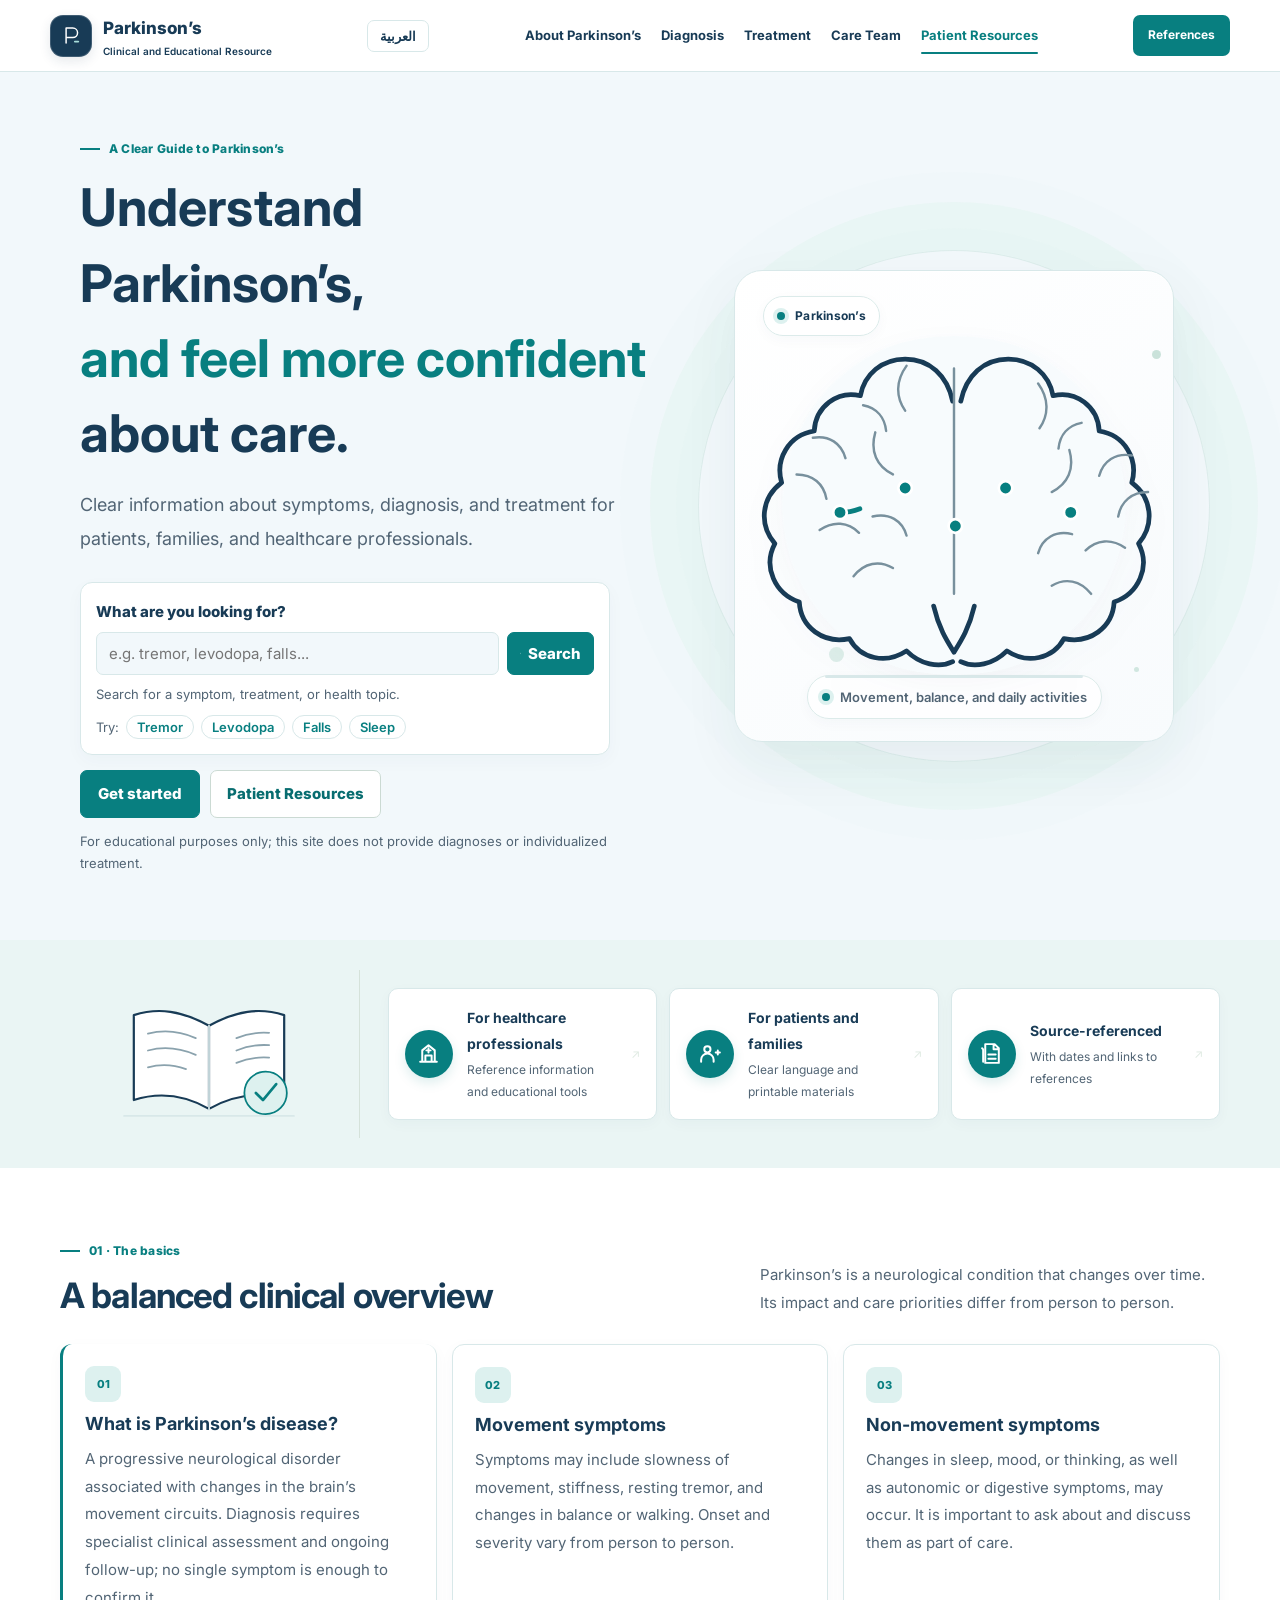
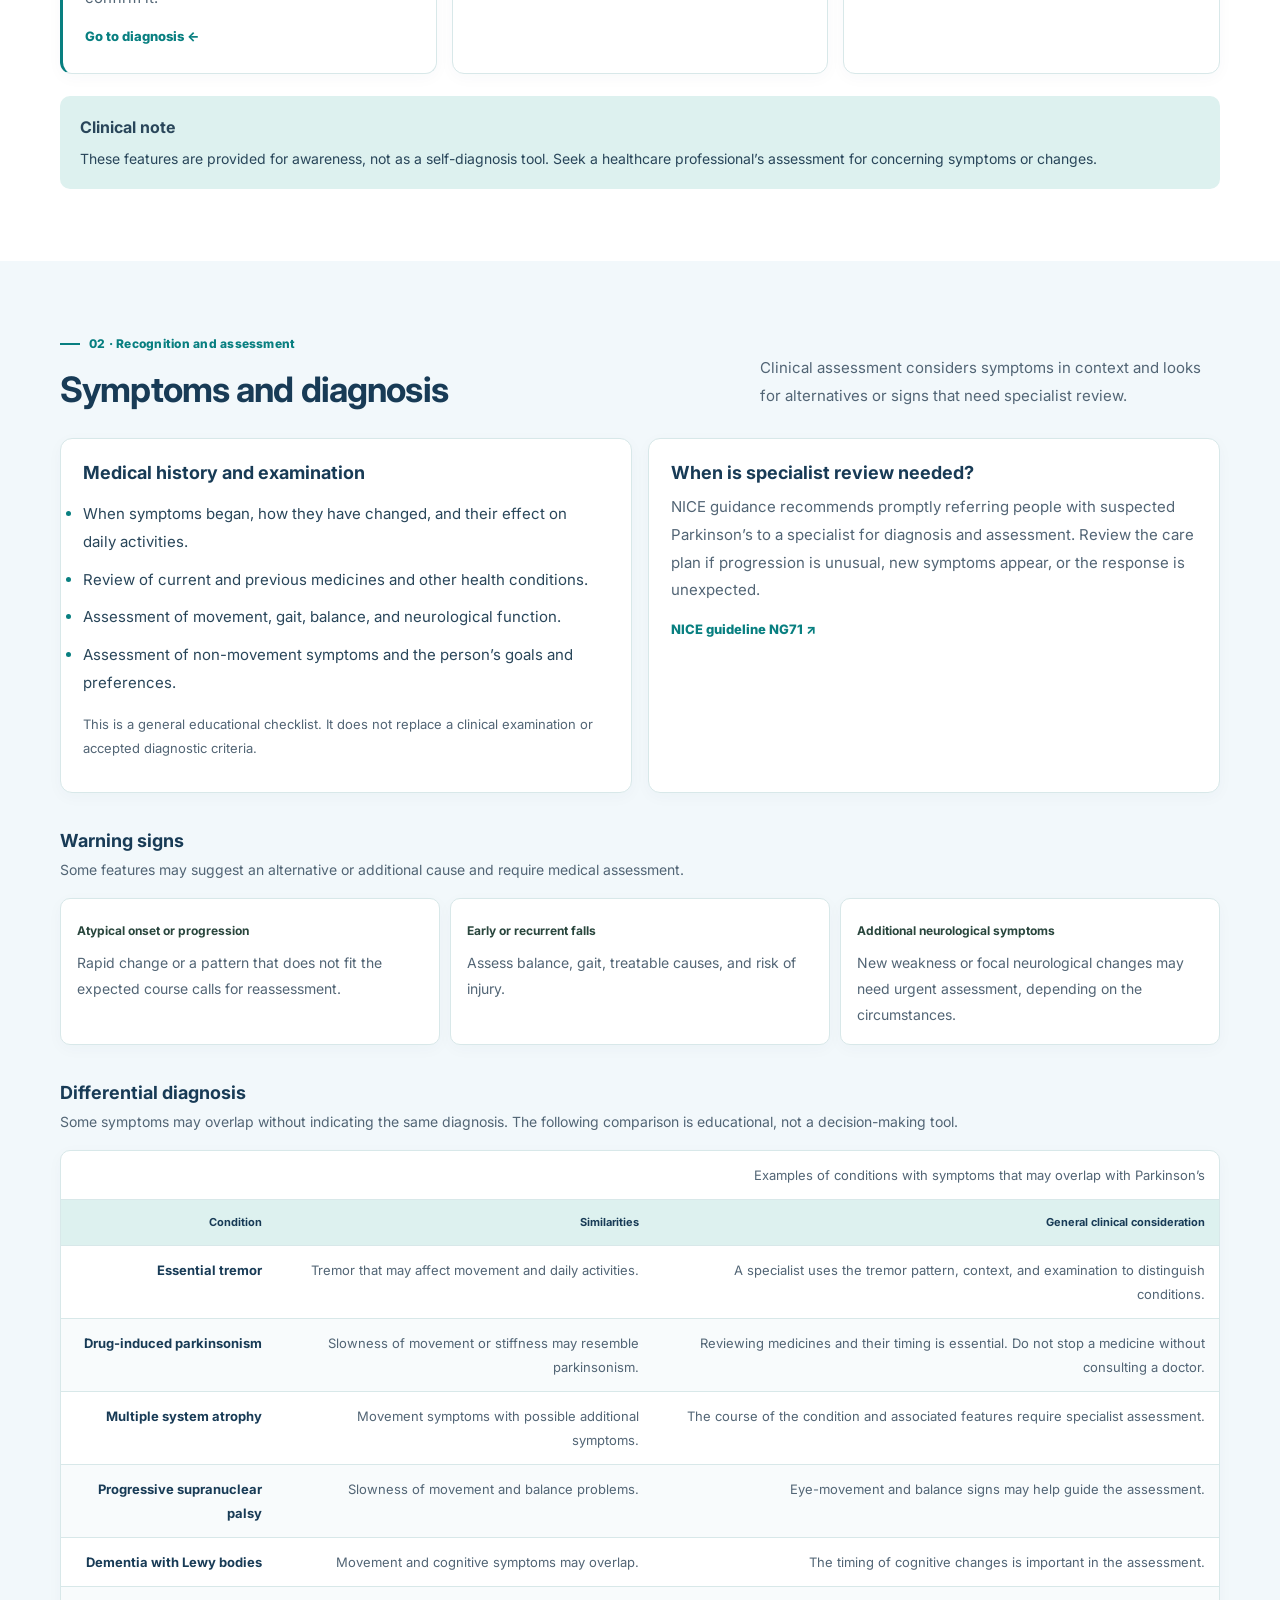
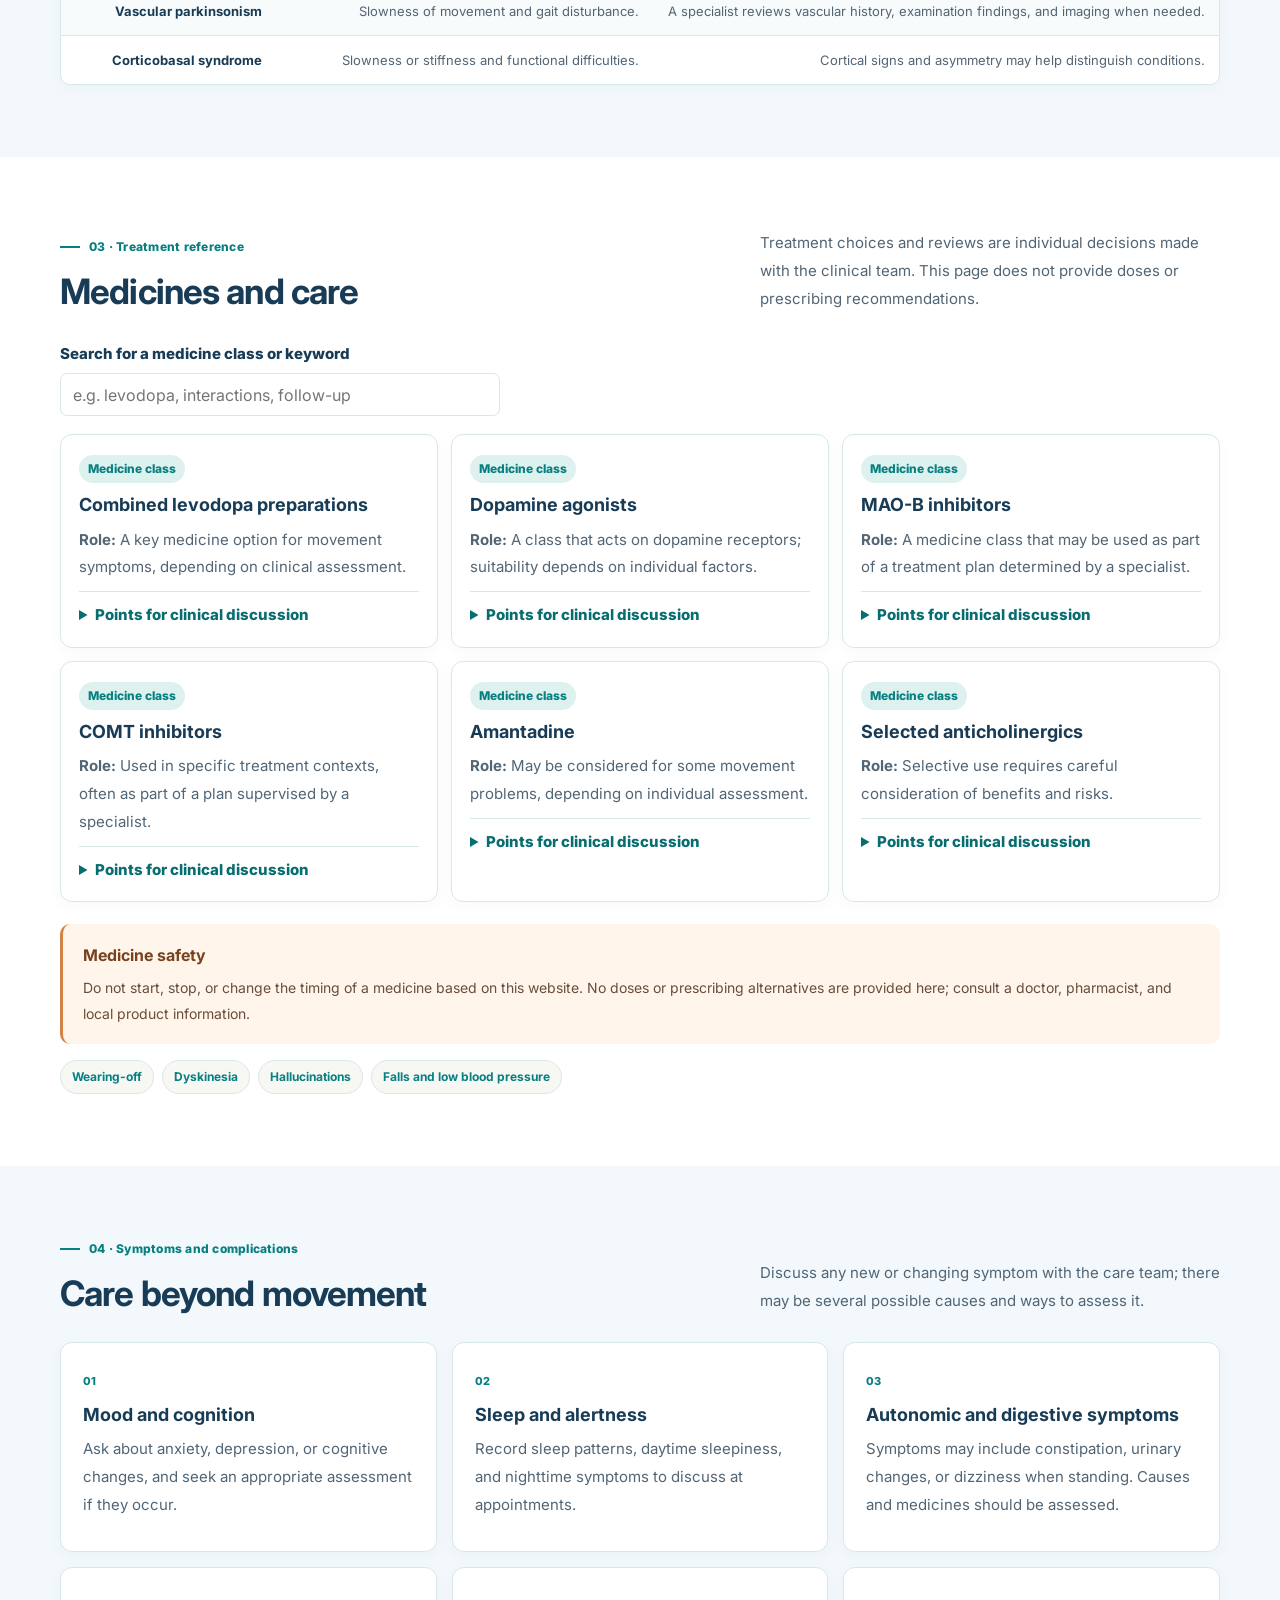
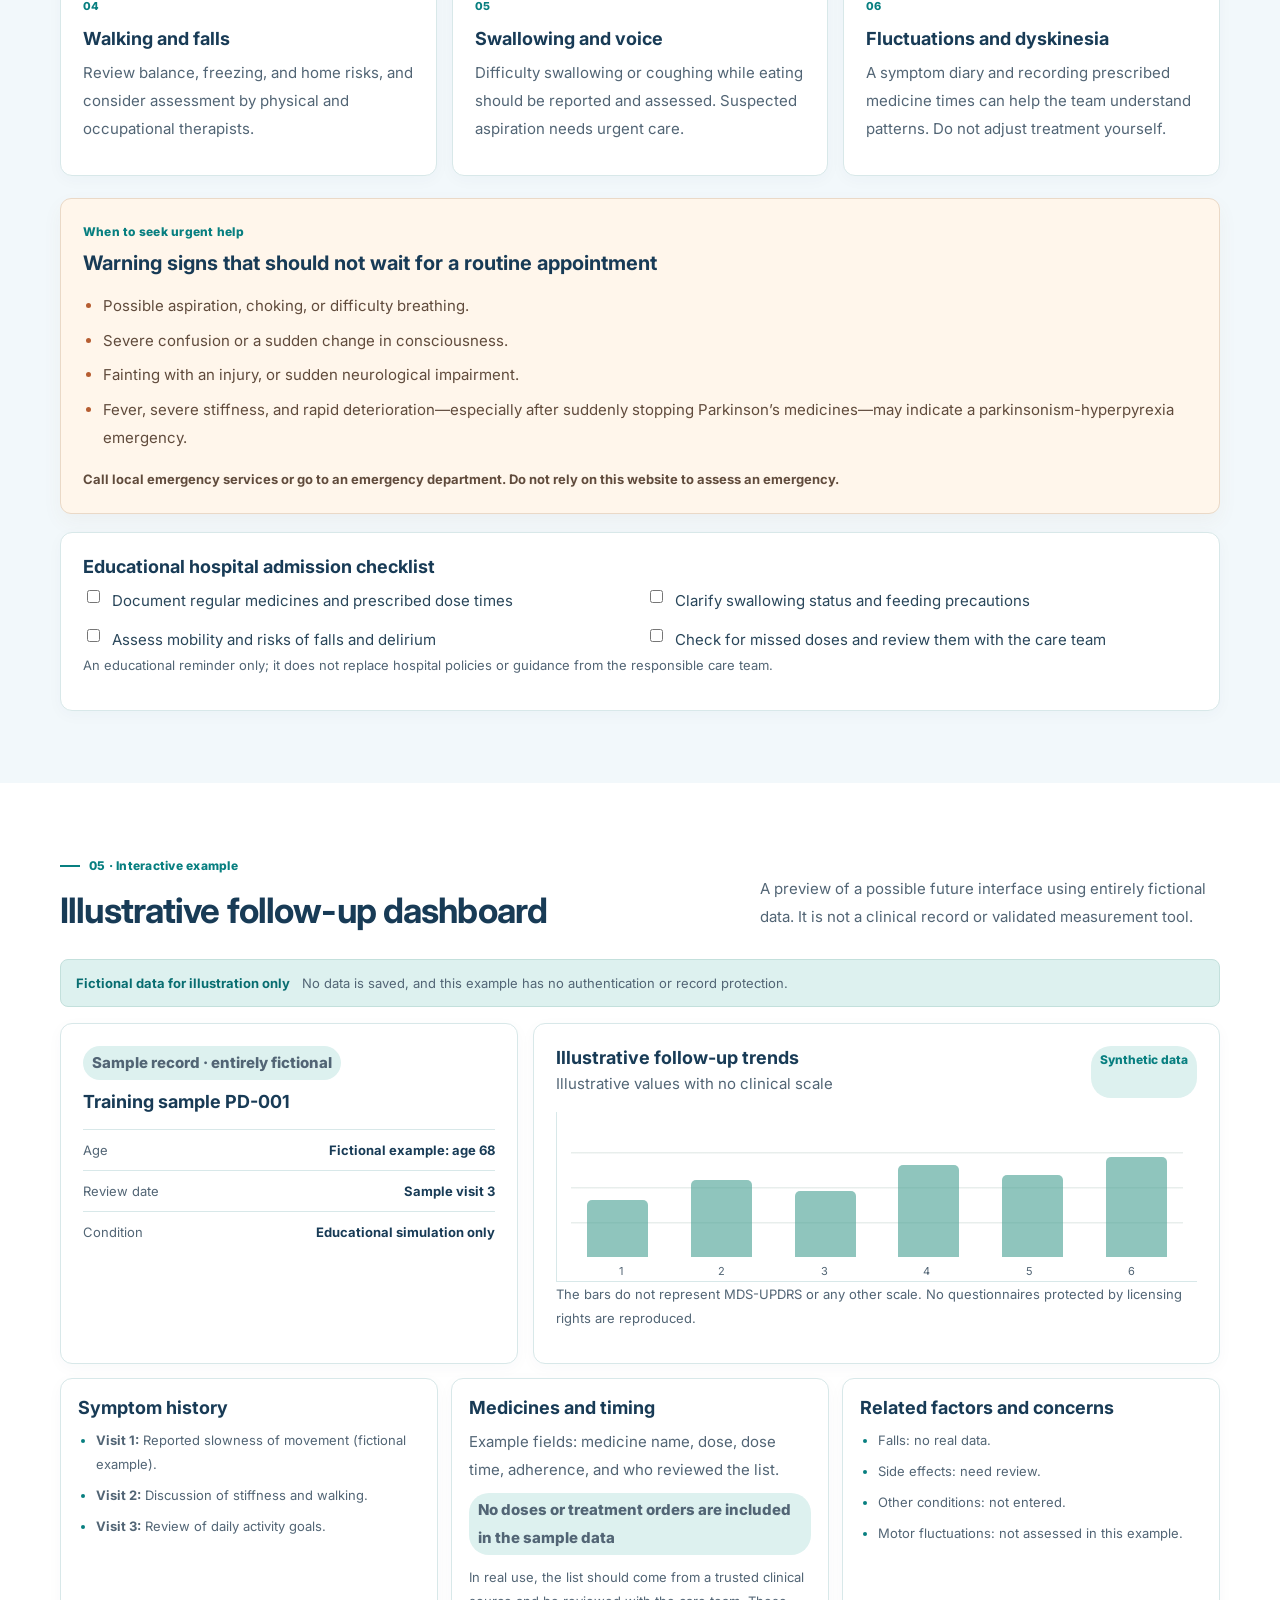
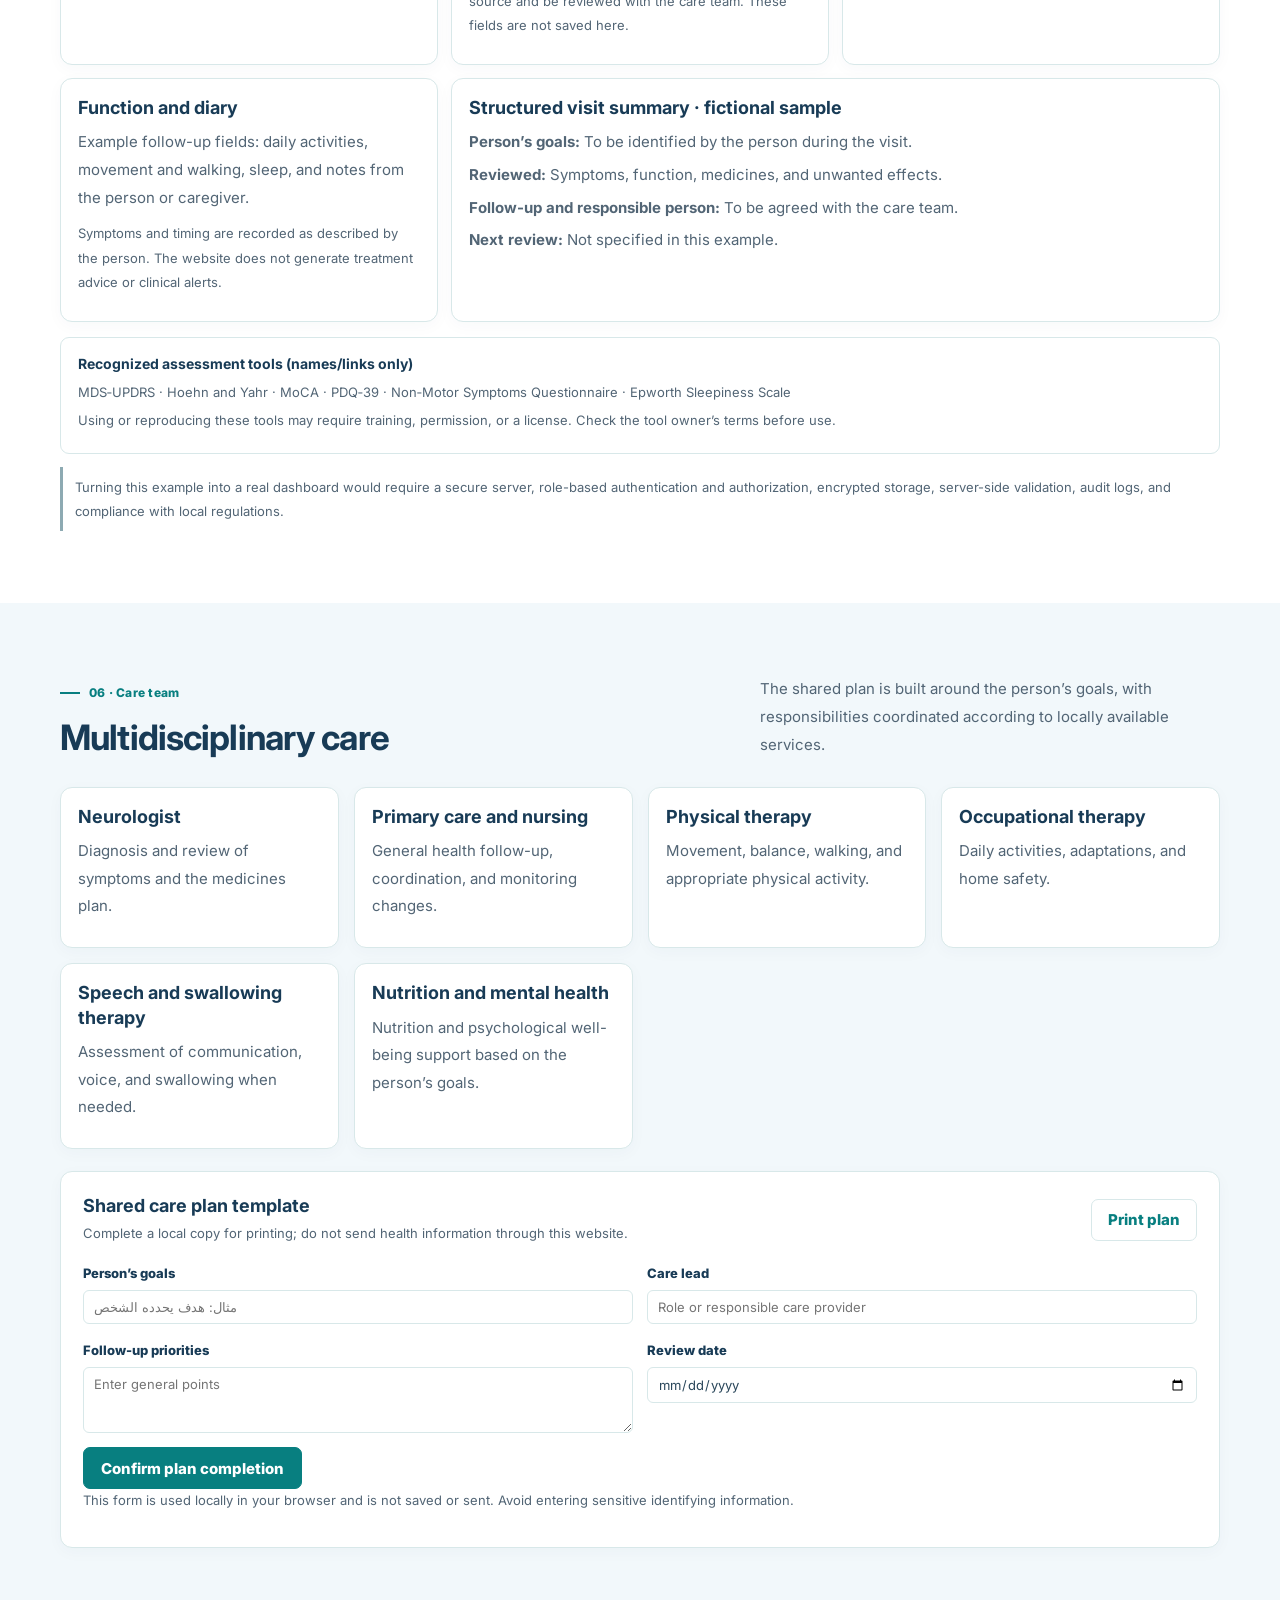
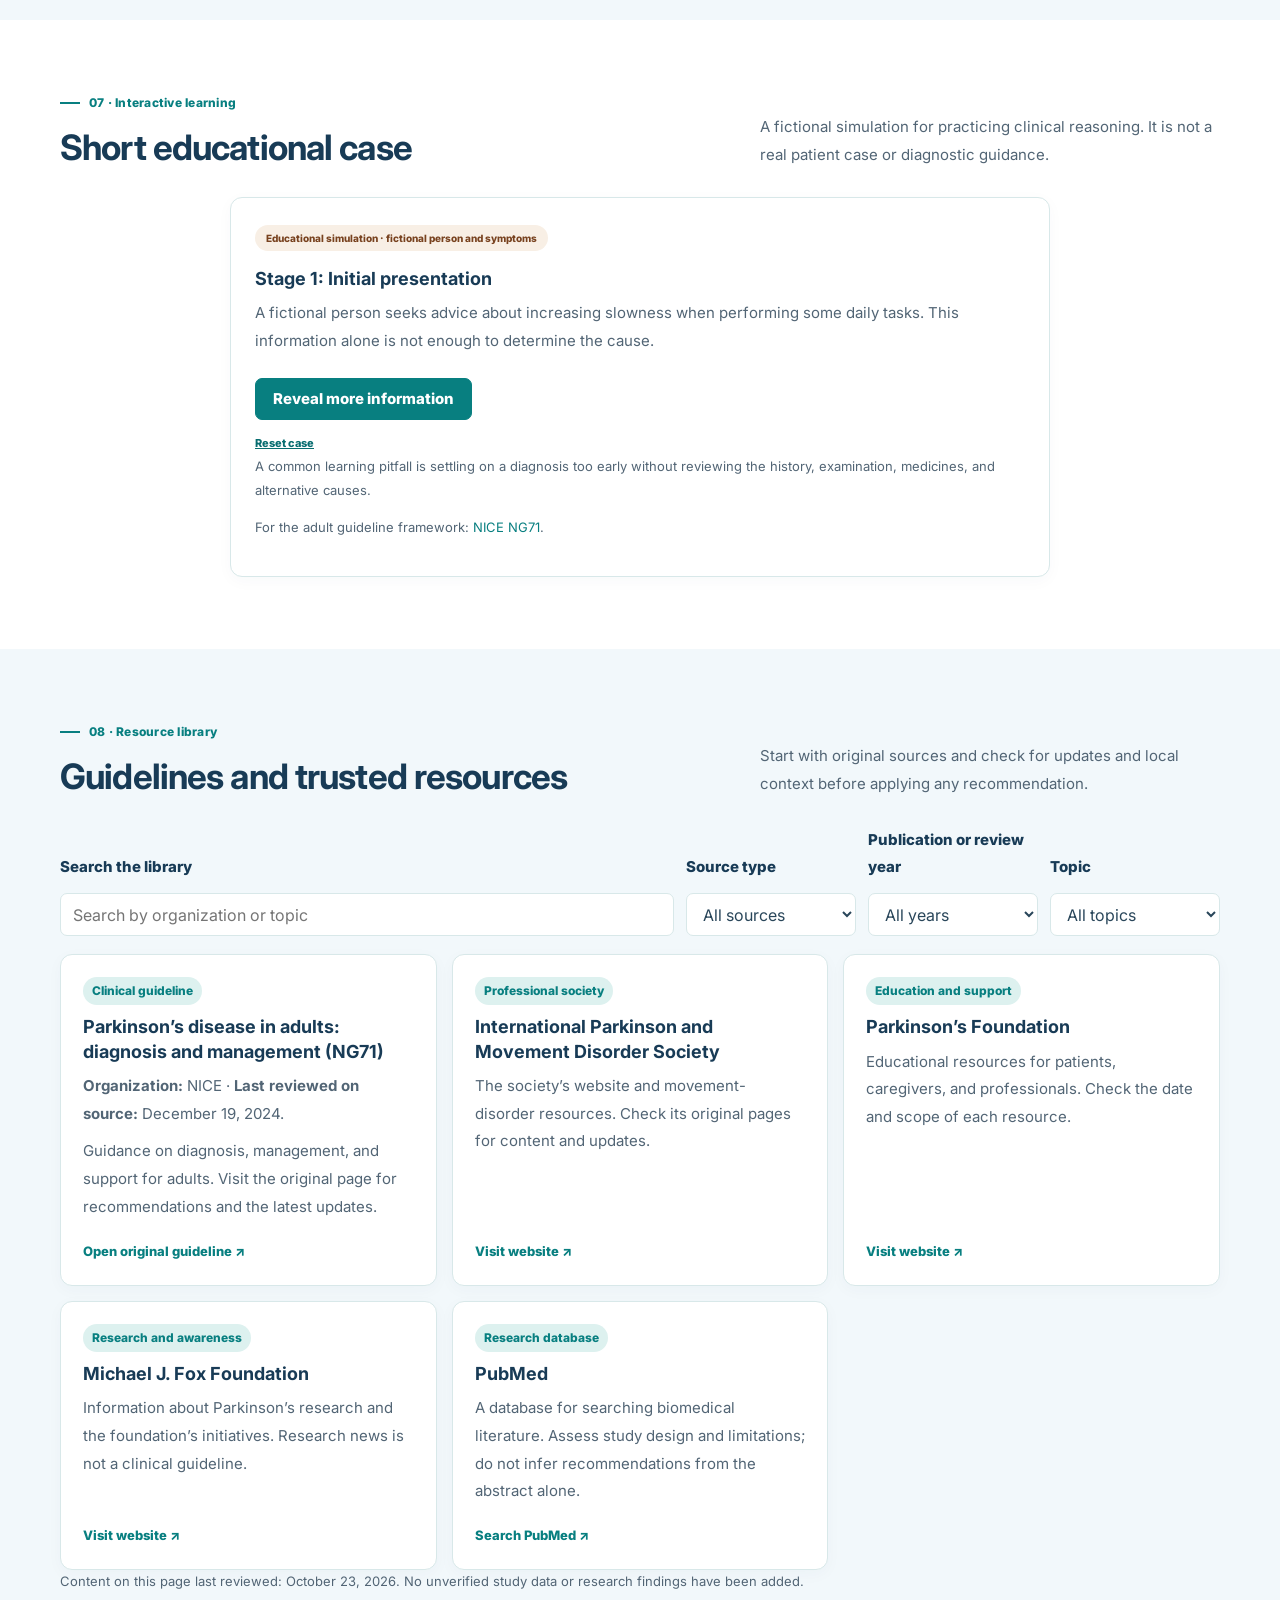
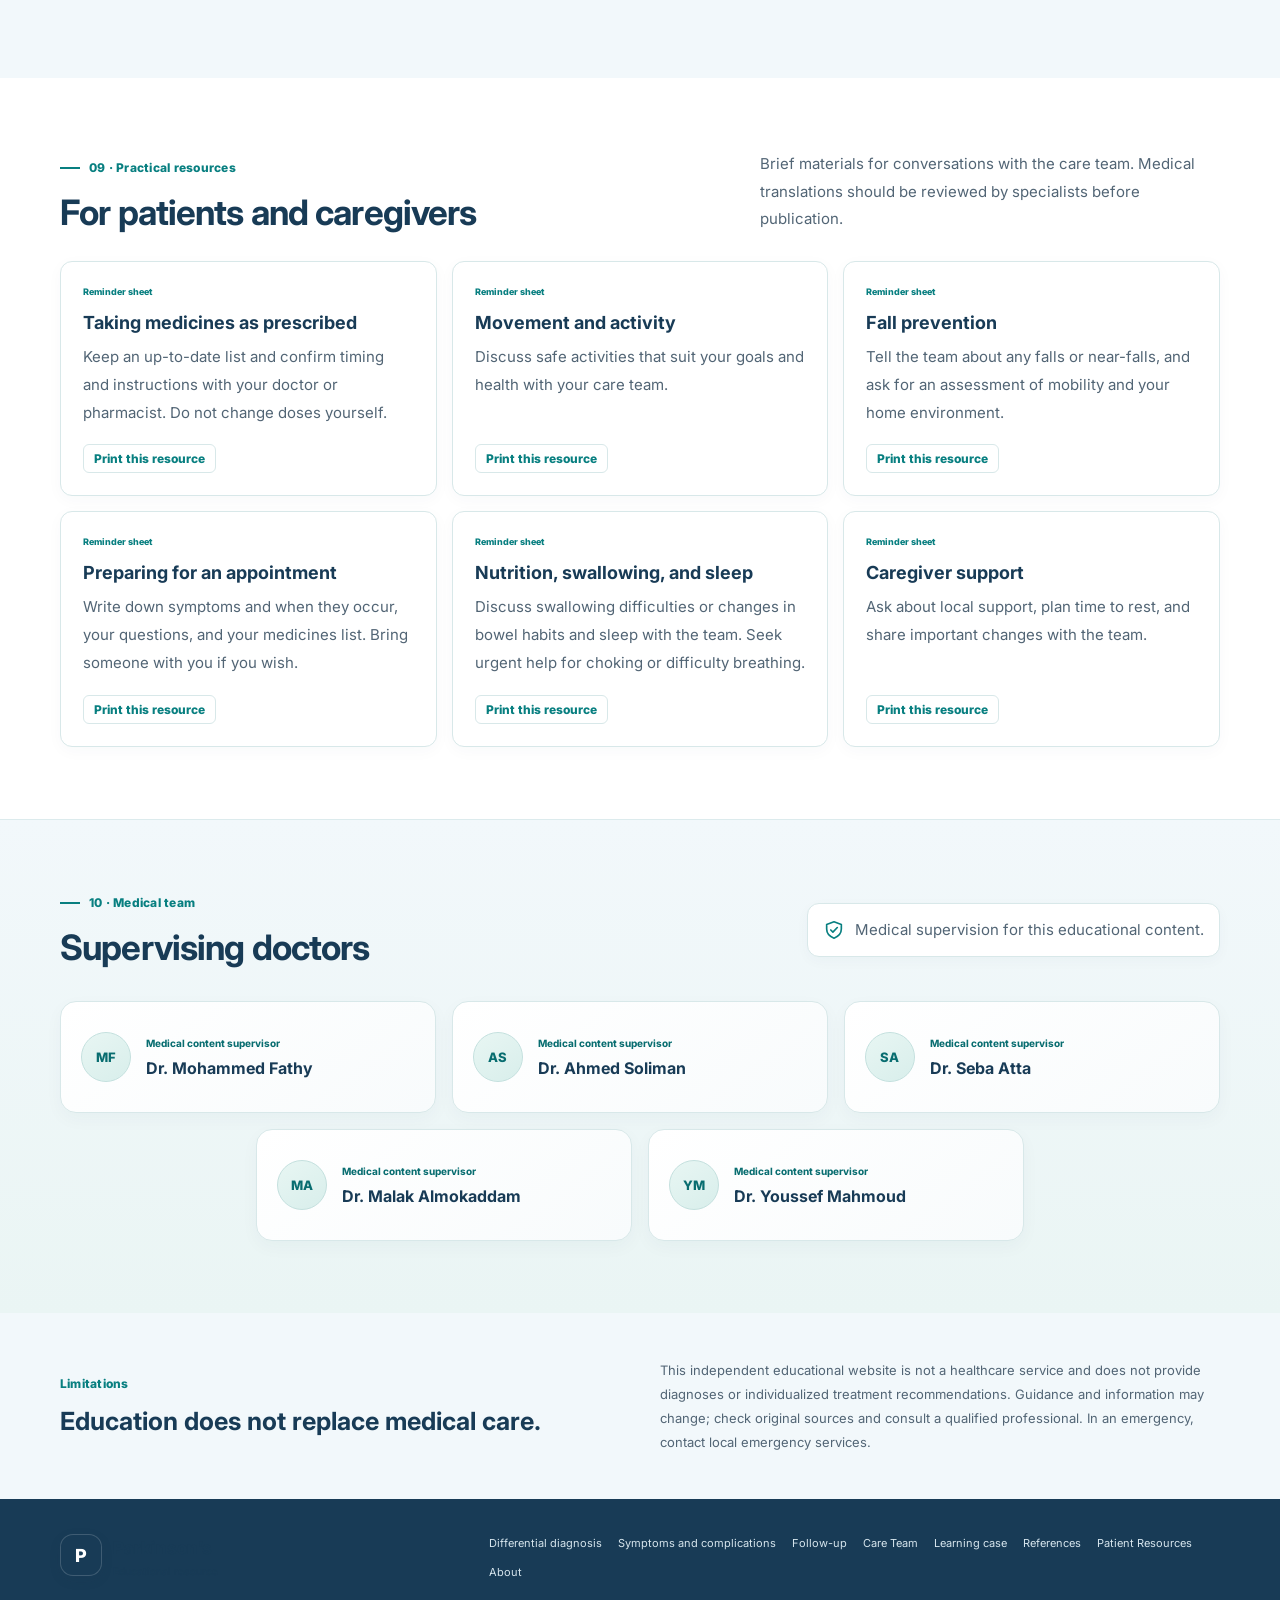
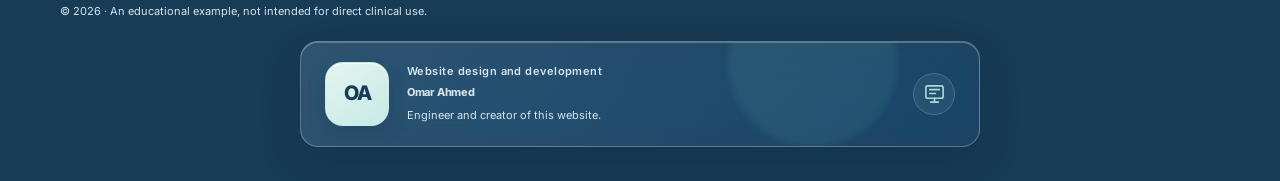
==== index.html @ 9fa5487f "Add files via upload" ====
<!doctype html>
<html lang="en" dir="ltr">
  <head>
    <meta charset="UTF-8" />
    <meta name="viewport" content="width=device-width, initial-scale=1.0" />
    <meta
      name="description"
      content="An educational platform about Parkinson’s disease for healthcare professionals, patients, and caregivers."
    />
    <meta name="theme-color" content="#F2F8FB" />
    <title>Parkinson’s | Clinical and Educational Resource</title>
    <link rel="preconnect" href="https://fonts.googleapis.com" />
    <link rel="preconnect" href="https://fonts.gstatic.com" crossorigin />
    <link
      href="https://fonts.googleapis.com/css2?family=IBM+Plex+Sans+Arabic:wght@400;500;600;700&family=Inter:wght@400;500;600;700;800&display=swap"
      rel="stylesheet"
    />
    <link rel="stylesheet" href="style.css" />
    <script src="localize.js" defer></script>
    <script src="app.js" defer></script>
  </head>
  <body>
    <!-- رابط تجاوز الرأس والوصول إلى المحتوى -->
    <a class="skip-link" href="#main">تجاوز إلى المحتوى</a>
    <!-- رأس الموقع والهوية والتنقل بين الأقسام -->
    <header class="site-header">
      <a class="brand" href="#home" aria-label="باركنسون، الصفحة الرئيسية">
        <span class="brand-mark" aria-hidden="true">
          <svg viewBox="0 0 40 40" focusable="false">
            <path d="M12 31V9h10a7 7 0 0 1 0 14h-10"></path>
            <path d="M25 29h5"></path>
          </svg>
        </span>
        <span>باركنسون <small>مرجع سريري وتعليمي</small></span>
      </a>
      <button class="language-toggle" id="languageToggle" type="button" lang="ar" aria-label="Switch language to Arabic">العربية</button>
      <button
        class="menu-toggle"
        id="menuToggle"
        type="button"
        aria-expanded="false"
        aria-controls="primaryNav"
      >
        القائمة
      </button>
      <nav class="primary-nav" id="primaryNav" aria-label="التنقل الرئيسي">
        <a href="#overview">عن باركنسون</a>
        <a href="#diagnosis">التشخيص</a>
        <a href="#treatment">العلاج</a>
        <a href="#care">فريق الرعاية</a>
        <a href="#resources">موارد المرضى</a>
      </nav>
      <a class="header-cta" href="#library">المراجع</a>
    </header>

    <main id="main">
      <!-- الواجهة الرئيسية والبحث السريع في محتوى الموقع -->
      <section class="hero section-shell" id="home" aria-labelledby="heroTitle">
        <div class="hero-copy">
          <p class="eyebrow"><span></span> دليل عربي مبسّط</p>
          <h1 id="heroTitle">افهم باركنسون،<br /><em>وكن أقرب</em> <span>للرعاية.</span></h1>
          <p class="hero-lead">
            معلومات واضحة عن الأعراض والتشخيص والعلاج، للمرضى وعائلاتهم والمهنيين الصحيين.
          </p>
          <form class="global-search" id="globalSearchForm" role="search">
            <label for="globalSearch">عن ماذا تبحث؟</label>
            <div class="search-control">
              <input
                id="globalSearch"
                type="search"
                placeholder="مثال: الرعاش، ليفودوبا، السقوط..."
                aria-describedby="searchHint"
                autocomplete="off"
              />
              <button type="submit">
                <svg aria-hidden="true" viewBox="0 0 20 20" focusable="false">
                  <circle cx="8.5" cy="8.5" r="5.5"></circle>
                  <path d="m13 13 4 4"></path>
                </svg>
                <span>ابحث</span>
              </button>
            </div>
            <p class="search-hint" id="searchHint">ابحث عن عرض، علاج، أو موضوع صحي.</p>
            <div class="search-suggestions" aria-label="موضوعات مقترحة للبحث">
              <span>جرّب:</span>
              <button type="button" data-search-query="الرعاش">الرعاش</button>
              <button type="button" data-search-query="ليفودوبا">ليفودوبا</button>
              <button type="button" data-search-query="السقوط">السقوط</button>
              <button type="button" data-search-query="النوم">النوم</button>
            </div>
          </form>
          <div id="searchResults" class="search-results" role="region" aria-label="نتائج البحث" aria-live="polite" hidden></div>
          <div class="hero-actions">
            <a class="button button-primary" href="#overview">ابدأ من هنا</a>
            <a class="button button-secondary" href="#resources">موارد المرضى</a>
          </div>
          <p class="hero-disclaimer">
            محتوى تعليمي فقط؛ لا يقدّم تشخيصًا أو وصفة علاجية فردية.
          </p>
        </div>
        <div class="hero-art" aria-hidden="true">
          <div class="movement-visual">
            <div class="movement-visual-heading">
              <span class="movement-status"><span></span> <bdi dir="ltr">Parkinson’s</bdi></span>
            </div>
            <svg class="movement-illustration" viewBox="40 20 280 250" focusable="false">
              <path class="brain-outline" d="M179 68c-4-19-17-31-35-31-17 0-30 11-33 27-17-4-33 8-34 26-19 3-29 21-24 38-15 11-17 31-5 45-9 17 0 37 18 43 1 19 18 31 37 27 8 15 27 19 42 9 10 10 24 13 34 8m6-192c4-19 17-31 35-31 17 0 30 11 33 27 17-4 33 8 34 26 19 3 29 21 24 38 15 11 17 31 5 45 9 17 0 37-18 43-1 19-18 31-37 27-8 15-27 19-42 9-10 10-24 13-34 8"></path>
              <path class="brain-fold" d="M145 42c-8 11-8 23-1 33m-31-4c10 2 16 9 17 19m-54 5c12-2 21 4 24 15m-36 12c12 0 20 7 22 18m-5 23c10-7 21-6 29 2m-4 32c8-10 19-12 29-6m-13-100c-4 14 1 25 13 31m-15 31c12-3 22 3 25 14m97-112c8 11 8 23 1 33m31-4c-10 2-16 9-17 19m54 5c-12-2-21 4-24 15m36 12c-12 0-20 7-22 18m5 23c-10-7-21-6-29 2m4 32c-8-10-19-12-29-6m13-100c4 14-1 25-13 31m15 31c-12-3-22 3-25 14M180 44v166"></path>
              <path class="brain-stem" d="M165 219c4 17 10 26 15 34 5-8 11-17 15-34"></path>
              <path class="brain-pathway" d="M96 150c23 0 32-18 48-18 17 0 20 28 37 28s20-28 37-28c16 0 25 18 48 18"></path>
              <circle class="brain-node" cx="96" cy="150" r="5"></circle>
              <circle class="brain-node" cx="144" cy="132" r="5"></circle>
              <circle class="brain-node" cx="181" cy="160" r="5"></circle>
              <circle class="brain-node" cx="218" cy="132" r="5"></circle>
              <circle class="brain-node" cx="266" cy="150" r="5"></circle>
              <path class="brain-ground" d="M86 271h188"></path>
            </svg>
            <div class="movement-caption">
              <span class="movement-caption-mark" aria-hidden="true"></span>
              <span>الحركة والتوازن والأنشطة اليومية</span>
            </div>
          </div>
        </div>
      </section>

      <!-- بطاقات مختصرة توجّه الزوار إلى أهم مسارات الموقع -->
      <section class="trust-strip" aria-label="نطاق المنصة">
        <div class="trust-strip-visual" aria-hidden="true">
          <svg viewBox="0 0 260 190" focusable="false">
            <path class="resource-book" d="M45 51c28-9 54-5 85 12v94c-28-16-57-19-85-10V51Zm170 0c-28-9-54-5-85 12v94c28-16 57-19 85-10V51Z"></path>
            <path class="resource-line" d="M61 72c19-5 38-2 54 5m-54 14c19-5 38-2 54 5m-54 14c15-4 29-3 43 2m57-35c12-5 23-7 37-6m-37 20c12-5 23-7 37-6m-37 20c12-5 23-7 37-6"></path>
            <path class="resource-spine" d="M130 63v95"></path>
            <circle class="resource-seal" cx="194" cy="139" r="24"></circle>
            <path class="resource-check" d="m183 139 8 8 15-18"></path>
            <path class="resource-ground" d="M34 165h192"></path>
          </svg>
        </div>
        <div class="trust-cards">
          <a class="trust-card" href="#diagnosis">
            <span class="trust-icon" aria-hidden="true"><svg viewBox="0 0 24 24" focusable="false"><path d="M4 20h16M6 20V9l6-5 6 5v11M9 20v-6h6v6"></path><path d="M10 9h4m-2-2v4"></path></svg></span>
            <span class="trust-copy"><strong>للمهنيين الصحيين</strong><span>معلومات مرجعية وأدوات تعليمية</span></span>
            <span class="trust-arrow" aria-hidden="true">↗</span>
          </a>
          <a class="trust-card" href="#resources">
            <span class="trust-icon" aria-hidden="true"><svg viewBox="0 0 24 24" focusable="false"><circle cx="9" cy="8" r="3"></circle><path d="M3 20v-2a6 6 0 0 1 12 0v2m2-9h4m-2-2v4"></path></svg></span>
            <span class="trust-copy"><strong>للمرضى والعائلات</strong><span>لغة واضحة ومواد قابلة للطباعة</span></span>
            <span class="trust-arrow" aria-hidden="true">↗</span>
          </a>
          <a class="trust-card" href="#library">
            <span class="trust-icon" aria-hidden="true"><svg viewBox="0 0 24 24" focusable="false"><path d="M6 3h9l4 4v14H6zM14 3v5h5M9 13h7m-7 4h7"></path><path d="m3 7 1 1v12"></path></svg></span>
            <span class="trust-copy"><strong>مراجَع بالمصادر</strong><span>مع تاريخ وروابط مرجعية</span></span>
            <span class="trust-arrow" aria-hidden="true">↗</span>
          </a>
        </div>
      </section>

      <!-- أساسيات مرض باركنسون والأعراض الشائعة -->
      <section class="content-section section-shell" id="overview">
        <div class="section-heading">
          <div><p class="eyebrow"><span></span> 01 · الأساسيات</p><h2>نظرة سريرية متوازنة</h2></div>
          <p>باركنسون حالة عصبية تتطور بمرور الوقت، ويختلف تأثيرها وأولويات الرعاية بين الأشخاص.</p>
        </div>
        <div class="overview-grid">
          <article class="info-card feature-card">
            <span class="card-icon" aria-hidden="true">01</span>
            <h3>ما هو مرض باركنسون؟</h3>
            <p>اضطراب عصبي تنكّسي يرتبط بتغيرات في دوائر الحركة بالدماغ. يتطلب التشخيص تقييمًا سريريًا متخصصًا ومتابعة مستمرة؛ ولا يكفي عرض واحد لتأكيده.</p>
            <a href="#diagnosis">انتقل إلى التشخيص <span aria-hidden="true">←</span></a>
          </article>
          <article class="info-card">
            <span class="card-icon" aria-hidden="true">02</span>
            <h3>أعراض حركية</h3>
            <p>قد تشمل بطء الحركة، التيبّس، الرعاش أثناء الراحة، وتغيرات التوازن أو المشي. قد تختلف البداية والشدة من شخص لآخر.</p>
          </article>
          <article class="info-card">
            <span class="card-icon" aria-hidden="true">03</span>
            <h3>أعراض غير حركية</h3>
            <p>قد تظهر تغيرات في النوم أو المزاج أو التفكير، وأعراض ذاتية أو هضمية. من المهم السؤال عنها ومناقشتها ضمن الرعاية.</p>
          </article>
        </div>
        <aside class="callout callout-neutral">
          <strong>نقطة سريرية</strong>
          <p>السمات المذكورة للتوعية وليست أداة تشخيص ذاتي. اطلب تقييمًا من مختص عند وجود أعراض أو تغيرات مقلقة.</p>
        </aside>
      </section>

      <!-- معلومات التقييم والتشخيص والتشخيص التفريقي -->
      <section class="content-section section-tint" id="diagnosis">
        <div class="section-shell">
          <div class="section-heading">
            <div><p class="eyebrow"><span></span> 02 · التعرّف والتقييم</p><h2>الأعراض والتشخيص</h2></div>
            <p>التقييم السريري يضع الأعراض في سياقها، ويبحث عن بدائل وعلامات تستلزم مراجعة متخصصة.</p>
          </div>
          <div class="two-column">
            <article class="content-card">
              <h3>محاور الفحص والتاريخ المرضي</h3>
              <ul class="check-list">
                <li>بداية الأعراض وتطورها وتأثيرها على الأنشطة اليومية.</li>
                <li>مراجعة الأدوية الحالية والسابقة والأمراض المصاحبة.</li>
                <li>فحص الحركة والمشية والتوازن والوظيفة العصبية.</li>
                <li>تقييم الأعراض غير الحركية وأهداف الشخص وتفضيلاته.</li>
              </ul>
              <p class="small-note">هذه قائمة تعليمية عامة، ولا تحل محل الفحص السريري أو معايير التشخيص المعتمدة.</p>
            </article>
            <article class="content-card">
              <h3>متى تلزم مراجعة متخصصة؟</h3>
              <p>توصي إرشادات NICE بإحالة الأشخاص المشتبه بإصابتهم بباركنسون بسرعة إلى مختص للتشخيص والتقييم. تُراجع الخطة عند ظهور تطور غير معتاد، أو أعراض جديدة، أو استجابة غير متوقعة.</p>
              <a class="text-link" href="https://www.nice.org.uk/guidance/ng71" target="_blank" rel="noopener noreferrer">إرشادات NICE NG71 <span aria-hidden="true">↗</span></a>
            </article>
          </div>
          <div class="section-subheading"><h3>علامات تستدعي الانتباه</h3><p>قد تثير بعض السمات الشك في تشخيص بديل أو سبب إضافي وتحتاج تقديرًا طبيًا.</p></div>
          <div class="red-flag-grid">
            <article><strong>بداية أو تطور غير نمطي</strong><p>تغير سريع أو نمط لا يتوافق مع المسار المتوقع يستدعي إعادة التقييم.</p></article>
            <article><strong>سقوط مبكر أو متكرر</strong><p>قيّم التوازن والمشية والأسباب القابلة للعلاج ومخاطر الإصابة.</p></article>
            <article><strong>أعراض عصبية مصاحبة</strong><p>ضعف أو تغيرات عصبية بؤرية جديدة تحتاج تقييمًا عاجلًا بحسب السياق.</p></article>
          </div>
          <div class="section-subheading" id="differential"><h3>التشخيص التفريقي</h3><p>التشابه في بعض الأعراض لا يعني تطابق التشخيص؛ المقارنة التالية للتعليم وليست أداة قرار.</p></div>
          <div class="table-wrap">
            <table>
              <caption>أمثلة لحالات قد تتداخل أعراضها مع باركنسون</caption>
              <thead><tr><th scope="col">الحالة</th><th scope="col">وجه التشابه</th><th scope="col">اعتبار سريري عام</th></tr></thead>
              <tbody>
                <tr><th scope="row">الرعاش الأساسي</th><td>رعاش قد يؤثر على الحركة والمهام اليومية.</td><td>نمط الرعاش والسياق والفحص يساعد المختص في التمييز.</td></tr>
                <tr><th scope="row">باركنسونية دوائية</th><td>بطء حركة أو تيبّس قد يشبه الباركنسونية.</td><td>مراجعة الأدوية والتوقيت ضرورية؛ لا توقف دواءً دون الطبيب.</td></tr>
                <tr><th scope="row">ضمور الأجهزة المتعدد</th><td>أعراض حركية مع أعراض أخرى محتملة.</td><td>تطور الحالة والسمات المصاحبة يستلزمان تقييمًا متخصصًا.</td></tr>
                <tr><th scope="row">الشلل فوق النووي التقدمي</th><td>بطء حركة ومشكلات في التوازن.</td><td>علامات حركة العين والتوازن قد توجه التقييم.</td></tr>
                <tr><th scope="row">الخرف بأجسام ليوي</th><td>قد تتداخل أعراض الحركة والإدراك.</td><td>التاريخ الزمني للتغيرات المعرفية مهم في التقييم.</td></tr>
                <tr><th scope="row">الباركنسونية الوعائية</th><td>بطء الحركة واضطراب المشي.</td><td>التاريخ الوعائي والفحص والتصوير عند الحاجة يراجعها المختص.</td></tr>
                <tr><th scope="row">المتلازمة القشرية القاعدية</th><td>بطء أو تيبّس وصعوبات وظيفية.</td><td>العلامات القشرية وعدم التناظر قد تساعد على التمييز.</td></tr>
              </tbody>
            </table>
          </div>
        </div>
      </section>

      <!-- مرجع الفئات الدوائية وملاحظات السلامة -->
      <section class="content-section section-shell" id="treatment">
        <div class="section-heading">
          <div><p class="eyebrow"><span></span> 03 · مرجع علاجي</p><h2>الأدوية والرعاية</h2></div>
          <p>اختيار العلاج ومراجعته قرار فردي بين الشخص والفريق السريري. لا تتضمن هذه الصفحة جرعات أو توصيات وصفية.</p>
        </div>
        <label class="field-label medication-search" for="medicationSearch">ابحث عن فئة دوائية أو كلمة مفتاحية</label>
        <input class="text-input" id="medicationSearch" type="search" placeholder="مثل: ليفودوبا، التداخلات، المتابعة" />
        <div class="medication-grid" id="medicationGrid">
          <article class="medication-card" data-search="ليفودوبا كاربيدوبا ليفودوبا مثبط dopa decarboxylase حركية">
            <span class="tag">فئة دوائية</span><h3>مستحضرات ليفودوبا المركبة</h3>
            <p><b>الدور:</b> خيار دوائي أساسي للأعراض الحركية وفق التقييم السريري.</p>
            <details><summary>نقاط للنقاش السريري</summary><p>راجع الاستجابة الحركية، التقلبات، الآثار غير المرغوبة والتداخلات في ضوء المرجع الدوائي المحلي. تختلف المستحضرات وطرق الإعطاء.</p></details>
          </article>
          <article class="medication-card" data-search="ناهضات الدوبامين dopamine agonist">
            <span class="tag">فئة دوائية</span><h3>ناهضات الدوبامين</h3>
            <p><b>الدور:</b> فئة تؤثر على مستقبلات الدوبامين؛ ملاءمتها تعتمد على عوامل الشخص.</p>
            <details><summary>نقاط للنقاش السريري</summary><p>ناقش النعاس، السلوك الاندفاعي، الهلوسة، مخاطر السقوط والاحتياطات بحسب النشرة والإرشادات المحلية.</p></details>
          </article>
          <article class="medication-card" data-search="مثبطات mao-b سيليجيلين راساجيلين safinamide">
            <span class="tag">فئة دوائية</span><h3>مثبطات MAO‑B</h3>
            <p><b>الدور:</b> فئة دوائية قد تُستخدم ضمن خطة علاجية يحددها المختص.</p>
            <details><summary>نقاط للنقاش السريري</summary><p>تحقق من الأدوية المصاحبة والتداخلات والاحتياطات من مرجع دوائي موثوق قبل أي قرار.</p></details>
          </article>
          <article class="medication-card" data-search="مثبطات comt انتاكابون أوبكابون">
            <span class="tag">فئة دوائية</span><h3>مثبطات COMT</h3>
            <p><b>الدور:</b> تُستخدم في سياقات علاجية محددة، غالبًا ضمن خطة يشرف عليها مختص.</p>
            <details><summary>نقاط للنقاش السريري</summary><p>راجع الهدف العلاجي، الآثار الجانبية المحتملة والتداخلات المعتمدة على المستحضر.</p></details>
          </article>
          <article class="medication-card" data-search="أمانتادين dyskinesia خلل الحركة">
            <span class="tag">فئة دوائية</span><h3>أمانتادين</h3>
            <p><b>الدور:</b> قد يُنظر فيه لبعض المشكلات الحركية وفق التقييم الفردي.</p>
            <details><summary>نقاط للنقاش السريري</summary><p>ناقش الوظائف المعرفية والكلوية والآثار الجانبية المحتملة مع الطبيب والصيدلي.</p></details>
          </article>
          <article class="medication-card" data-search="مضادات الكولين anticholinergic رعاش">
            <span class="tag">فئة دوائية</span><h3>مضادات كولينية مختارة</h3>
            <p><b>الدور:</b> استخدام انتقائي يتطلب تقديرًا دقيقًا للمنافع والمخاطر.</p>
            <details><summary>نقاط للنقاش السريري</summary><p>تزداد أهمية مراجعة الآثار المعرفية والذاتية ومخاطر السقوط، خصوصًا لدى كبار السن.</p></details>
          </article>
        </div>
        <p id="medicationEmpty" class="empty-message" hidden>لا توجد فئات مطابقة. جرّب كلمة أخرى.</p>
        <aside class="callout callout-warning">
          <strong>تنبيه دوائي</strong>
          <p>لا تبدأ دواءً أو توقفه أو تغيّر توقيته اعتمادًا على هذا الموقع. لا تُدرج هنا جرعات أو بدائل وصفية؛ راجع الطبيب والصيدلي ومعلومات المستحضر المحلية.</p>
        </aside>
        <div class="scenario-links" aria-label="موضوعات سريرية شائعة">
          <a href="#complications">تذبذب نهاية الجرعة</a><a href="#complications">خلل الحركة</a><a href="#complications">الهلوسة</a><a href="#complications">السقوط وهبوط الضغط</a>
        </div>
      </section>

      <!-- الأعراض والمضاعفات ومتى تطلب الرعاية العاجلة -->
      <section class="content-section section-tint" id="complications">
        <div class="section-shell">
          <div class="section-heading">
            <div><p class="eyebrow"><span></span> 04 · الأعراض والمضاعفات</p><h2>رعاية تتجاوز الحركة</h2></div>
            <p>ناقش أي عرض جديد أو متغير مع الفريق المعالج؛ فقد تكون هناك أسباب متعددة وطرق تقييم مختلفة.</p>
          </div>
          <div class="complication-grid">
            <article><span>01</span><h3>المزاج والإدراك</h3><p>اسأل عن القلق أو الاكتئاب أو التغيرات المعرفية، واطلب تقييمًا مناسبًا عند ظهورها.</p></article>
            <article><span>02</span><h3>النوم واليقظة</h3><p>سجل نمط النوم والنعاس النهاري والأعراض الليلية لمناقشتها في الزيارة.</p></article>
            <article><span>03</span><h3>الجهاز الذاتي والهضم</h3><p>قد تشمل الأعراض الإمساك أو تغيرات التبول أو الدوخة عند الوقوف؛ يلزم تقييم الأسباب والأدوية.</p></article>
            <article><span>04</span><h3>المشي والسقوط</h3><p>راجع التوازن والتجمد ومخاطر المنزل، وفكر في تقييم العلاج الطبيعي والوظيفي.</p></article>
            <article><span>05</span><h3>البلع والصوت</h3><p>صعوبة البلع أو السعال مع الطعام تستدعي الإبلاغ والتقييم؛ الاشتباه بالشفط يحتاج عناية عاجلة.</p></article>
            <article><span>06</span><h3>التقلبات وخلل الحركة</h3><p>مفكرة الأعراض وتوقيت الأدوية كما وُصفت تساعد الفريق على فهم النمط، دون تعديل ذاتي للعلاج.</p></article>
          </div>
          <div class="urgent-panel">
            <div><p class="eyebrow">متى تطلب المساعدة العاجلة؟</p><h3>علامات إنذار لا تنتظر المراجعة الروتينية</h3></div>
            <ul>
              <li>اشتباه شفط أو اختناق أو صعوبة تنفس.</li>
              <li>ارتباك شديد أو تغير وعي مفاجئ.</li>
              <li>إغماء مع إصابة، أو عجز عصبي مفاجئ.</li>
              <li>حمّى وتيبّس شديد وتدهور حاد، خصوصًا بعد انقطاع مفاجئ عن أدوية باركنسون؛ احتمال متلازمة فرط الحرارة المرتبطة بالباركنسونية طارئ طبي.</li>
            </ul>
            <p>اتصل بخدمات الطوارئ المحلية أو توجّه إلى قسم الطوارئ. لا تعتمد على هذا الموقع لتقييم حالة عاجلة.</p>
          </div>
          <div class="content-card admission-card">
            <h3>قائمة مراجعة تعليمية عند دخول المستشفى</h3>
            <div class="checklist">
              <label><input type="checkbox" /> توثيق الأدوية المعتادة وتوقيت الجرعات الموصوفة</label>
              <label><input type="checkbox" /> توضيح حالة البلع واحتياطات التغذية</label>
              <label><input type="checkbox" /> تقييم الحركة ومخاطر السقوط والهذيان</label>
              <label><input type="checkbox" /> التحقق من الجرعات الفائتة ومراجعتها مع الفريق</label>
            </div>
            <p class="small-note">قائمة تذكير تعليمية؛ لا تستبدل سياسات المستشفى أو توجيه الفريق المسؤول.</p>
          </div>
        </div>
      </section>

      <!-- نموذج توضيحي لمتابعة الأعراض والبيانات -->
      <section class="content-section section-shell" id="monitoring">
        <div class="section-heading">
          <div><p class="eyebrow"><span></span> 05 · نموذج تفاعلي</p><h2>لوحة متابعة توضيحية</h2></div>
          <p>معاينة لواجهة مستقبلية باستخدام بيانات افتراضية بالكامل، وليست سجلًا سريريًا أو أداة قياس معتمدة.</p>
        </div>
        <div class="demo-banner"><strong>بيانات خيالية للتوضيح فقط</strong><span>لا تُحفظ أي بيانات، ولا توجد مصادقة أو حماية سجلات في هذا النموذج.</span></div>
        <div class="dashboard-grid">
          <article class="content-card demo-profile">
            <p class="tag">سجل تجريبي · خيالي بالكامل</p><h3>عينة تدريبية PD‑001</h3>
            <dl><div><dt>العمر</dt><dd>مثال افتراضي: ٦٨ عامًا</dd></div><div><dt>تاريخ المراجعة</dt><dd>زيارة تجريبية ٣</dd></div><div><dt>الحالة</dt><dd>محاكاة تعليمية فقط</dd></div></dl>
          </article>
          <article class="content-card chart-card">
            <div class="chart-heading"><div><h3>اتجاهات متابعة توضيحية</h3><p>قيم شكلية بلا مقياس سريري</p></div><span class="tag">بيانات اصطناعية</span></div>
            <div class="demo-chart" role="img" aria-label="رسم توضيحي لأشرطة افتراضية لا تمثل قياسات سريرية">
              <div class="chart-bars"><span style="--bar:42%"></span><span style="--bar:57%"></span><span style="--bar:49%"></span><span style="--bar:68%"></span><span style="--bar:61%"></span><span style="--bar:74%"></span></div>
              <div class="chart-labels"><span>١</span><span>٢</span><span>٣</span><span>٤</span><span>٥</span><span>٦</span></div>
            </div>
            <p class="small-note">لا تمثل الأعمدة MDS‑UPDRS أو أي مقياس؛ لم تُعرض استبيانات محمية بحقوق الترخيص.</p>
          </article>
        </div>
        <div class="dashboard-details">
          <article class="content-card">
            <h3>تاريخ الأعراض</h3>
            <ul class="demo-list"><li><b>زيارة ١:</b> بطء حركة مُبلّغ عنه (مثال خيالي).</li><li><b>زيارة ٢:</b> مناقشة التيبّس والمشي.</li><li><b>زيارة ٣:</b> مراجعة أهداف النشاط اليومي.</li></ul>
          </article>
          <article class="content-card">
            <h3>الأدوية والتوقيت</h3>
            <p>حقول العرض: اسم المستحضر، الجرعة، وقت الجرعة، الالتزام، والجهة التي راجعت القائمة.</p>
            <p class="tag">لا توجد جرعات أو أوامر علاجية ضمن بيانات العينة</p>
            <p class="small-note">في الاستخدام الحقيقي تُنقل القائمة من مصدر سريري موثوق وتُراجع مع الفريق؛ هذه الحقول غير محفوظة هنا.</p>
          </article>
          <article class="content-card">
            <h3>عوامل ومشكلات مرافقة</h3>
            <ul class="demo-list"><li>سقوط: لا توجد بيانات فعلية.</li><li>أعراض جانبية: تحتاج مراجعة.</li><li>أمراض مصاحبة: غير مدخلة.</li><li>تقلبات حركية: غير مقيمة في النموذج.</li></ul>
          </article>
          <article class="content-card">
            <h3>الوظيفة والمفكرة</h3>
            <p>حقول متابعة تجريبية: أنشطة يومية، حركة ومشي، نوم، وملاحظات الشخص أو مقدم الرعاية.</p>
            <p class="small-note">تُسجل الأعراض والتوقيت كما يصفهما الشخص؛ لا ينتج الموقع توصية علاجية أو تنبيهًا سريريًا.</p>
          </article>
          <article class="content-card visit-summary">
            <h3>ملخص زيارة منظم · عينة خيالية</h3>
            <p><b>أهداف الشخص:</b> يحددها الشخص في الزيارة.</p>
            <p><b>ما تمت مراجعته:</b> الأعراض، الوظيفة، الأدوية والآثار غير المرغوبة.</p>
            <p><b>المتابعة والمسؤول:</b> تُتفق مع الفريق المعالج.</p>
            <p><b>موعد المراجعة التالي:</b> غير محدد في هذا المثال.</p>
          </article>
        </div>
        <div class="assessment-list">
          <h3>أدوات تقييم معروفة (روابط/أسماء فقط)</h3>
          <p>MDS‑UPDRS · Hoehn and Yahr · MoCA · PDQ‑39 · Non‑Motor Symptoms Questionnaire · Epworth Sleepiness Scale</p>
          <p class="small-note">استخدام الأدوات أو إعادة إنتاجها قد يتطلب تدريبًا أو إذنًا أو ترخيصًا. تحقّق من شروط مالك الأداة قبل الاستخدام.</p>
        </div>
        <p class="backend-note">يتطلب تحويل هذا النموذج إلى لوحة فعلية: خادمًا آمنًا، مصادقة وتفويضًا حسب الدور، تخزينًا مشفرًا، تحققًا خادميًا، وسجلات تدقيق وامتثالًا للأنظمة المحلية.</p>
      </section>

      <!-- فريق الرعاية وقالب خطة الرعاية المشتركة -->
      <section class="content-section section-tint" id="care">
        <div class="section-shell">
          <div class="section-heading">
            <div><p class="eyebrow"><span></span> 06 · فريق الرعاية</p><h2>رعاية متعددة التخصصات</h2></div>
            <p>تُبنى الخطة المشتركة حول أهداف الشخص، وتُنسق المسؤوليات بحسب الخدمات المتاحة محليًا.</p>
          </div>
          <div class="team-grid">
            <article><h3>طبيب أعصاب</h3><p>التشخيص ومراجعة الأعراض والخطة الدوائية.</p></article>
            <article><h3>الرعاية الأولية والتمريض</h3><p>متابعة الصحة العامة والتنسيق وملاحظة التغيرات.</p></article>
            <article><h3>العلاج الطبيعي</h3><p>الحركة والتوازن والمشي والنشاط البدني المناسب.</p></article>
            <article><h3>العلاج الوظيفي</h3><p>الأنشطة اليومية والتكيفات وسلامة البيئة المنزلية.</p></article>
            <article><h3>علاج النطق والبلع</h3><p>تقييم التواصل والصوت والبلع عند الحاجة.</p></article>
            <article><h3>التغذية والصحة النفسية</h3><p>دعم التغذية والرفاه النفسي بحسب أهداف الشخص.</p></article>
          </div>
          <div class="care-plan-wrap">
            <div class="care-plan-heading"><div><h3>قالب خطة رعاية مشتركة</h3><p>املأ نسخة محلية للطباعة؛ لا ترسل معلومات صحية عبر الموقع.</p></div><button class="button button-secondary print-button" id="printCarePlan" type="button">طباعة الخطة</button></div>
            <form id="carePlanForm" class="care-plan-form">
              <label>أهداف الشخص<input name="goals" type="text" placeholder="مثال: هدف يحدده الشخص" required /></label>
              <label>مسؤول الرعاية<input name="owner" type="text" placeholder="الدور أو مقدم الرعاية المسؤول" required /></label>
              <label>أولويات المتابعة<textarea name="priorities" rows="3" placeholder="اكتب نقاطًا عامة" required></textarea></label>
              <label>موعد المراجعة<input name="reviewDate" type="date" required /></label>
              <button class="button button-primary" type="submit">تأكيد اكتمال القالب</button>
              <p class="form-message" id="carePlanMessage" role="status" aria-live="polite"></p>
            </form>
            <p class="small-note">يُستخدم النموذج محليًا في المتصفح ولا يُحفظ أو يُرسل؛ تجنب إدخال بيانات تعريفية حساسة.</p>
          </div>
        </div>
      </section>

      <!-- حالة تعليمية تفاعلية للتدريب -->
      <section class="content-section section-shell" id="learning">
        <div class="section-heading">
          <div><p class="eyebrow"><span></span> 07 · تعلم تفاعلي</p><h2>حالة تعليمية قصيرة</h2></div>
          <p>محاكاة خيالية للتدريب على التفكير السريري، وليست حالة مريض حقيقي أو إرشادًا تشخيصيًا.</p>
        </div>
        <article class="case-card">
          <div class="case-label">محاكاة تعليمية · شخصية وأعراض خيالية</div>
          <div id="caseStage" aria-live="polite">
            <h3>المرحلة ١: العرض الأولي</h3>
            <p>شخص افتراضي يراجع بسبب بطء متزايد في أداء بعض المهام اليومية. لا تكفي هذه المعلومة وحدها لتحديد سبب الأعراض.</p>
            <button class="button button-primary" id="caseNext" type="button">اكشف مزيدًا من المعلومات</button>
          </div>
          <div id="caseQuestion" class="case-question" hidden>
            <h3>ما الخطوة التعليمية الأنسب التالية؟</h3>
            <fieldset>
              <legend>اختر إجابة واحدة</legend>
              <label><input type="radio" name="caseAnswer" value="a" /> تأكيد التشخيص اعتمادًا على العرض وحده.</label>
              <label><input type="radio" name="caseAnswer" value="b" /> أخذ تاريخ وفحص سريري ومراجعة الأدوية والبدائل.</label>
              <label><input type="radio" name="caseAnswer" value="c" /> بدء علاج دوائي دون تقييم إضافي.</label>
            </fieldset>
            <button class="button button-primary" id="caseSubmit" type="button">اعرض التغذية الراجعة</button>
            <p id="caseFeedback" class="feedback" role="status" aria-live="polite"></p>
          </div>
          <button class="text-button" id="caseReset" type="button">إعادة الحالة</button>
          <p class="small-note">خطأ شائع في الممارسة التعليمية: تثبيت التشخيص مبكرًا دون مراجعة التاريخ والفحص والأدوية والأسباب البديلة.</p>
          <p class="small-note">للاطلاع على إطار الإرشادات للبالغين: <a href="https://www.nice.org.uk/guidance/ng71" target="_blank" rel="noopener noreferrer">NICE NG71</a>.</p>
        </article>
      </section>

      <!-- مكتبة الإرشادات والمصادر المرجعية -->
      <section class="content-section section-tint" id="library">
        <div class="section-shell">
          <div class="section-heading">
            <div><p class="eyebrow"><span></span> 08 · مكتبة المصادر</p><h2>إرشادات ومصادر موثوقة</h2></div>
            <p>ابدأ بالمصادر الأصلية، وتحقق من التحديثات والسياق المحلي قبل تطبيق أي توصية.</p>
          </div>
          <div class="library-tools">
            <label class="field-label" for="librarySearch">ابحث في المكتبة</label>
            <input class="text-input" id="librarySearch" type="search" placeholder="ابحث بالجهة أو الموضوع" />
            <label class="field-label" for="libraryType">نوع المصدر</label>
            <select class="text-input" id="libraryType"><option value="all">كل المصادر</option><option value="guideline">إرشادات</option><option value="organization">منظمة/تثقيف</option><option value="database">قاعدة أبحاث</option></select>
            <label class="field-label" for="libraryYear">سنة النشر أو المراجعة</label>
            <select class="text-input" id="libraryYear"><option value="all">كل السنوات</option><option value="2024">2024</option><option value="unknown">غير مذكورة هنا</option></select>
            <label class="field-label" for="libraryTopic">الموضوع</label>
            <select class="text-input" id="libraryTopic"><option value="all">كل الموضوعات</option><option value="clinical">إرشادات سريرية</option><option value="education">تثقيف ودعم</option><option value="research">أبحاث</option></select>
          </div>
          <div class="resource-grid" id="libraryEntries">
            <article class="resource-card" data-type="guideline" data-year="2024" data-topic="clinical" data-search="nice ng71 guideline diagnosis management parkinsons disease">
              <span class="tag">إرشاد سريري</span><h3>Parkinson’s disease in adults: diagnosis and management (NG71)</h3>
              <p><b>الجهة:</b> NICE · <b>آخر مراجعة ظاهرة بالمصدر:</b> 19 ديسمبر 2024.</p>
              <p>إرشاد حول التشخيص والتدبير والدعم للأشخاص البالغين. راجع الصفحة الأصلية لمعرفة التوصيات وآخر التحديثات.</p>
              <a href="https://www.nice.org.uk/guidance/ng71" target="_blank" rel="noopener noreferrer">فتح الإرشاد الأصلي ↗</a>
            </article>
            <article class="resource-card" data-type="organization" data-year="unknown" data-topic="clinical" data-search="international parkinson movement disorder society mds">
              <span class="tag">جمعية تخصصية</span><h3>International Parkinson and Movement Disorder Society</h3>
              <p>موقع الجمعية وموارد اضطرابات الحركة. تُراجع صفحاتها الأصلية للتحقق من المحتوى والتحديثات.</p>
              <a href="https://www.movementdisorders.org" target="_blank" rel="noopener noreferrer">زيارة الموقع ↗</a>
            </article>
            <article class="resource-card" data-type="organization" data-year="unknown" data-topic="education" data-search="parkinson foundation patient caregiver education">
              <span class="tag">تثقيف ودعم</span><h3>Parkinson’s Foundation</h3>
              <p>مصادر تثقيفية للمرضى ومقدمي الرعاية والمهنيين؛ راجع تاريخ كل مادة ونطاقها.</p>
              <a href="https://www.parkinson.org" target="_blank" rel="noopener noreferrer">زيارة الموقع ↗</a>
            </article>
            <article class="resource-card" data-type="organization" data-year="unknown" data-topic="research" data-search="michael j fox foundation research parkinson">
              <span class="tag">بحث وتوعية</span><h3>Michael J. Fox Foundation</h3>
              <p>معلومات عن أبحاث باركنسون ومبادرات المؤسسة. الأخبار البحثية لا تعادل إرشادًا سريريًا.</p>
              <a href="https://www.michaeljfox.org" target="_blank" rel="noopener noreferrer">زيارة الموقع ↗</a>
            </article>
            <article class="resource-card" data-type="database" data-year="unknown" data-topic="research" data-search="pubmed research publications biomedical literature">
              <span class="tag">قاعدة أبحاث</span><h3>PubMed</h3>
              <p>قاعدة للبحث عن الأدبيات الطبية الحيوية. قيّم تصميم الدراسة والقيود ولا تستنتج التوصيات من الملخص وحده.</p>
              <a href="https://pubmed.ncbi.nlm.nih.gov" target="_blank" rel="noopener noreferrer">البحث في PubMed ↗</a>
            </article>
          </div>
          <p class="small-note">تاريخ مراجعة محتوى هذه الصفحة: <time datetime="2026-10-23">23 أكتوبر 2026</time>. لم تُضف بيانات دراسات أو نتائج بحثية غير متحقق منها.</p>
        </div>
      </section>

      <!-- مواد عملية قابلة للطباعة للمرضى ومقدمي الرعاية -->
      <section class="content-section section-shell" id="resources">
        <div class="section-heading">
          <div><p class="eyebrow"><span></span> 09 · موارد عملية</p><h2>للمرضى ومقدمي الرعاية</h2></div>
          <p>مواد موجزة للمحادثة مع فريق الرعاية. هذه النسخة باللغة العربية؛ الترجمة الطبية تحتاج مراجعة مختصين قبل النشر.</p>
        </div>
        <div class="leaflet-grid">
          <article class="leaflet-card"><span>ورقة تذكير</span><h3>الالتزام بالأدوية</h3><p>احتفظ بقائمة محدثة، وتحقق من التوقيت والتعليمات مع الطبيب أو الصيدلي. لا تغيّر الجرعات بنفسك.</p><button type="button" class="leaflet-print" data-print="leaflet">طباعة المادة</button></article>
          <article class="leaflet-card"><span>ورقة تذكير</span><h3>الحركة والنشاط</h3><p>ناقش نوع النشاط الآمن والملائم لأهدافك وحالتك الصحية مع فريق الرعاية.</p><button type="button" class="leaflet-print" data-print="leaflet">طباعة المادة</button></article>
          <article class="leaflet-card"><span>ورقة تذكير</span><h3>الوقاية من السقوط</h3><p>أخبر الفريق بأي سقوط أو شبه سقوط، واطلب تقييم الحركة والبيئة المنزلية.</p><button type="button" class="leaflet-print" data-print="leaflet">طباعة المادة</button></article>
          <article class="leaflet-card"><span>ورقة تذكير</span><h3>الاستعداد للموعد</h3><p>دوّن الأعراض وتوقيتها والأسئلة وقائمة الأدوية، واصطحب مرافقًا إذا رغبت.</p><button type="button" class="leaflet-print" data-print="leaflet">طباعة المادة</button></article>
          <article class="leaflet-card"><span>ورقة تذكير</span><h3>التغذية والبلع والنوم</h3><p>ناقش صعوبات البلع أو تغيرات الأمعاء والنوم مع الفريق؛ اطلب المساعدة العاجلة عند الاختناق أو صعوبة التنفس.</p><button type="button" class="leaflet-print" data-print="leaflet">طباعة المادة</button></article>
          <article class="leaflet-card"><span>ورقة تذكير</span><h3>دعم مقدم الرعاية</h3><p>اطلب معلومات عن الدعم المحلي، وخطط للاستراحة وشارك التغيرات المهمة مع الفريق.</p><button type="button" class="leaflet-print" data-print="leaflet">طباعة المادة</button></article>
        </div>
      </section>

      <!-- تعريف الأطباء المشرفين على المحتوى التعليمي -->
      <section class="content-section section-tint medical-team-section" id="medical-team" aria-labelledby="medicalTeamTitle">
        <div class="section-shell">
          <div class="section-heading">
            <div><p class="eyebrow"><span></span> 10 · الفريق الطبي</p><h2 id="medicalTeamTitle">الأطباء المشرفون</h2></div>
            <p class="doctor-section-note">
              <svg viewBox="0 0 24 24" aria-hidden="true" focusable="false"><path d="M12 3 20 6v5c0 5-3.4 8.2-8 10-4.6-1.8-8-5-8-10V6l8-3Z"></path><path d="m8.5 12 2.3 2.3 4.8-5"></path></svg>
              <span>إشراف طبي على هذا المحتوى التعليمي.</span>
            </p>
          </div>
          <div class="doctor-grid">
            <article class="doctor-card"><span class="doctor-index" aria-hidden="true">MF</span><span class="doctor-info"><span class="doctor-role">الطبيب المشرف على المحتوى</span><h3>Dr. Mohammed Fathy</h3></span></article>
            <article class="doctor-card"><span class="doctor-index" aria-hidden="true">AS</span><span class="doctor-info"><span class="doctor-role">الطبيب المشرف على المحتوى</span><h3>Dr. Ahmed Soliman</h3></span></article>
            <article class="doctor-card"><span class="doctor-index" aria-hidden="true">SA</span><span class="doctor-info"><span class="doctor-role">الطبيب المشرف على المحتوى</span><h3>Dr. Seba Atta</h3></span></article>
            <article class="doctor-card"><span class="doctor-index" aria-hidden="true">MA</span><span class="doctor-info"><span class="doctor-role">الطبيب المشرف على المحتوى</span><h3>Dr. Malak Almokaddam</h3></span></article>
            <article class="doctor-card"><span class="doctor-index" aria-hidden="true">YM</span><span class="doctor-info"><span class="doctor-role">الطبيب المشرف على المحتوى</span><h3>Dr. Youssef Mahmoud</h3></span></article>
          </div>
        </div>
      </section>

      <!-- حدود استخدام الموقع والتنبيه التعليمي -->
      <section class="disclaimer-section" id="disclaimer">
        <div class="section-shell disclaimer-content">
          <div><p class="eyebrow">حدود الاستخدام</p><h2>التثقيف لا يستبدل الرعاية الطبية.</h2></div>
          <p>الموقع نموذج تعليمي مستقل، وليس خدمة صحية ولا يقدّم تشخيصًا أو توصيات علاجية فردية. قد تتغير الإرشادات والمعلومات؛ تحقّق من المصادر الأصلية واستشر مختصًا مؤهلًا. في الطوارئ، اتصل بخدمات الطوارئ المحلية.</p>
        </div>
      </section>
    </main>

    <!-- تذييل الموقع وروابطه وتعريف المصمم -->
    <footer class="site-footer">
      <a class="brand footer-brand" href="#home"><span class="brand-mark">P</span><span>باركنسون <small>مرجع تعليمي</small></span></a>
      <nav aria-label="روابط تذييل الصفحة"><a href="#diagnosis">التشخيص التفريقي</a><a href="#complications">الأعراض والمضاعفات</a><a href="#monitoring">المتابعة</a><a href="#care">فريق الرعاية</a><a href="#learning">حالة تعليمية</a><a href="#library">المراجع</a><a href="#resources">موارد المرضى</a><a href="#disclaimer">عن الموقع</a></nav>
      <p>© <span id="currentYear">2026</span> · نموذج تعليمي غير مخصص للاستخدام السريري المباشر.</p>
      <section class="designer-spotlight" aria-label="مصمم ومطور الموقع">
        <span class="designer-avatar" aria-hidden="true">OA</span>
        <div class="designer-copy">
          <p class="designer-label">تصميم وتطوير الموقع</p>
          <p class="designer-name"><bdi dir="ltr">Omar Ahmed</bdi></p>
          <p class="designer-role">مهندس، وصاحب تصميم وتطوير هذا الموقع.</p>
        </div>
        <span class="designer-sparkle" aria-hidden="true">
          <svg viewBox="0 0 24 24" focusable="false">
            <rect x="3" y="4" width="18" height="13" rx="2"></rect>
            <path d="M8 21h8m-4-4v4M7 8h10m-10 4h6"></path>
          </svg>
        </span>
      </section>
    </footer>
  </body>
</html>
---- style.css ----
/* ألوان الهوية الطبية والخطوط الأساسية */
:root {
  color-scheme: light;
  --navy: #183b56;
  --ink: #183b56;
  --muted: #526575;
  --teal: #087f80;
  --teal-dark: #087f80;
  --green: #ddf1ef;
  --pale: #f2f8fb;
  --line: #d8e8e9;
  --white: #fff;
  --warning: #fff4e8;
  --warning-ink: #8d4b22;
  --shadow: 0 16px 40px #17364a12;
}

* { box-sizing: border-box; }
[hidden] { display: none !important; }
html { scroll-behavior: smooth; scroll-padding-top: 95px; }
body {
  margin: 0;
  background: var(--white);
  color: var(--ink);
  font-family: "Cairo", Tahoma, sans-serif;
  line-height: 1.75;
}
body, button, input, select, textarea { font-family: "Cairo", Tahoma, sans-serif; }
[lang="en"] body,
[lang="en"] button,
[lang="en"] input,
[lang="en"] select,
[lang="en"] textarea { font-family: "Segoe UI", Arial, sans-serif; }
a { color: var(--teal-dark); text-decoration: none; }
a:hover { text-decoration: underline; }
button, input, select, textarea { font-size: inherit; }
button { cursor: pointer; }
a[href], button:not(:disabled), summary, select, label,
input[type="checkbox"], input[type="radio"], [role="button"] { cursor: pointer; }
button:disabled { cursor: not-allowed; }
button:focus-visible, a:focus-visible, input:focus-visible, select:focus-visible,
textarea:focus-visible, summary:focus-visible {
  outline: 3px solid #e2a35d;
  outline-offset: 3px;
}
.skip-link {
  position: absolute;
  z-index: 100;
  top: 8px;
  right: 8px;
  padding: 8px 14px;
  transform: translateY(-160%);
  background: var(--navy);
  color: var(--white);
}
.skip-link:focus { transform: translateY(0); }
.section-shell { width: min(1160px, calc(100% - 48px)); margin-inline: auto; }

/* رأس الموقع والتنقل المتجاوب */
.site-header {
  position: sticky;
  z-index: 20;
  top: 0;
  display: flex;
  min-height: 78px;
  align-items: center;
  justify-content: space-between;
  gap: 20px;
  padding: 10px max(24px, calc((100% - 1280px) / 2));
  border-bottom: 1px solid #dce6e4d9;
  background: #ffffffed;
  backdrop-filter: blur(12px);
}
.brand { display: inline-flex; align-items: center; gap: 10px; color: var(--navy); font-weight: 800; white-space: nowrap; }
.brand:hover { text-decoration: none; }
.brand small { display: block; color: var(--muted); font-size: 10px; font-weight: 600; line-height: 1.3; }
.brand-mark {
  display: grid;
  width: 38px;
  height: 38px;
  place-items: center;
  border-radius: 12px;
  background: var(--teal);
  color: var(--white);
  font-size: 18px;
  direction: ltr;
}
.primary-nav { display: flex; flex-wrap: wrap; justify-content: center; gap: 4px 16px; }
.primary-nav a { padding: 8px 0; color: #4e626d; font-size: 12px; font-weight: 700; }
.primary-nav a:hover, .primary-nav a[aria-current="location"] { color: var(--teal-dark); }
.header-cta { border: 1px solid var(--line); border-radius: 8px; padding: 7px 13px; font-size: 12px; font-weight: 700; white-space: nowrap; }
.menu-toggle { display: none; }

/* الواجهة الرئيسية والبحث */
.hero {
  position: relative;
  isolation: isolate;
  display: grid;
  min-height: 570px;
  grid-template-columns: 1.05fr .95fr;
  align-items: center;
  gap: 52px;
  padding-block: 70px 55px;
  overflow: hidden;
  background-color: var(--pale);
}
.hero::before, .hero::after {
  position: absolute;
  z-index: 0;
  border: 1px solid #91c8b52a;
  border-radius: 50%;
  content: "";
  pointer-events: none;
}
.hero::before {
  top: 50%;
  right: 2%;
  width: 460px;
  height: 460px;
  transform: translateY(-50%);
  box-shadow: 0 0 0 24px #dff0e91a, 0 0 0 50px #dff0e910;
}
.hero::after {
  top: 18%;
  right: 10%;
  width: 11px;
  height: 11px;
  border: 0;
  background: #b7dacf70;
  box-shadow: 328px 278px 0 3px #c4e2d85c, -26px 306px 0 -2px #a6d1c44d;
}
.hero-copy, .hero-art {
  position: relative;
  z-index: 1;
}
.eyebrow { display: flex; align-items: center; gap: 9px; margin: 0 0 14px; color: var(--teal); font-size: 11px; font-weight: 800; letter-spacing: .02em; }
.eyebrow span { width: 20px; height: 2px; background: currentColor; }
h1, h2, h3, p { margin-top: 0; }
h1, h2, h3 { color: var(--navy); line-height: 1.35; }
h1 { margin-bottom: 16px; font-size: clamp(40px, 5vw, 66px); letter-spacing: -.04em; }
h1 em { color: var(--teal); font-style: normal; }
.hero-lead { max-width: 590px; margin-bottom: 26px; color: var(--muted); font-size: 16px; }
.global-search { max-width: 550px; padding: 16px; border: 1px solid var(--line); border-radius: 12px; background: var(--white); box-shadow: var(--shadow); }
.global-search > label, .field-label { display: block; margin-bottom: 6px; color: var(--navy); font-size: 12px; font-weight: 800; }
.search-control { display: flex; gap: 8px; }
.search-control input, .text-input { width: 100%; min-height: 43px; border: 1px solid var(--line); border-radius: 7px; padding: 9px 12px; background: #fff; color: var(--ink); }
.search-control input { min-width: 0; border-color: transparent; background: var(--pale); }
.search-control button, .button-primary { border: 1px solid var(--teal); border-radius: 7px; background: var(--teal); color: #fff; font-weight: 800; }
.search-control button { min-width: 74px; padding: 8px 12px; }
.search-hint { margin: 8px 0 0; color: var(--muted); font-size: 10px; }
.hero-actions { display: flex; flex-wrap: wrap; gap: 10px; margin-top: 18px; }
.button { display: inline-flex; min-height: 42px; align-items: center; justify-content: center; border-radius: 7px; padding: 9px 16px; font-size: 12px; font-weight: 800; }
.button:hover { text-decoration: none; transform: translateY(-1px); }
.button-primary { padding-inline: 17px; }
.button-secondary { border: 1px solid #c9dad6; background: #fff; color: var(--teal-dark); }
.hero-disclaimer { margin: 12px 0 0; color: var(--muted); font-size: 10px; }
.search-results { max-width: 550px; margin-top: 10px; border: 1px solid var(--line); border-radius: 9px; background: #fff; box-shadow: var(--shadow); }
.search-results ul { margin: 0; padding: 8px 26px 8px 12px; }
.search-results li { padding: 5px 0; color: var(--muted); font-size: 12px; }
.search-results a { font-weight: 700; }
.hero-art { position: relative; display: grid; min-height: 405px; place-items: center; }
.note-icon, .note-pulse { display: grid; width: 30px; height: 30px; place-items: center; border-radius: 50%; background: var(--green); color: var(--teal); font-size: 16px; }
/* بطاقات المسارات التعليمية */
.trust-strip { display: grid; grid-template-columns: repeat(3, 1fr); gap: 1px; padding: 18px max(24px, calc((100% - 1160px) / 2)); background: var(--navy); color: #fff; }
.trust-strip div { display: flex; flex-direction: column; padding: 8px 20px; }
.trust-strip strong { font-size: 13px; }
.trust-strip span { color: #c3d3d9; font-size: 10px; }

/* تنسيق أقسام المحتوى والبطاقات */
.content-section { padding-block: 82px; }
.section-tint { background: var(--pale); }
.section-heading { display: flex; align-items: end; justify-content: space-between; gap: 32px; margin-bottom: 30px; }
.section-heading h2 { margin: 0; font-size: clamp(27px, 3vw, 38px); letter-spacing: -.025em; }
.section-heading > p { max-width: 460px; margin: 0 0 3px; color: var(--muted); font-size: 13px; }
.overview-grid, .complication-grid, .team-grid, .leaflet-grid, .resource-grid { display: grid; grid-template-columns: repeat(3, minmax(0, 1fr)); gap: 15px; }
.info-card, .content-card, .medication-card, .resource-card, .leaflet-card, .complication-grid article, .team-grid article {
  border: 1px solid var(--line);
  border-radius: 11px;
  padding: 22px;
  background: #fff;
  box-shadow: 0 5px 20px #17364a08;
}
.info-card h3, .content-card h3, .medication-card h3, .resource-card h3, .leaflet-card h3, .complication-grid h3, .team-grid h3 { margin: 10px 0 8px; font-size: 17px; }
.info-card p, .content-card p, .medication-card p, .resource-card p, .leaflet-card p, .complication-grid p, .team-grid p { margin-bottom: 10px; color: var(--muted); font-size: 12px; }
.feature-card { border-top: 3px solid var(--teal); }
.card-icon { display: grid; width: 36px; height: 36px; place-items: center; border-radius: 9px; background: var(--green); color: var(--teal-dark); font-size: 11px; font-weight: 800; }
.info-card a { font-size: 11px; font-weight: 800; }
.callout { margin-top: 22px; border-radius: 9px; padding: 17px 20px; }
.callout p { margin: 4px 0 0; font-size: 12px; }
.callout-neutral { border-right: 3px solid var(--teal); background: #eef6f2; }
.callout-warning { border-right: 3px solid #d38345; background: var(--warning); color: var(--warning-ink); }
.callout-warning p { color: #694d3a; }
/* صناديق المعلومات والتنبيهات السريرية */
.two-column { display: grid; grid-template-columns: 1fr 1fr; gap: 16px; }
.content-card h3 { margin-top: 0; }
.check-list { display: grid; gap: 10px; padding: 0 20px 0 0; color: var(--ink); font-size: 12px; }
.check-list li::marker { color: var(--teal); }
.small-note { color: var(--muted); font-size: 10px !important; }
.text-link { display: inline-block; margin-top: 3px; font-size: 12px; font-weight: 800; }
.section-subheading { margin: 36px 0 15px; }
.section-subheading h3 { margin: 0 0 4px; font-size: 18px; }
.section-subheading p { margin: 0; color: var(--muted); font-size: 12px; }
.red-flag-grid { display: grid; grid-template-columns: repeat(3, 1fr); gap: 12px; }
.red-flag-grid article { border: 1px solid var(--line); border-radius: 8px; padding: 16px; background: #fff; }
.red-flag-grid strong { color: var(--navy); font-size: 12px; }
.red-flag-grid p { margin: 6px 0 0; color: var(--muted); font-size: 11px; }
/* الجداول وقوائم الأدوية */
.table-wrap { overflow-x: auto; border: 1px solid var(--line); border-radius: 10px; background: #fff; }
table { width: 100%; border-collapse: collapse; text-align: right; font-size: 11px; }
caption { padding: 12px 14px; color: var(--muted); text-align: right; }
th, td { min-width: 145px; border-top: 1px solid var(--line); padding: 12px 14px; vertical-align: top; }
thead th { background: #e8f1ee; color: var(--navy); font-size: 11px; }
tbody th { color: var(--navy); }
td { color: var(--muted); }
.medication-search { margin-bottom: 5px; }
.text-input { display: block; }
.medication-search + .text-input { max-width: 440px; margin-bottom: 18px; }
.medication-grid { display: grid; grid-template-columns: repeat(3, minmax(0, 1fr)); gap: 13px; }
.medication-card { padding: 18px; }
.tag { display: inline-block; border-radius: 20px; padding: 3px 9px; background: var(--green); color: var(--teal-dark); font-size: 9px; font-weight: 800; }
.medication-card h3 { font-size: 15px; }
.medication-card p { margin: 6px 0; }
.medication-card details { margin-top: 10px; border-top: 1px solid var(--line); padding-top: 9px; color: var(--muted); font-size: 11px; }
.medication-card summary { color: var(--teal-dark); font-weight: 800; cursor: pointer; }
.medication-card details p { margin-top: 8px; }
.empty-message { padding: 15px; color: var(--muted); font-size: 12px; }
.scenario-links { display: flex; flex-wrap: wrap; gap: 8px; margin-top: 16px; }
.scenario-links a { border: 1px solid var(--line); border-radius: 20px; padding: 5px 11px; background: #fff; font-size: 10px; font-weight: 700; }
.complication-grid { grid-template-columns: repeat(3, minmax(0, 1fr)); }
.complication-grid article { position: relative; min-height: 165px; }
.complication-grid article > span { color: var(--teal); font-size: 11px; font-weight: 800; }
.complication-grid h3 { margin-top: 8px; }
/* التنبيهات العاجلة ولوحة المتابعة */
.urgent-panel { margin-top: 22px; border: 1px solid #efc5a7; border-radius: 11px; padding: 22px; background: #fff8f2; }
.urgent-panel .eyebrow { margin-bottom: 7px; color: #a95229; }
.urgent-panel h3 { margin: 0; font-size: 20px; }
.urgent-panel ul { display: grid; gap: 7px; padding-right: 20px; color: #684b3a; font-size: 12px; }
.urgent-panel li::marker { color: #b65d31; }
.urgent-panel > p:last-child { margin-bottom: 0; color: #684b3a; font-size: 11px; font-weight: 700; }
.admission-card { margin-top: 18px; }
.checklist { display: grid; grid-template-columns: 1fr 1fr; gap: 11px; }
.checklist label, .case-question label { display: flex; align-items: flex-start; gap: 9px; color: var(--ink); font-size: 11px; }
input[type="checkbox"], input[type="radio"] { accent-color: var(--teal); }
.demo-banner { display: flex; align-items: center; gap: 12px; margin-bottom: 16px; border: 1px solid #b9d9cd; border-radius: 8px; padding: 11px 15px; background: #edf7f1; color: var(--teal-dark); font-size: 11px; }
.demo-banner span { color: var(--muted); }
.dashboard-grid { display: grid; grid-template-columns: .8fr 1.2fr; gap: 15px; }
.dashboard-details { display: grid; grid-template-columns: repeat(3, minmax(0, 1fr)); gap: 13px; margin-top: 14px; }
.dashboard-details .content-card { padding: 17px; }
.dashboard-details h3 { font-size: 14px; }
.demo-list { display: grid; gap: 7px; margin: 7px 0 0; padding-right: 18px; color: var(--muted); font-size: 10px; }
.demo-list li::marker { color: var(--teal); }
.visit-summary { grid-column: span 2; }
.visit-summary p { margin-bottom: 5px; font-size: 10px; }
.demo-profile dl { margin: 15px 0 0; }
.demo-profile dl div { display: flex; justify-content: space-between; gap: 10px; border-top: 1px solid var(--line); padding: 8px 0; font-size: 10px; }
.demo-profile dt { color: var(--muted); }
.demo-profile dd { margin: 0; color: var(--navy); font-weight: 700; text-align: left; }
.chart-heading { display: flex; justify-content: space-between; gap: 10px; }
.chart-heading h3 { margin: 0; font-size: 15px; }
.chart-heading p { margin: 0; font-size: 10px; }
.demo-chart { margin-top: 14px; border-right: 1px solid var(--line); border-bottom: 1px solid var(--line); padding: 10px 14px 0; }
.chart-bars { display: flex; height: 135px; align-items: end; justify-content: space-around; gap: 10px; background: repeating-linear-gradient(to top, transparent 0 33px, #e8eeec 34px 35px); }
.chart-bars span { width: 10%; height: var(--bar); border-radius: 5px 5px 0 0; background: #53a69a; opacity: .65; }
.chart-labels { display: flex; justify-content: space-around; padding-top: 4px; color: var(--muted); font-size: 9px; }
.assessment-list { margin-top: 15px; border: 1px solid var(--line); border-radius: 9px; padding: 17px; }
.assessment-list h3 { margin: 0 0 6px; font-size: 14px; }
.assessment-list p { margin-bottom: 5px; color: var(--muted); font-size: 11px; }
.backend-note { margin: 13px 0 0; border-right: 3px solid #8daab2; padding: 8px 12px; color: var(--muted); font-size: 10px; }
/* فريق الرعاية والنماذج التفاعلية */
.team-grid { grid-template-columns: repeat(4, minmax(0, 1fr)); }
.team-grid article { padding: 17px; }
.team-grid h3 { margin-top: 0; font-size: 14px; }
.care-plan-wrap { margin-top: 22px; border: 1px solid var(--line); border-radius: 11px; padding: 22px; background: #fff; }
.care-plan-heading { display: flex; justify-content: space-between; align-items: center; gap: 12px; }
.care-plan-heading h3 { margin: 0; font-size: 18px; }
.care-plan-heading p { margin: 3px 0 0; color: var(--muted); font-size: 10px; }
.care-plan-form { display: grid; grid-template-columns: 1fr 1fr; gap: 14px; margin-top: 16px; }
.care-plan-form label { color: var(--navy); font-size: 11px; font-weight: 800; }
.care-plan-form input, .care-plan-form textarea { display: block; width: 100%; margin-top: 5px; border: 1px solid var(--line); border-radius: 6px; padding: 8px 10px; color: var(--ink); }
.care-plan-form textarea { resize: vertical; }
.care-plan-form button { justify-self: start; }
.form-message { align-self: center; margin: 0; color: var(--teal-dark); font-size: 11px; }
/* الحالة التعليمية وبطاقات المصادر */
.case-card { max-width: 820px; margin-inline: auto; border: 1px solid var(--line); border-radius: 12px; padding: 24px; background: #fff; box-shadow: var(--shadow); }
.case-label { display: inline-block; margin-bottom: 16px; border-radius: 20px; padding: 4px 11px; background: #fff1e4; color: #8d4b22; font-size: 10px; font-weight: 800; }
.case-card h3 { margin-bottom: 8px; font-size: 18px; }
.case-card p { color: var(--muted); font-size: 12px; }
.case-card .button { margin-top: 8px; }
.case-question { margin-top: 20px; border-top: 1px solid var(--line); padding-top: 18px; }
.case-question fieldset { display: grid; gap: 11px; margin: 12px 0; border: 0; padding: 0; }
.case-question legend { margin-bottom: 8px; color: var(--navy); font-size: 11px; font-weight: 800; }
.feedback { margin-top: 12px; border-radius: 7px; padding: 11px; background: var(--green); color: var(--teal-dark) !important; }
.text-button { display: block; margin-top: 12px; border: 0; padding: 4px 0; background: transparent; color: var(--teal-dark); font-size: 11px; font-weight: 800; text-decoration: underline; }
.library-tools { display: grid; max-width: 100%; grid-template-columns: minmax(0, 1fr) repeat(3, minmax(125px, 170px)); align-items: end; gap: 6px 12px; margin-bottom: 18px; }
.library-tools .field-label:first-child { grid-column: 1; }
.library-tools .field-label:nth-of-type(2) { grid-column: 2; grid-row: 1; }
.library-tools .field-label:nth-of-type(3) { grid-column: 3; grid-row: 1; }
.library-tools .field-label:nth-of-type(4) { grid-column: 4; grid-row: 1; }
.library-tools #librarySearch { grid-column: 1; grid-row: 2; }
.library-tools #libraryType { grid-column: 2; grid-row: 2; }
.library-tools #libraryYear { grid-column: 3; grid-row: 2; }
.library-tools #libraryTopic { grid-column: 4; grid-row: 2; }
.resource-card { display: flex; flex-direction: column; align-items: flex-start; }
.resource-card h3 { font-size: 14px; }
.resource-card p { font-size: 11px; }
.resource-card a { margin-top: auto; padding-top: 8px; font-size: 11px; font-weight: 800; }
.leaflet-grid { grid-template-columns: repeat(3, minmax(0, 1fr)); }
.leaflet-card { display: flex; flex-direction: column; align-items: flex-start; }
.leaflet-card > span { color: var(--teal); font-size: 9px; font-weight: 800; }
.leaflet-card h3 { font-size: 15px; }
.leaflet-card p { flex: 1; }
.leaflet-print { margin-top: 8px; border: 1px solid var(--line); border-radius: 6px; padding: 6px 10px; background: #fff; color: var(--teal-dark); font-size: 10px; font-weight: 800; }
/* تنبيه الاستخدام وتذييل الموقع */
.disclaimer-section { padding-block: 45px; background: #eaf3f0; }
.disclaimer-content { display: grid; grid-template-columns: 1fr 1fr; align-items: center; gap: 40px; }
.disclaimer-content h2 { margin: 0; font-size: 25px; }
.disclaimer-content > p { margin: 0; color: var(--muted); font-size: 12px; }
.site-footer { display: flex; align-items: center; justify-content: space-between; gap: 20px; padding: 22px max(24px, calc((100% - 1160px) / 2)); background: var(--navy); color: #fff; }
.footer-brand { color: #fff; }
.footer-brand small { color: #c3d3d9; }
.site-footer nav { display: flex; flex-wrap: wrap; gap: 8px 16px; }
.site-footer nav a { color: #d9e5e8; font-size: 10px; }
.site-footer p { margin: 0; color: #c3d3d9; font-size: 9px; }

/* تنسيق الطباعة والاستجابة لمقاسات الشاشات المختلفة */
@media (max-width: 1050px) {
  .site-header { flex-wrap: wrap; }
  .primary-nav { order: 4; width: 100%; }
  .hero { gap: 30px; }
  .team-grid { grid-template-columns: repeat(2, minmax(0, 1fr)); }
}
@media (max-width: 760px) {
  html { scroll-padding-top: 75px; }
  .section-shell { width: min(100% - 32px, 600px); }
  .site-header { min-height: 68px; padding: 9px 16px; }
  .menu-toggle { display: block; margin-inline-start: auto; border: 1px solid var(--line); border-radius: 7px; padding: 6px 11px; background: #fff; color: var(--navy); font-size: 11px; font-weight: 800; }
  .header-cta { display: none; }
  .primary-nav { display: none; order: 5; width: 100%; align-items: stretch; gap: 0; padding: 6px 0 10px; }
  .primary-nav.is-open { display: grid; grid-template-columns: 1fr 1fr; }
  .primary-nav a { border-top: 1px solid var(--line); padding: 8px 5px; }
  .hero { min-height: 0; grid-template-columns: 1fr; gap: 25px; padding-block: 48px 35px; }
  .hero::before { top: 25%; right: -195px; width: 370px; height: 370px; }
  .hero::after { top: 11%; right: 12%; }
  .hero-art { min-height: 300px; grid-row: 1; }
  .hero-copy { grid-row: 2; }
  h1 { font-size: clamp(38px, 11vw, 56px); }
  .hero-lead { font-size: 14px; }
  .trust-strip { grid-template-columns: 1fr; padding: 12px 16px; }
  .trust-strip div { padding: 6px 4px; }
  .content-section { padding-block: 55px; }
  .section-heading { display: block; margin-bottom: 23px; }
  .section-heading > p { margin-top: 12px; }
  .overview-grid, .complication-grid, .team-grid, .leaflet-grid, .resource-grid, .medication-grid, .red-flag-grid { grid-template-columns: 1fr; }
  .two-column, .dashboard-grid, .disclaimer-content { grid-template-columns: 1fr; }
  .dashboard-details { grid-template-columns: 1fr; }
  .visit-summary { grid-column: auto; }
  .checklist { grid-template-columns: 1fr; }
  .care-plan-form { grid-template-columns: 1fr; }
  .library-tools { grid-template-columns: 1fr; }
  .library-tools .field-label:first-child, .library-tools .field-label:nth-of-type(2),
  .library-tools .field-label:nth-of-type(3), .library-tools .field-label:nth-of-type(4),
  .library-tools #librarySearch, .library-tools #libraryType,
  .library-tools #libraryYear, .library-tools #libraryTopic { grid-column: 1; grid-row: auto; }
  .care-plan-heading { align-items: flex-start; flex-direction: column; }
  .site-footer { align-items: flex-start; flex-direction: column; padding: 22px 16px; }
  .site-footer nav { gap: 8px 13px; }
}
@media (prefers-reduced-motion: reduce) {
  *, *::before, *::after { scroll-behavior: auto !important; transition-duration: .01ms !important; animation-duration: .01ms !important; animation-iteration-count: 1 !important; }
}
@media print {
  body { background: #fff; color: #111; font-family: Arial, sans-serif; }
  .site-header, .site-footer, .hero, .trust-strip, .content-section:not(#care),
  .disclaimer-section, .print-button, .care-plan-form button, .care-plan-form .form-message,
  .care-plan-wrap > .small-note { display: none !important; }
  #care { display: block !important; padding: 0; background: #fff; }
  #care > .section-shell > :not(.care-plan-wrap) { display: none !important; }
  .care-plan-wrap { border: 0; padding: 0; box-shadow: none; }
  .care-plan-wrap::before { content: "قالب خطة رعاية مشتركة — نموذج تعليمي"; display: block; margin-bottom: 18px; font-size: 18px; font-weight: bold; }
  .care-plan-form { display: grid; grid-template-columns: 1fr 1fr; }
  .care-plan-form input, .care-plan-form textarea { border: 0; border-bottom: 1px solid #999; border-radius: 0; }
}
@media print {
  body.print-leaflet .site-header, body.print-leaflet .site-footer,
  body.print-leaflet .hero, body.print-leaflet .trust-strip,
  body.print-leaflet .content-section:not(#resources),
  body.print-leaflet .disclaimer-section { display: none !important; }
  body.print-leaflet #resources { display: block !important; padding: 0; background: #fff; }
  body.print-leaflet #resources > .section-shell > :not(.leaflet-grid) { display: none !important; }
  body.print-leaflet .leaflet-grid { display: block; }
  body.print-leaflet .leaflet-card:not(.print-selected) { display: none !important; }
  body.print-leaflet .print-selected { border: 0; padding: 0; box-shadow: none; }
  body.print-leaflet .print-selected .leaflet-print { display: none; }
}

/* تحسين تباين الألوان وراحة القراءة */
:root {
  --navy: #183b56;
  --ink: #183b56;
  --muted: #526575;
  --teal: #087f80;
  --teal-dark: #087f80;
  --green: #ddf1ef;
  --pale: #f2f8fb;
  --line: #d8e8e9;
  --warning: #fff5eb;
  --warning-ink: #78421f;
  --shadow: 0 8px 24px #183b560c;
}
body { background: #fff; color: var(--ink); line-height: 1.8; }
.site-header { min-height: 72px; padding-inline: max(24px, calc((100% - 1180px) / 2)); border-bottom-color: #dce6e0d9; background: #fffffff2; box-shadow: 0 3px 14px #203d3808; }
.brand { font-size: 17px; }
.brand-mark { border-radius: 11px; background: var(--teal); }
.primary-nav { gap: 24px; }
.primary-nav a { color: var(--muted); font-size: 14px; }
.header-cta { border: 0; border-radius: 7px; padding: 9px 15px; background: var(--teal-dark); color: #fff; }
.language-toggle { border: 1px solid var(--line); border-radius: 7px; padding: 7px 12px; background: #fff; color: var(--navy); font-size: 13px; font-weight: 800; white-space: nowrap; }
.hero {
  width: 100%;
  max-width: none;
  min-height: 530px;
  grid-template-columns: minmax(0, 1fr) minmax(300px, .85fr);
  gap: 50px;
  padding: 66px max(32px, calc((100% - 1120px) / 2));
  overflow: hidden;
  background: linear-gradient(120deg, #f4f8f5 0%, #eaf3ee 100%);
  color: var(--ink);
}
.hero h1 { color: var(--navy); font-size: clamp(38px, 4.3vw, 54px); }
.hero h1 em { color: var(--teal-dark); }
.hero .eyebrow { color: var(--teal-dark); }
.hero-lead, .hero-disclaimer { color: var(--muted); }
.hero-lead { font-size: 16px; }
.hero-disclaimer { font-size: 12px; }
.global-search { max-width: 530px; border: 1px solid var(--line); border-radius: 12px; padding: 15px; box-shadow: 0 8px 24px #203d380a; }
.global-search > label { font-size: 14px; }
.search-control input { background: var(--pale); }
.search-control button, .button-primary { border-color: var(--teal-dark); background: var(--teal-dark); }
.button { font-size: 14px; }
.button-secondary { border-color: #cbdad3; }
.search-hint { font-size: 12px; }
.hero-actions { margin-top: 15px; }
.hero-actions .button-secondary { border-color: #cbdad3; background: #fff; color: var(--teal-dark); }
.search-results { color: var(--ink); }
.search-results li { font-size: 14px; }
.trust-strip { background: #eaf2ed; color: var(--navy); }
.trust-strip div { border-left: 1px solid #d5e2da; }
.trust-strip div:last-child { border-left: 0; }
.trust-strip strong { font-size: 14px; }
.trust-strip span { color: var(--muted); font-size: 12px; }
.content-section { padding-block: 68px; }
.section-tint { background: var(--pale); }
.section-heading { margin-bottom: 25px; }
.section-heading h2 { font-size: clamp(27px, 3vw, 35px); }
.section-heading > p { font-size: 15px; }
.eyebrow { margin-bottom: 10px; font-size: 12px; }
.info-card, .content-card, .medication-card, .resource-card, .leaflet-card,
.complication-grid article, .team-grid article {
  border-color: var(--line);
  border-radius: 12px;
  box-shadow: 0 5px 18px #203d3808;
}
.feature-card { border-top: 0; border-right: 3px solid var(--teal); }
.card-icon { background: var(--green); color: var(--teal-dark); }
.info-card h3, .content-card h3, .medication-card h3, .resource-card h3,
.leaflet-card h3, .complication-grid h3, .team-grid h3 { font-size: 18px; }
.info-card p, .content-card p, .medication-card p, .resource-card p,
.leaflet-card p, .complication-grid p, .team-grid p { font-size: 14px; }
.info-card a, .text-link, .resource-card a, .leaflet-print { font-size: 13px; }
.callout { border-radius: 10px; }
.callout p { font-size: 14px; }
.callout-neutral { border-right-color: var(--teal); background: #edf5f0; }
.red-flag-grid { gap: 10px; }
.red-flag-grid article { border-color: var(--line); border-radius: 10px; }
.red-flag-grid p, .check-list, .checklist label, .case-question label,
.section-subheading p, .medication-card details, .case-card p { font-size: 14px; }
.small-note { font-size: 12px !important; }
.table-wrap { border-color: var(--line); }
table { font-size: 13px; }
thead th { background: #eaf2ed; }
.tag { background: var(--green); color: var(--teal-dark); font-size: 11px; }
.scenario-links a, .leaflet-print { border-color: var(--line); font-size: 12px; }
.urgent-panel { border-color: #ead0b8; border-radius: 11px; background: #fff8f2; }
.urgent-panel ul { color: #604b3c; font-size: 14px; }
.urgent-panel > p:last-child { color: #604b3c; font-size: 13px; }
.demo-banner { border-color: #c9ddd1; background: #edf5f0; color: var(--teal-dark); font-size: 13px; }
.demo-list, .demo-profile dl div, .assessment-list p, .backend-note,
.care-plan-heading p, .care-plan-form label, .form-message,
.case-question legend, .disclaimer-content > p { font-size: 13px; }
.chart-labels, .site-footer nav a, .site-footer p { font-size: 11px; }
.care-plan-wrap, .case-card { border-color: var(--line); border-radius: 12px; box-shadow: 0 5px 18px #203d3808; }
.site-footer { background: #203d38; }

[dir="ltr"] .feature-card { border-right: 1px solid var(--line); border-left: 3px solid var(--teal); }
[dir="ltr"] .callout-neutral { border-right-color: transparent; border-left-color: var(--teal); }
[dir="ltr"] .callout-warning { border-right: 0; border-left: 3px solid #d38345; }
[dir="ltr"] .urgent-panel ul { padding-right: 0; padding-left: 20px; }
[dir="ltr"] .demo-list { padding-right: 0; padding-left: 18px; }
[dir="ltr"] .demo-chart { border-right: 0; border-left: 1px solid var(--line); }
[dir="ltr"] .backend-note { border-right: 0; border-left: 3px solid #8daab2; }
[dir="ltr"] .trust-strip div { border-left: 0; border-right: 1px solid #d5e2da; }
[dir="ltr"] .trust-strip div:last-child { border-right: 0; }
[dir="ltr"] .skip-link { right: auto; left: 8px; }
[dir="ltr"] .note-top { right: auto; left: 0; }
[dir="ltr"] .note-bottom { left: auto; right: -2%; }

/* درجات مريحة لأقسام الموقع بعد الواجهة الرئيسية */
.trust-strip {
  background: #294d43;
  color: #fff;
}
.trust-strip div { border-color: #ffffff2b; }
.trust-strip strong { color: #fff; }
.trust-strip span { color: #e0ebe3; }
.section-tint { background: #f0f4ef; }
.content-section:not(.section-tint) { background: #fff; }
.content-section .eyebrow { color: #8b6842; }
.content-section .eyebrow span { background: currentColor; }
.content-section h2, .content-section h3 { color: #29463d; }
.info-card, .content-card, .medication-card, .resource-card, .leaflet-card,
.complication-grid article, .team-grid article, .care-plan-wrap, .case-card {
  border-color: #dce5dc;
  box-shadow: 0 8px 22px #294d430d;
}
.info-card:hover, .medication-card:hover, .resource-card:hover,
.leaflet-card:hover, .complication-grid article:hover, .team-grid article:hover {
  border-color: #b7cbbd;
  box-shadow: 0 12px 26px #294d4317;
  transform: translateY(-2px);
}
.feature-card { border-top-color: #b77b45; }
[dir="ltr"] .feature-card { border-left-color: #b77b45; }
.card-icon { background: #f5eadb; color: #815329; }
.callout-neutral { border-color: #c8ddd0; border-right-color: #43816b; background: #edf5ef; }
[dir="ltr"] .callout-neutral { border-left-color: #43816b; }
.tag { background: #f5eadb; color: #76502d; }
.scenario-links a {
  border-color: #d6dfd6;
  background: #f7f8f4;
  color: #36594d;
}
.scenario-links a:hover, .leaflet-print:hover {
  border-color: #b77b45;
  background: #fbf4ea;
  text-decoration: none;
}
.red-flag-grid article { background: #fff; }
.red-flag-grid article strong { color: #29463d; }
.table-wrap { box-shadow: 0 6px 18px #294d430a; }
thead th { background: #e6eee7; }
tbody tr:nth-child(even) { background: #f8faf7; }
.urgent-panel {
  border-color: #e5c6a5;
  background: #fff6eb;
  box-shadow: 0 8px 20px #8b68420d;
}
.urgent-panel .eyebrow { color: #985a32; }
.demo-banner { border-color: #bdd5c5; background: #eaf3ec; }
.case-label { background: #f5eadb; color: #815329; }
.feedback { background: #eaf3ec; color: #245f50 !important; }
.disclaimer-section { background: #e9f0e9; }
.site-footer { background: #203d38; }
.site-footer nav a:hover { color: #fff; }

@media (max-width: 1050px) {
  .primary-nav { order: initial; width: auto; }
}
@media (max-width: 900px) {
  .site-header { flex-wrap: wrap; }
  .menu-toggle { display: block; margin-inline-start: auto; border: 1px solid var(--line); border-radius: 7px; padding: 7px 12px; background: #fff; color: var(--navy); font-size: 13px; font-weight: 800; }
  .header-cta { display: inline-flex; }
  .primary-nav { display: none; order: 5; width: 100%; grid-template-columns: repeat(3, 1fr); gap: 0 12px; padding: 7px 0; }
  .primary-nav.is-open { display: grid; }
  .primary-nav a { border-top: 1px solid var(--line); padding: 8px 3px; }
}
@media (max-width: 760px) {
  .site-header { min-height: 65px; padding: 8px 16px; gap: 10px; }
  .brand { font-size: 15px; }
  .brand-mark { width: 34px; height: 34px; }
  .menu-toggle { margin-inline-start: auto; }
  .header-cta { display: none; }
  .primary-nav { grid-template-columns: 1fr 1fr; }
  .hero {
    min-height: 0;
    grid-template-columns: 1fr;
    gap: 16px;
    padding: 36px 20px 33px;
  }
  .hero-copy { grid-row: 1; }
  .hero-art { grid-row: 2; min-height: 205px; width: 100%; max-width: 290px; justify-self: center; }
  .hero h1 { font-size: clamp(34px, 8.5vw, 42px); }
  .hero-lead { margin-bottom: 18px; font-size: 14px; }
  .global-search { padding: 12px; }
  .search-control { gap: 6px; }
  .search-control button { min-width: 64px; }
  .hero-actions .button { flex: 1; }
  .trust-strip { grid-template-columns: 1fr; gap: 0; padding: 11px 20px; }
  .trust-strip div { border-left: 0; border-bottom: 1px solid #d5e2da; padding: 8px 2px; }
  .trust-strip div:last-child { border-bottom: 0; }
  [dir="ltr"] .trust-strip div { border-right: 0; }
  .content-section { padding-block: 48px; }
}
@media (max-width: 380px) {
  .primary-nav.is-open { grid-template-columns: 1fr; }
  .hero-actions { flex-direction: column; }
}

/* توحيد نظام الهوية السريرية */
body { color: var(--ink); }
h1, h2, h3, .brand, .brand small, .field-label, .global-search > label,
.primary-nav a, .header-cta, .trust-card strong { color: var(--navy); }
a { color: var(--teal); }
.site-header {
  min-height: 72px;
  border-bottom: 1px solid var(--line);
  background: #fff;
  box-shadow: none;
}
.brand-mark { background: var(--navy); }
.primary-nav { gap: 20px; }
.primary-nav a {
  position: relative;
  font-size: 13px;
  transition: color .18s ease;
}
.primary-nav a:hover, .primary-nav a[aria-current="location"] { color: var(--teal); }
.primary-nav a[aria-current="location"]::after {
  position: absolute;
  right: 0;
  bottom: 2px;
  left: 0;
  height: 2px;
  border-radius: 2px;
  background: var(--teal);
  content: "";
}
.header-cta { border-radius: 7px; background: var(--teal); color: #fff; }
.language-toggle, .menu-toggle { border-color: var(--line); }
.hero {
  min-height: 520px;
  background: var(--pale);
}
.hero .eyebrow, .hero h1 em { color: var(--teal); }
.hero-lead, .hero-disclaimer, .section-heading > p { color: var(--muted); }
.trust-icon svg { width: 23px; height: 23px; fill: none; stroke: currentColor; stroke-linecap: round; stroke-linejoin: round; stroke-width: 1.7; }
.global-search {
  border-color: var(--line);
  background: #fff;
  box-shadow: 0 6px 18px #183b5608;
}
.search-control input, .text-input, .care-plan-form input, .care-plan-form textarea {
  border-color: var(--line);
  background: #fff;
}
.search-control input { background: var(--pale); }
.search-control button, .button-primary {
  border-color: var(--teal);
  background: var(--teal);
  transition: background-color .18s ease, transform .18s ease;
}
.search-control button:hover, .button-primary:hover, .header-cta:hover {
  background: #066d6e;
}
.search-control button { display: inline-flex; align-items: center; justify-content: center; gap: 7px; }
.search-control button svg { width: 17px; height: 17px; fill: none; stroke: currentColor; stroke-linecap: round; stroke-width: 1.8; }
.button-secondary { border-color: var(--line); color: var(--teal); }
.button-secondary:hover { background: var(--green); }
.trust-strip {
  display: grid;
  grid-template-columns: repeat(3, minmax(0, 1fr));
  gap: 16px;
  padding: 24px max(24px, calc((100% - 1160px) / 2));
  background: #fff;
  color: var(--ink);
}
.trust-card {
  display: flex;
  min-height: 88px;
  align-items: center;
  gap: 14px;
  border: 1px solid var(--line);
  border-radius: 10px;
  padding: 16px;
  background: #fff;
  box-shadow: 0 4px 14px #183b5608;
  transition: border-color .18s ease, box-shadow .18s ease, transform .18s ease;
}
.trust-card:hover {
  transform: translateY(-2px);
  border-color: #a8d2d1;
  box-shadow: 0 8px 20px #183b5612;
  text-decoration: none;
}
.trust-icon {
  display: grid;
  width: 44px;
  height: 44px;
  flex: 0 0 44px;
  place-items: center;
  border-radius: 50%;
  background: var(--green);
  color: var(--teal);
}
.trust-copy { display: grid; gap: 2px; }
.trust-card strong { font-size: 14px; }
.trust-card .trust-copy > span { color: var(--muted); font-size: 12px; }
.trust-arrow { margin-inline-start: auto; color: var(--teal); font-size: 18px; }
.content-section { padding-block: 72px; }
.section-tint { background: var(--pale); }
.content-section .eyebrow { color: var(--teal); }
.content-section h2, .content-section h3 { color: var(--navy); }
.info-card, .content-card, .medication-card, .resource-card, .leaflet-card,
.complication-grid article, .team-grid article, .care-plan-wrap, .case-card {
  border-color: var(--line);
  box-shadow: 0 4px 16px #183b5608;
}
.info-card:hover, .medication-card:hover, .resource-card:hover,
.leaflet-card:hover, .complication-grid article:hover, .team-grid article:hover {
  border-color: #b4d4d5;
  box-shadow: 0 8px 22px #183b5610;
}
.feature-card { border-top-color: var(--teal); }
[dir="ltr"] .feature-card { border-left-color: var(--teal); }
.card-icon, .tag, .feedback { background: var(--green); color: var(--teal); }
.callout-neutral { border-color: var(--line); border-right-color: var(--teal); background: var(--green); }
[dir="ltr"] .callout-neutral { border-left-color: var(--teal); }
.table-wrap { border-color: var(--line); }
thead th { background: var(--green); }
tbody tr:nth-child(even) { background: #f8fbfc; }
.scenario-links a, .leaflet-print { border-color: var(--line); color: var(--teal); }
.urgent-panel { border-color: #ead9c7; }
.demo-banner { border-color: #c3e0dc; background: var(--green); }
.case-label { background: #f8efe5; color: #78421f; }
.disclaimer-section { background: var(--pale); }
.site-footer { background: var(--navy); }
.site-footer nav a, .site-footer p, .footer-brand small { color: #d6e5ed; }
.site-footer nav a:hover { color: #fff; }

@media (max-width: 1050px) {
  .site-header { flex-wrap: wrap; }
  .menu-toggle {
    display: block;
    margin-inline-start: auto;
    border: 1px solid var(--line);
    border-radius: 7px;
    padding: 7px 12px;
    background: #fff;
    color: var(--navy);
    font-size: 13px;
    font-weight: 700;
  }
  .primary-nav { display: none; order: 5; width: 100%; }
  .primary-nav.is-open { display: grid; grid-template-columns: repeat(3, minmax(0, 1fr)); }
  .primary-nav a { border-top: 1px solid var(--line); padding: 8px 3px; }
  .header-cta { display: inline-flex; }
}
@media (max-width: 900px) {
  .trust-strip { grid-template-columns: 1fr; }
}
@media (max-width: 760px) {
  .hero { padding: 42px 20px 34px; }
  .hero::before { top: 69%; right: 50%; width: 310px; height: 310px; transform: translate(50%, -50%); }
  .hero::after { top: 62%; right: 17%; }
  .hero-copy { grid-row: 1; }
  .hero-art { grid-row: 2; }
  .header-cta { display: none; }
  .primary-nav.is-open { grid-template-columns: repeat(2, minmax(0, 1fr)); }
  .hero-art { min-height: 260px; max-width: 360px; }
  .trust-strip { padding: 16px; }
  .trust-card { min-height: 78px; }
  .content-section { padding-block: 52px; }
}
@media (max-width: 380px) {
  .primary-nav.is-open { grid-template-columns: 1fr; }
}
@media (prefers-reduced-motion: reduce) {
  .trust-card, .info-card, .medication-card, .resource-card, .leaflet-card,
  .complication-grid article, .team-grid article, .search-control button, .button {
    transition: none;
  }
}

/* تحسين وضوح الخط والحركة ونتائج البحث */
body, button, input, select, textarea {
  font-family: "IBM Plex Sans Arabic", Tahoma, sans-serif;
}
[lang="en"] body,
[lang="en"] button,
[lang="en"] input,
[lang="en"] select,
[lang="en"] textarea {
  font-family: "Inter", "Segoe UI", Arial, sans-serif;
}
body { font-size: 16px; line-height: 1.85; }
h1, h2, h3 { letter-spacing: 0; }
.hero h1 { font-size: clamp(38px, 4.2vw, 52px); line-height: 1.45; }
.hero-lead { max-width: 600px; font-size: 18px; line-height: 1.9; }
.hero-disclaimer, .search-hint { font-size: 13px; line-height: 1.7; }
.global-search > label, .field-label { font-size: 15px; }
.search-control input, .search-control button, .button { font-size: 15px; }
.info-card p, .content-card p, .medication-card p, .resource-card p,
.leaflet-card p, .complication-grid p, .team-grid p,
.section-heading > p, .check-list, .checklist label, .case-question label,
.medication-card details, .case-card p, .urgent-panel ul { font-size: 15px; line-height: 1.85; }
.small-note { font-size: 13px !important; line-height: 1.75; }
.tag, .search-result-section { font-size: 12px; }
.search-results {
  max-width: 530px;
  max-height: min(55vh, 520px);
  overflow: hidden;
  border-color: var(--line);
  border-radius: 12px;
  box-shadow: 0 12px 28px #183b5612;
}
.search-results.has-results { overflow-y: auto; overscroll-behavior: contain; }
.search-results-header { padding: 15px 16px 12px; }
.search-result-heading { display: block; color: var(--navy); font-size: 16px; }
.search-results-hint { display: block; margin-top: 3px; color: var(--muted); font-size: 13px; }
.search-result-list { display: grid; gap: 9px; margin: 0; padding: 0 12px 12px; list-style: none; }
.search-more-results { margin: 0 12px 12px; }
.search-more-results summary {
  border: 1px solid var(--line);
  border-radius: 8px;
  padding: 10px 12px;
  color: var(--teal);
  cursor: pointer;
  font-size: 14px;
  font-weight: 700;
}
.search-more-results[open] summary { margin-bottom: 9px; }
.search-more-results .search-result-list { padding: 0; }
.search-result-card {
  display: grid;
  gap: 4px;
  border: 1px solid var(--line);
  border-radius: 9px;
  padding: 12px 14px;
  background: #fff;
  transition: border-color .18s ease, background-color .18s ease;
}
.search-result-card:hover { border-color: #9dc9c9; background: #fbfefe; text-decoration: none; }
.search-result-section { color: var(--teal); font-weight: 700; }
.search-result-title { color: var(--navy); font-size: 16px; line-height: 1.5; }
.search-result-excerpt { margin: 0; color: var(--muted); font-size: 14px; line-height: 1.75; }
.search-result-card mark { border-radius: 3px; padding-inline: 2px; background: var(--green); color: var(--navy); }
.search-result-action { justify-self: start; margin-top: 2px; color: var(--teal); font-size: 13px; font-weight: 700; }
.search-no-results { margin: 7px 0 0; color: var(--muted); font-size: 14px; line-height: 1.7; }
.search-suggestions {
  display: flex;
  flex-wrap: wrap;
  align-items: center;
  gap: 7px;
  margin-top: 10px;
  color: var(--muted);
  font-size: 13px;
}
.search-suggestions button {
  border: 1px solid var(--line);
  border-radius: 20px;
  padding: 3px 10px;
  background: #fff;
  color: var(--teal);
  font-size: 13px;
  font-weight: 600;
  transition: border-color .18s ease, background-color .18s ease;
}
.search-suggestions button:hover { border-color: #9dc9c9; background: var(--green); }
.hero-copy { animation: hero-enter .65s ease-out both; }
.hero-art { isolation: isolate; }
@keyframes hero-enter {
  from { opacity: 0; transform: translateY(12px); }
  to { opacity: 1; transform: translateY(0); }
}
@media (max-width: 760px) {
  .hero h1 { font-size: clamp(34px, 8.5vw, 42px); }
  .hero-lead { font-size: 16px; }
  .search-results { max-width: 100%; }
}
@media (prefers-reduced-motion: reduce) {
  .hero-copy { animation: none !important; }
  .search-result-card, .search-suggestions button { transition: none; }
}
.doctor-grid {
  display: grid;
  grid-template-columns: repeat(3, minmax(0, 1fr));
  gap: 14px;
}
.doctor-card {
  display: flex;
  min-height: 104px;
  align-items: center;
  gap: 15px;
  border: 1px solid var(--line);
  border-radius: 11px;
  padding: 20px;
  background: #fff;
  box-shadow: 0 4px 16px #183b5608;
}
.doctor-index {
  display: grid;
  width: 42px;
  height: 42px;
  flex: 0 0 42px;
  place-items: center;
  border-radius: 50%;
  background: var(--green);
  color: var(--teal);
  font-size: 13px;
  font-weight: 700;
}
.doctor-card h3 {
  margin: 0;
  color: var(--navy);
  direction: ltr;
  font-size: 16px;
  font-weight: 600;
  line-height: 1.5;
  text-align: start;
}
.site-footer {
  display: grid;
  grid-template-columns: max-content minmax(0, 1fr);
  align-items: start;
  gap: 18px 32px;
  padding-block: 28px;
}
.site-footer .footer-brand { grid-column: 1; grid-row: 1; }
.site-footer nav { grid-column: 2; }
.site-footer p { grid-column: 1 / -1; line-height: 1.7; }
.developer-credit {
  border-top: 1px solid #ffffff2b;
  padding-top: 14px;
  color: #e7f1f5 !important;
  font-size: 13px !important;
}
@media (max-width: 900px) {
  .doctor-grid { grid-template-columns: repeat(2, minmax(0, 1fr)); }
}
@media (max-width: 560px) {
  .doctor-grid { grid-template-columns: 1fr; }
  .doctor-card { min-height: 82px; padding: 15px; }
  .site-footer { grid-template-columns: 1fr; gap: 14px; }
  .site-footer .footer-brand, .site-footer nav, .site-footer p {
    grid-column: 1;
    grid-row: auto;
  }
}

/* تنعيم الحركات وإبراز بطاقة المصمم */
.brand-mark, .card-icon, .trust-icon, .doctor-index,
.search-control button svg, .trust-arrow, .designer-avatar, .designer-sparkle {
  transition: transform .35s cubic-bezier(.2, .75, .25, 1),
    box-shadow .35s ease, background-color .3s ease, color .3s ease;
}
.brand:hover .brand-mark { transform: translateY(-2px) rotate(-4deg); box-shadow: 0 6px 14px #087f8030; }
.info-card:hover .card-icon,
.trust-card:hover .trust-icon,
.doctor-card:hover .doctor-index { transform: translateY(-3px) scale(1.06); }
.search-control button:hover svg { transform: translateX(-2px); }
.trust-card:hover .trust-arrow { transform: translate(-3px, -2px); }
.doctor-card {
  position: relative;
  overflow: hidden;
  min-height: 112px;
  border-color: #d1e2e5;
  border-radius: 14px;
  background: linear-gradient(145deg, #fff 0%, #f7fbfc 100%);
  box-shadow: 0 5px 18px #183b5608;
  transition: transform .35s cubic-bezier(.2, .75, .25, 1),
    border-color .35s ease, box-shadow .35s ease;
}
.doctor-card::after {
  position: absolute;
  inset-inline-start: 0;
  bottom: 0;
  width: 100%;
  height: 3px;
  transform: scaleX(.25);
  transform-origin: left;
  background: linear-gradient(90deg, var(--teal), #77b8b4);
  content: "";
  opacity: 0;
  transition: transform .35s ease, opacity .35s ease;
}
[dir="rtl"] .doctor-card::after { transform-origin: right; }
.doctor-card:hover {
  transform: translateY(-4px);
  border-color: #a8ced0;
  box-shadow: 0 14px 28px #183b5614;
}
.doctor-card:hover::after { transform: scaleX(1); opacity: 1; }
.doctor-index {
  width: 46px;
  height: 46px;
  flex-basis: 46px;
  border: 1px solid #cfe6e3;
  background: linear-gradient(145deg, #e7f5f2, #d7eeeb);
  color: var(--teal);
  box-shadow: 0 3px 8px #087f8010;
}
.doctor-card h3 { font-size: 17px; font-weight: 650; }
.site-footer {
  grid-template-columns: minmax(180px, .7fr) minmax(0, 1.3fr);
  gap: 20px 36px;
  padding-block: 34px;
}
.designer-spotlight {
  position: relative;
  display: flex;
  grid-column: 1 / -1;
  align-items: center;
  gap: 18px;
  overflow: hidden;
  width: min(100%, 680px);
  justify-self: center;
  border: 1px solid #ffffff42;
  border-radius: 18px;
  padding: 20px 24px;
  background: linear-gradient(125deg, #ffffff1f, #ffffff0c);
  box-shadow: 0 14px 34px #071d2d2b, inset 0 1px #ffffff35;
  -webkit-backdrop-filter: blur(16px) saturate(130%);
  backdrop-filter: blur(16px) saturate(130%);
  transition: border-color .35s ease, box-shadow .35s ease, transform .35s ease;
}
.designer-spotlight::before {
  position: absolute;
  top: -65px;
  inset-inline-end: 12%;
  width: 170px;
  height: 170px;
  border-radius: 50%;
  background: #70c2bd20;
  content: "";
  filter: blur(3px);
  pointer-events: none;
}
.designer-spotlight:hover {
  transform: translateY(-3px);
  border-color: #ffffff70;
  box-shadow: 0 20px 42px #071d2d38, inset 0 1px #ffffff55;
}
.designer-avatar {
  position: relative;
  z-index: 1;
  display: grid;
  width: 64px;
  height: 64px;
  flex: 0 0 64px;
  place-items: center;
  border: 1px solid #bfe4df88;
  border-radius: 18px;
  background: linear-gradient(145deg, #dff4f0, #bfe5df);
  box-shadow: 0 8px 20px #061d2d24, inset 0 1px #ffffffc7;
  color: var(--navy);
  font-family: "Inter", "Segoe UI", sans-serif;
  font-size: 20px;
  font-weight: 800;
  letter-spacing: -.05em;
}
.designer-copy { position: relative; z-index: 1; min-width: 0; }
.designer-copy p { margin: 0; }
.designer-label { color: #c6dce7; font-size: 12px; font-weight: 600; letter-spacing: .04em; }
.designer-name {
  margin-top: 2px !important;
  color: #fff;
  font-family: "Inter", "Segoe UI", sans-serif;
  font-size: clamp(21px, 3vw, 27px);
  font-weight: 750;
  letter-spacing: -.035em;
  line-height: 1.3;
}
.designer-role { margin-top: 5px !important; color: #d5e3e9; font-size: 13px; }
.designer-sparkle {
  position: relative;
  z-index: 1;
  display: grid;
  width: 42px;
  height: 42px;
  flex: 0 0 42px;
  place-items: center;
  margin-inline-start: auto;
  border: 1px solid #ffffff2b;
  border-radius: 50%;
  background: #ffffff12;
  color: #a6ded7;
}
.designer-sparkle svg { width: 23px; height: 23px; fill: none; stroke: currentColor; stroke-linecap: round; stroke-linejoin: round; stroke-width: 1.7; }
.designer-spotlight:hover .designer-avatar { transform: rotate(-5deg) scale(1.04); }
.designer-spotlight:hover .designer-sparkle { transform: rotate(12deg) scale(1.08); box-shadow: 0 0 20px #8ce0d545; }
@media (max-width: 560px) {
  .designer-spotlight { gap: 13px; border-radius: 15px; padding: 17px; }
  .designer-avatar { width: 54px; height: 54px; flex-basis: 54px; border-radius: 15px; }
  .designer-sparkle { width: 36px; height: 36px; flex-basis: 36px; }
  .designer-role { font-size: 12px; }
}
@media (prefers-reduced-motion: reduce) {
  .brand-mark, .card-icon, .trust-icon, .doctor-index,
  .search-control button svg, .trust-arrow, .designer-avatar, .designer-sparkle,
  .doctor-card, .doctor-card::after, .designer-spotlight {
    transition: none !important;
  }
  .brand:hover .brand-mark, .info-card:hover .card-icon,
  .trust-card:hover .trust-icon, .doctor-card:hover .doctor-index,
  .search-control button:hover svg,
  .trust-card:hover .trust-arrow, .doctor-card:hover,
  .designer-spotlight:hover, .designer-spotlight:hover .designer-avatar,
  .designer-spotlight:hover .designer-sparkle { transform: none; }
}

/* هوية بصرية طبية موحدة */
:root {
  --navy: #183b56;
  --ink: #29465a;
  --muted: #526575;
  --teal: #087f80;
  --teal-dark: #086d70;
  --green: #ddf1ef;
  --pale: #f2f8fb;
  --line: #d8e8e9;
  --white: #fff;
  --shadow: 0 8px 24px #183b560c;
}
body { background: #fff; color: var(--ink); }
h1, h2, h3, .brand, .brand small { color: var(--navy); }
button, input, select, textarea { color: inherit; }
.site-header { border-bottom-color: var(--line); background: #fffffff2; }
.section-tint, .disclaimer-section { background: var(--pale); }
.content-section .eyebrow { color: var(--teal); }
.info-card, .content-card, .medication-card, .resource-card, .leaflet-card,
.complication-grid article, .team-grid article, .care-plan-wrap, .case-card,
.red-flag-grid article, .doctor-card, .table-wrap { border-color: var(--line); }
.info-card, .content-card, .medication-card, .resource-card, .leaflet-card,
.complication-grid article, .team-grid article, .care-plan-wrap, .case-card,
.red-flag-grid article, .doctor-card, .table-wrap {
  box-shadow: 0 4px 16px #183b5608;
}

/* شعار الموقع بتصميم أصلي وحالة تمرير واضحة */
.brand { gap: 11px; }
.brand-mark {
  width: 42px;
  height: 42px;
  border: 1px solid #ffffff2b;
  border-radius: 13px;
  background: var(--navy);
  box-shadow: 0 4px 12px #183b561c;
  transition: background-color .3s ease, color .3s ease, transform .3s ease, box-shadow .3s ease;
}
.brand-mark svg { width: 27px; height: 27px; fill: none; stroke: #fff; stroke-linecap: round; stroke-linejoin: round; stroke-width: 2.2; }
.brand-mark svg path:last-child { stroke: #a8deda; stroke-width: 2.8; }
.brand:hover { text-decoration: none; }
.brand:hover .brand-mark, .brand:focus-visible .brand-mark {
  transform: translateY(-2px);
  background: var(--teal);
  box-shadow: 0 7px 16px #087f8038;
}
.brand:hover .brand-mark svg path:last-child { stroke: #fff; }

/* لوحة الحركة الطبية بدل الرسوم والزخارف الجاهزة */
.hero-art {
  min-height: 420px;
  overflow: visible;
  border: 0;
  border-radius: 0;
  background: transparent;
  color: var(--navy);
}
.movement-visual {
  position: relative;
  isolation: isolate;
  display: flex;
  width: min(100%, 440px);
  min-height: 440px;
  flex-direction: column;
  justify-content: space-between;
  overflow: hidden;
  border: 1px solid #d8e8e9;
  border-radius: 28px;
  padding: 25px 28px 22px;
  background:
    radial-gradient(ellipse at 50% 48%, #e8f5f3 0, #f2f8fb 44%, transparent 45%),
    linear-gradient(145deg, #fff, #f8fbfd);
  box-shadow: 0 22px 55px #183b5610, inset 0 1px #fff;
  transition: border-color .3s ease, box-shadow .3s ease, transform .3s ease;
}
.movement-visual:hover { transform: translateY(-3px); border-color: #a8d2d0; box-shadow: 0 26px 60px #183b5618, inset 0 1px #fff; }
.movement-visual-heading, .movement-caption { display: flex; align-items: center; }
.movement-visual-heading { justify-content: flex-start; }
.movement-status { display: inline-flex; align-items: center; gap: 10px; border: 1px solid #dcebea; border-radius: 30px; padding: 8px 13px; background: #ffffffd9; color: var(--navy); font-size: 12px; font-weight: 700; letter-spacing: .02em; box-shadow: 0 4px 14px #183b5608; }
.movement-status > span { width: 8px; height: 8px; border-radius: 50%; background: var(--teal); box-shadow: 0 0 0 4px var(--green); }
.movement-illustration {
  position: relative;
  z-index: 1;
  display: block;
  width: min(100%, 380px);
  height: auto;
  align-self: center;
  overflow: visible;
  border-radius: 50%;
  background: radial-gradient(circle, #f7fbfd 0 67%, transparent 68%);
  filter: drop-shadow(0 8px 12px #183b5608);
}
.brain-outline, .brain-fold, .brain-stem, .brain-pathway, .brain-ground { fill: none; stroke-linecap: round; stroke-linejoin: round; }
.brain-outline, .brain-stem { stroke: var(--navy); stroke-width: 3.5; }
.brain-fold { stroke: #78909d; stroke-width: 1.8; }
.brain-pathway { stroke: var(--teal); stroke-dasharray: 15 280; stroke-width: 3.5; animation: pathway-pulse 3.6s ease-in-out infinite; }
.brain-node { fill: var(--teal); stroke: #fff; stroke-width: 2; animation: node-pulse 3.6s ease-in-out infinite; }
.brain-node:nth-of-type(2) { animation-delay: .45s; }
.brain-node:nth-of-type(3) { animation-delay: .9s; }
.brain-node:nth-of-type(4) { animation-delay: 1.35s; }
.brain-node:nth-of-type(5) { animation-delay: 1.8s; }
.brain-ground { stroke: var(--line); stroke-width: 2; }
.movement-caption { gap: 10px; align-self: center; border: 1px solid #dcebea; border-radius: 24px; padding: 9px 14px; background: #ffffffd9; color: var(--muted); font-size: 13px; font-weight: 600; box-shadow: 0 4px 14px #183b5608; }
.movement-caption-mark { width: 8px; height: 8px; flex: 0 0 8px; border-radius: 50%; background: var(--teal); box-shadow: 0 0 0 4px var(--green); }
@keyframes pathway-pulse {
  0% { stroke-dashoffset: 295; opacity: .45; }
  45%, 75% { opacity: 1; }
  100% { stroke-dashoffset: 0; opacity: .45; }
}
@keyframes node-pulse {
  0%, 100% { fill: var(--teal); }
  50% { fill: #5daaa4; }
}

/* حركات تفاعلية موحدة للأيقونات والبطاقات */
.card-icon, .trust-icon, .doctor-index, .note-icon, .note-pulse,
.trust-arrow, .designer-avatar, .designer-sparkle, .search-control button svg {
  transition: transform .32s cubic-bezier(.2, .75, .25, 1),
    background-color .28s ease, color .28s ease, box-shadow .32s ease;
}
.info-card:hover .card-icon, .trust-card:hover .trust-icon,
.doctor-card:hover .doctor-index, .team-grid article:hover .card-icon {
  transform: translateY(-3px) scale(1.06);
}
.trust-card:hover .trust-arrow { transform: translate(-3px, -2px); }
.search-control button:hover svg { transform: scale(1.08); }
.info-card, .content-card, .medication-card, .resource-card, .leaflet-card,
.complication-grid article, .team-grid article, .doctor-card {
  transition: transform .3s ease, border-color .3s ease, box-shadow .3s ease;
}
.info-card:hover, .medication-card:hover, .resource-card:hover,
.leaflet-card:hover, .complication-grid article:hover, .team-grid article:hover {
  transform: translateY(-3px);
  border-color: #b4d4d5;
  box-shadow: 0 12px 24px #183b5612;
}

/* بطاقات تعريف المشرفين الطبيين */
.medical-team-section .section-heading { margin-bottom: 30px; }
.doctor-grid { gap: 16px; }
.doctor-card {
  min-height: 112px;
  border-radius: 14px;
  background: linear-gradient(145deg, #fff, #f8fbfc);
  box-shadow: 0 6px 18px #183b5609;
}
.doctor-card:hover { transform: translateY(-4px); border-color: #a9cfd0; box-shadow: 0 14px 28px #183b5615; }
.doctor-index { border: 1px solid #cfe6e3; background: var(--green); box-shadow: none; }
.doctor-card h3 { color: var(--navy); }

/* بطاقة زجاجية لاسم المصمم في التذييل */
.designer-spotlight {
  border-color: #ffffff45;
  background: linear-gradient(125deg, #ffffff20, #ffffff0a);
  box-shadow: 0 16px 40px #071d2d30, inset 0 1px #ffffff40;
  -webkit-backdrop-filter: blur(18px) saturate(135%);
  backdrop-filter: blur(18px) saturate(135%);
}
.designer-spotlight::before { background: #70c2bd1a; }
.designer-avatar { background: linear-gradient(145deg, #e4f5f2, #c7e9e4); }
.designer-sparkle { background: #ffffff10; }
.designer-spotlight:hover { box-shadow: 0 20px 48px #071d2d3b, inset 0 1px #ffffff55; }
.designer-spotlight:hover .designer-sparkle { color: #fff; }

/* خلفية هادئة وصورة تحريرية لقسم المسارات التعليمية */
.trust-strip {
  display: grid;
  grid-template-columns: minmax(210px, .72fr) minmax(0, 2fr);
  align-items: center;
  gap: 28px;
  padding: 30px max(24px, calc((100% - 1160px) / 2));
  background: #eaf5f4;
}
.trust-strip > .trust-strip-visual { display: grid; min-height: 150px; place-items: center; padding: 0; border: 0; }
.trust-strip-visual svg { display: block; width: min(100%, 230px); height: auto; overflow: visible; }
.resource-book { fill: #fff; stroke: var(--navy); stroke-linecap: round; stroke-linejoin: round; stroke-width: 2.5; }
.resource-line { fill: none; stroke: #8aa2ad; stroke-linecap: round; stroke-width: 2; }
.resource-spine, .resource-ground { fill: none; stroke: var(--line); stroke-linecap: round; stroke-width: 2; }
.resource-seal { fill: var(--green); stroke: var(--teal); stroke-width: 2; }
.resource-check { fill: none; stroke: var(--teal); stroke-linecap: round; stroke-linejoin: round; stroke-width: 3; }
.trust-strip > .trust-cards { display: grid; grid-template-columns: repeat(3, minmax(0, 1fr)); gap: 12px; padding: 0; border: 0; }
.trust-strip .trust-card { min-height: 94px; }
@media (max-width: 900px) {
  .trust-strip { grid-template-columns: 170px minmax(0, 1fr); gap: 18px; }
  .trust-strip > .trust-cards { grid-template-columns: 1fr; }
  .trust-strip .trust-card { min-height: 72px; }
}

/* دعم الشاشات الصغيرة وإعداد تقليل الحركة */
@media (max-width: 760px) {
  .hero-art { min-height: 0; }
  .movement-visual { min-height: 390px; padding: 19px 20px 18px; }
  .movement-illustration { max-width: 330px; }
  .movement-caption { font-size: 12px; }
  .trust-strip { grid-template-columns: 1fr; gap: 12px; padding: 22px 16px; }
  .trust-strip-visual { min-height: 130px; }
  .trust-strip-visual svg { width: min(100%, 190px); }
  .trust-strip > .trust-cards { grid-template-columns: 1fr; }
}
@media (prefers-reduced-motion: reduce) {
  .brain-pathway, .brain-node { animation: none !important; }
  .movement-visual { transition: none; }
  .movement-visual:hover { transform: none; }
  .brand-mark, .card-icon, .trust-icon, .doctor-index, .note-icon,
  .note-pulse, .trust-arrow, .designer-avatar, .designer-sparkle,
  .info-card, .content-card, .medication-card, .resource-card, .leaflet-card,
  .complication-grid article, .team-grid article, .doctor-card {
    transition: none !important;
  }
  .brand:hover .brand-mark, .info-card:hover .card-icon,
  .trust-card:hover .trust-icon, .doctor-card:hover .doctor-index,
  .trust-card:hover .trust-arrow, .search-control button:hover svg,
  .info-card:hover, .medication-card:hover, .resource-card:hover,
  .leaflet-card:hover, .complication-grid article:hover,
  .team-grid article:hover, .doctor-card:hover { transform: none; }
}

/* إبراز أيقونات مسارات الموقع وتحسين عرض فريق الإشراف الطبي */
.trust-strip .trust-icon {
  width: 48px;
  height: 48px;
  flex-basis: 48px;
  border: 1px solid #087f8030;
  background: var(--teal);
  color: #fff;
  box-shadow: 0 5px 12px #087f8022;
}
.trust-strip .trust-icon svg { display: block; width: 25px; height: 25px; stroke: currentColor; stroke-width: 1.9; }
.trust-strip .trust-card:hover .trust-icon { background: var(--navy); box-shadow: 0 7px 16px #183b5625; }
.medical-team-section {
  border-top: 1px solid #dcebed;
  background: linear-gradient(180deg, #f2f8fb 0%, #eaf5f4 100%);
}
.medical-team-section .section-heading { align-items: center; }
.doctor-section-note {
  display: inline-flex;
  align-items: center;
  gap: 10px;
  border: 1px solid var(--line);
  border-radius: 12px;
  padding: 12px 15px;
  background: #fff;
  box-shadow: 0 4px 14px #183b5608;
}
.doctor-section-note svg { width: 22px; height: 22px; flex: 0 0 22px; fill: none; stroke: var(--teal); stroke-linecap: round; stroke-linejoin: round; stroke-width: 1.8; }
.doctor-grid { grid-template-columns: repeat(6, minmax(0, 1fr)); gap: 16px; }
.doctor-grid .doctor-card { grid-column: span 2; min-height: 112px; border-radius: 16px; padding: 18px 20px; }
.doctor-grid .doctor-card:nth-child(4) { grid-column: 2 / span 2; }
.doctor-grid .doctor-card:nth-child(5) { grid-column: 4 / span 2; }
.doctor-grid .doctor-index {
  width: 50px;
  height: 50px;
  flex-basis: 50px;
  border: 1px solid #c4e0de;
  background: linear-gradient(145deg, #e8f6f3, #d8eeeb);
  color: var(--teal-dark);
  font-size: 13px;
  font-weight: 800;
  letter-spacing: .02em;
}
.doctor-info { display: grid; min-width: 0; gap: 4px; }
.doctor-role { color: var(--teal-dark); font-size: 10px; font-weight: 750; }
.doctor-grid .doctor-card h3 { font-size: 16px; font-weight: 700; }
@media (max-width: 900px) {
  .medical-team-section .section-heading { align-items: flex-start; }
  .doctor-grid { grid-template-columns: repeat(2, minmax(0, 1fr)); }
  .doctor-grid .doctor-card, .doctor-grid .doctor-card:nth-child(4),
  .doctor-grid .doctor-card:nth-child(5) { grid-column: auto; }
  .doctor-grid .doctor-card:last-child { grid-column: 1 / -1; justify-self: center; width: calc(50% - 8px); }
}
@media (max-width: 560px) {
  .medical-team-section .section-heading { display: grid; gap: 14px; }
  .doctor-section-note { width: fit-content; max-width: 100%; }
  .doctor-grid { grid-template-columns: 1fr; }
  .doctor-grid .doctor-card, .doctor-grid .doctor-card:last-child { width: 100%; min-height: 88px; padding: 15px; }
}

/* دوائر زخرفية خضراء فاتحة في خلفية الواجهة الرئيسية */
.hero {
  background-color: var(--pale);
  background-image:
    radial-gradient(circle at 75% 48%, #ddf1ef40 0 142px, transparent 143px),
    radial-gradient(circle at 75% 48%, transparent 0 172px, #a8d2c34a 173px 174px, transparent 175px),
    radial-gradient(circle at 75% 48%, transparent 0 207px, #a8d2c333 208px 209px, transparent 210px);
}
.hero::before, .hero::after { display: none; }
.hero-art::before {
  position: absolute;
  z-index: 0;
  top: 50%;
  left: 50%;
  width: min(125%, 510px);
  aspect-ratio: 1;
  transform: translate(-50%, -50%);
  border: 1px solid #91c8b538;
  border-radius: 50%;
  background: radial-gradient(circle, #ddf1ef20 0 57%, transparent 57.5%);
  box-shadow: 0 0 0 22px #ddf1ef20, 0 0 0 48px #c7e8d629, 0 0 0 78px #ddf1ef1c;
  content: "";
  pointer-events: none;
}
.hero-art::after {
  position: absolute;
  z-index: 0;
  top: 17%;
  right: 8%;
  width: 9px;
  height: 9px;
  border-radius: 50%;
  background: #8bbfac70;
  box-shadow: -320px 300px 0 3px #b5d9cc70, -20px 315px 0 -2px #9ecdbb70;
  content: "";
  pointer-events: none;
}
@media (max-width: 760px) {
  .hero {
    background-position: center;
    background-image:
      radial-gradient(circle at 50% 74%, #ddf1ef40 0 118px, transparent 119px),
      radial-gradient(circle at 50% 74%, transparent 0 145px, #a8d2c34a 146px 147px, transparent 148px),
      radial-gradient(circle at 50% 74%, transparent 0 175px, #a8d2c333 176px 177px, transparent 178px);
  }
}
@media (prefers-reduced-motion: reduce) {
  .hero::before, .hero::after, .hero-art::before, .hero-art::after { animation: none !important; }
}
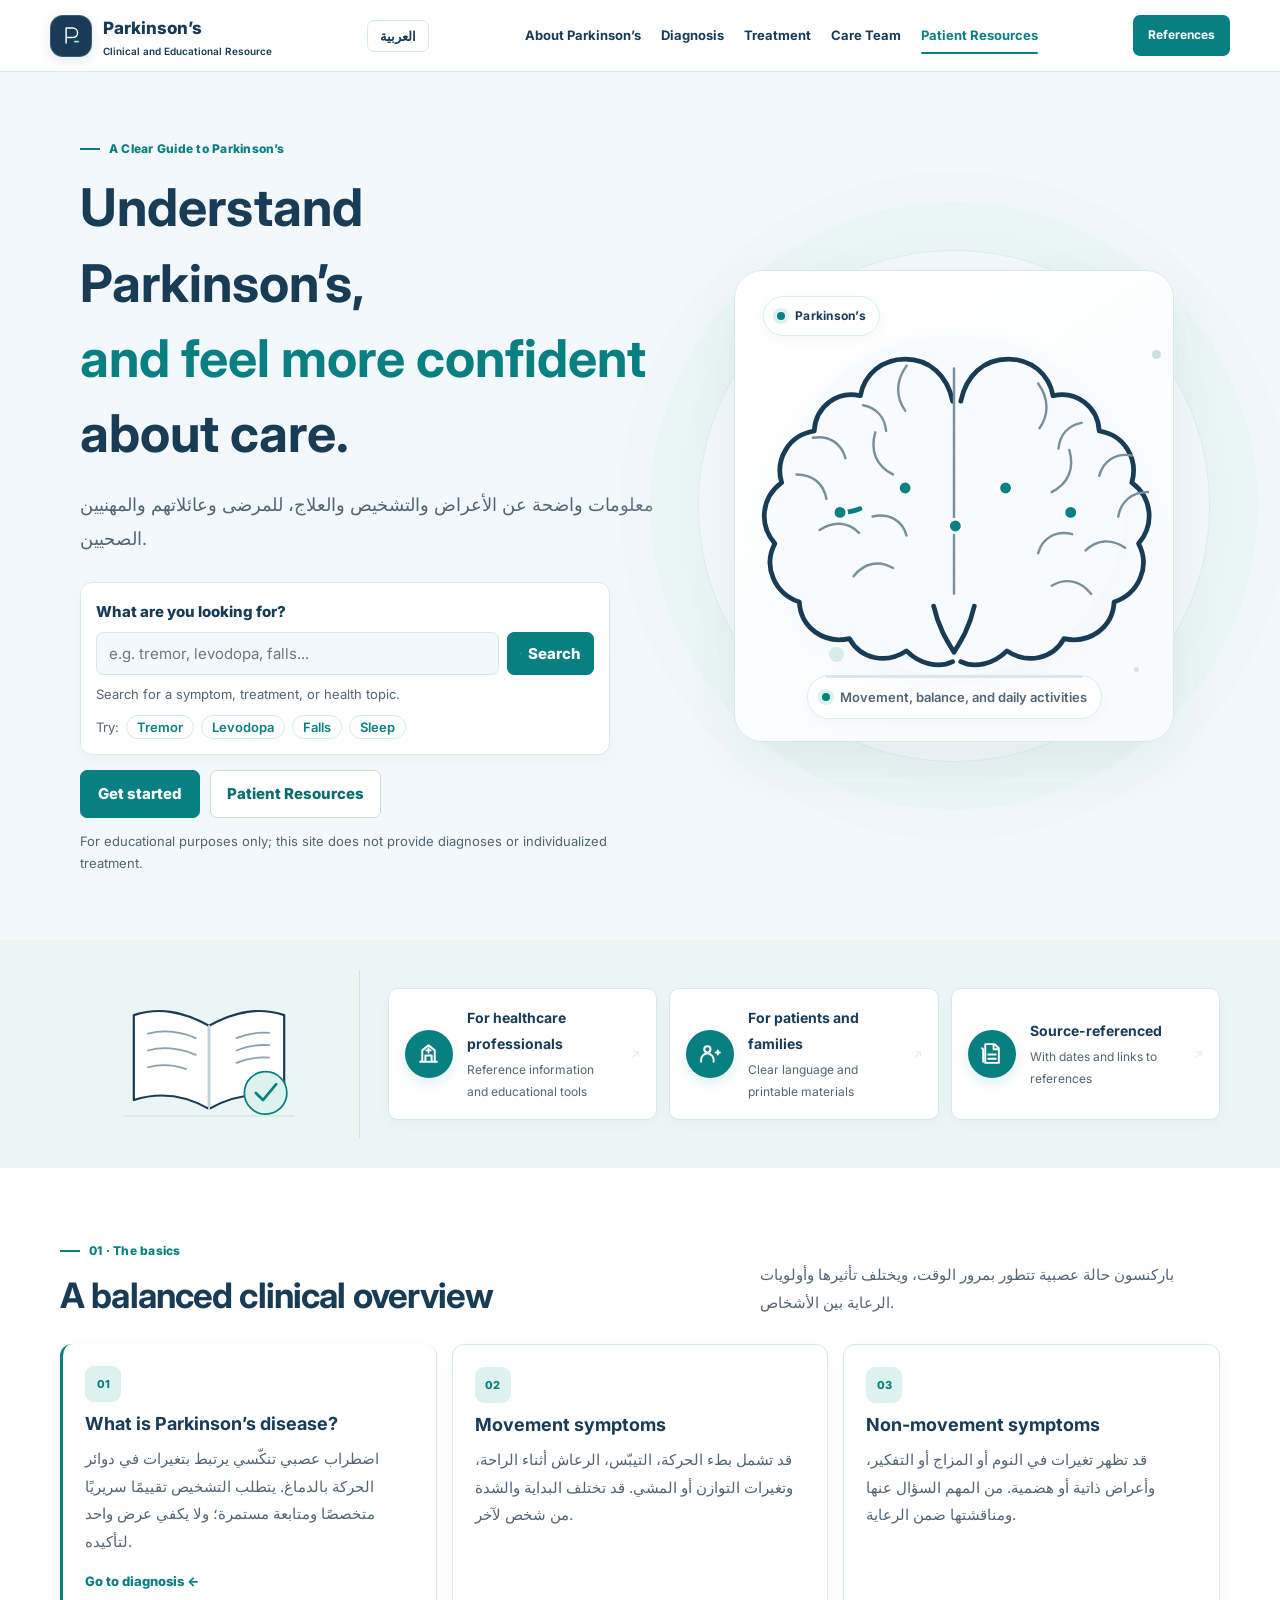
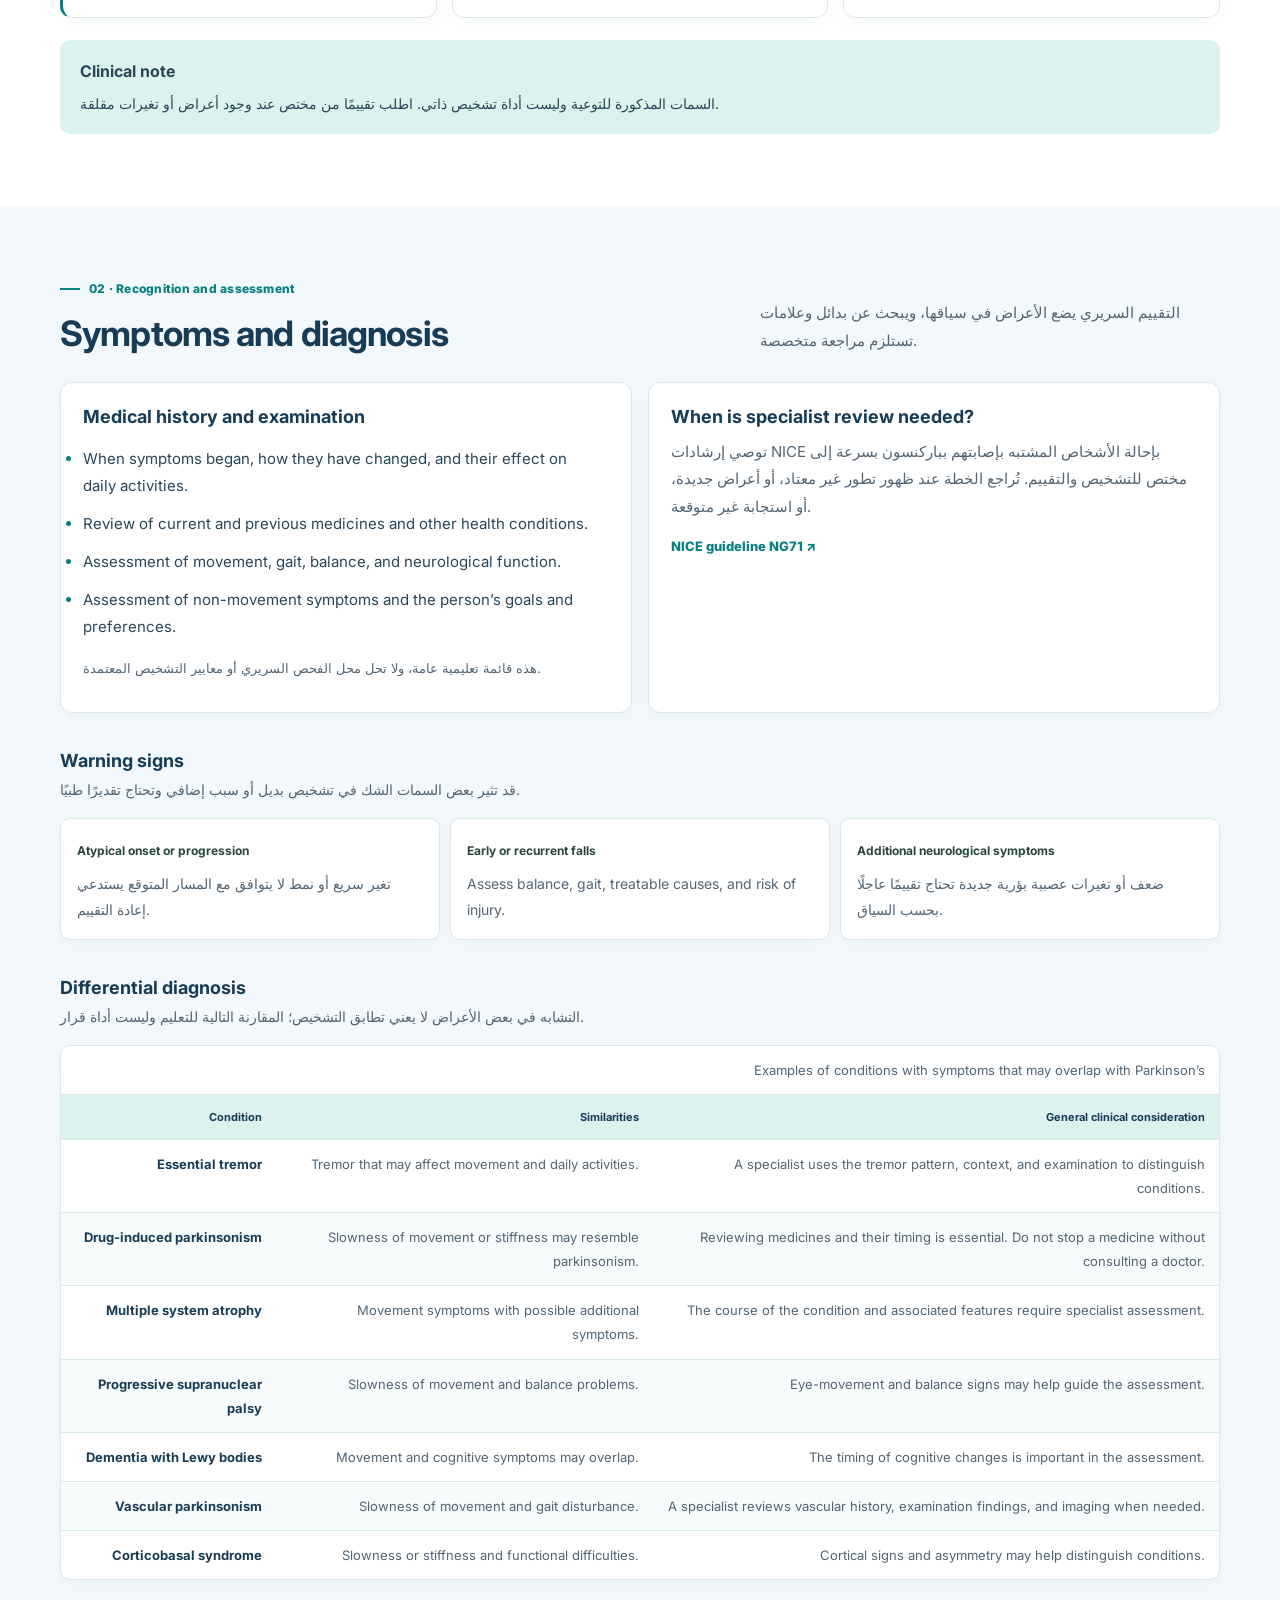
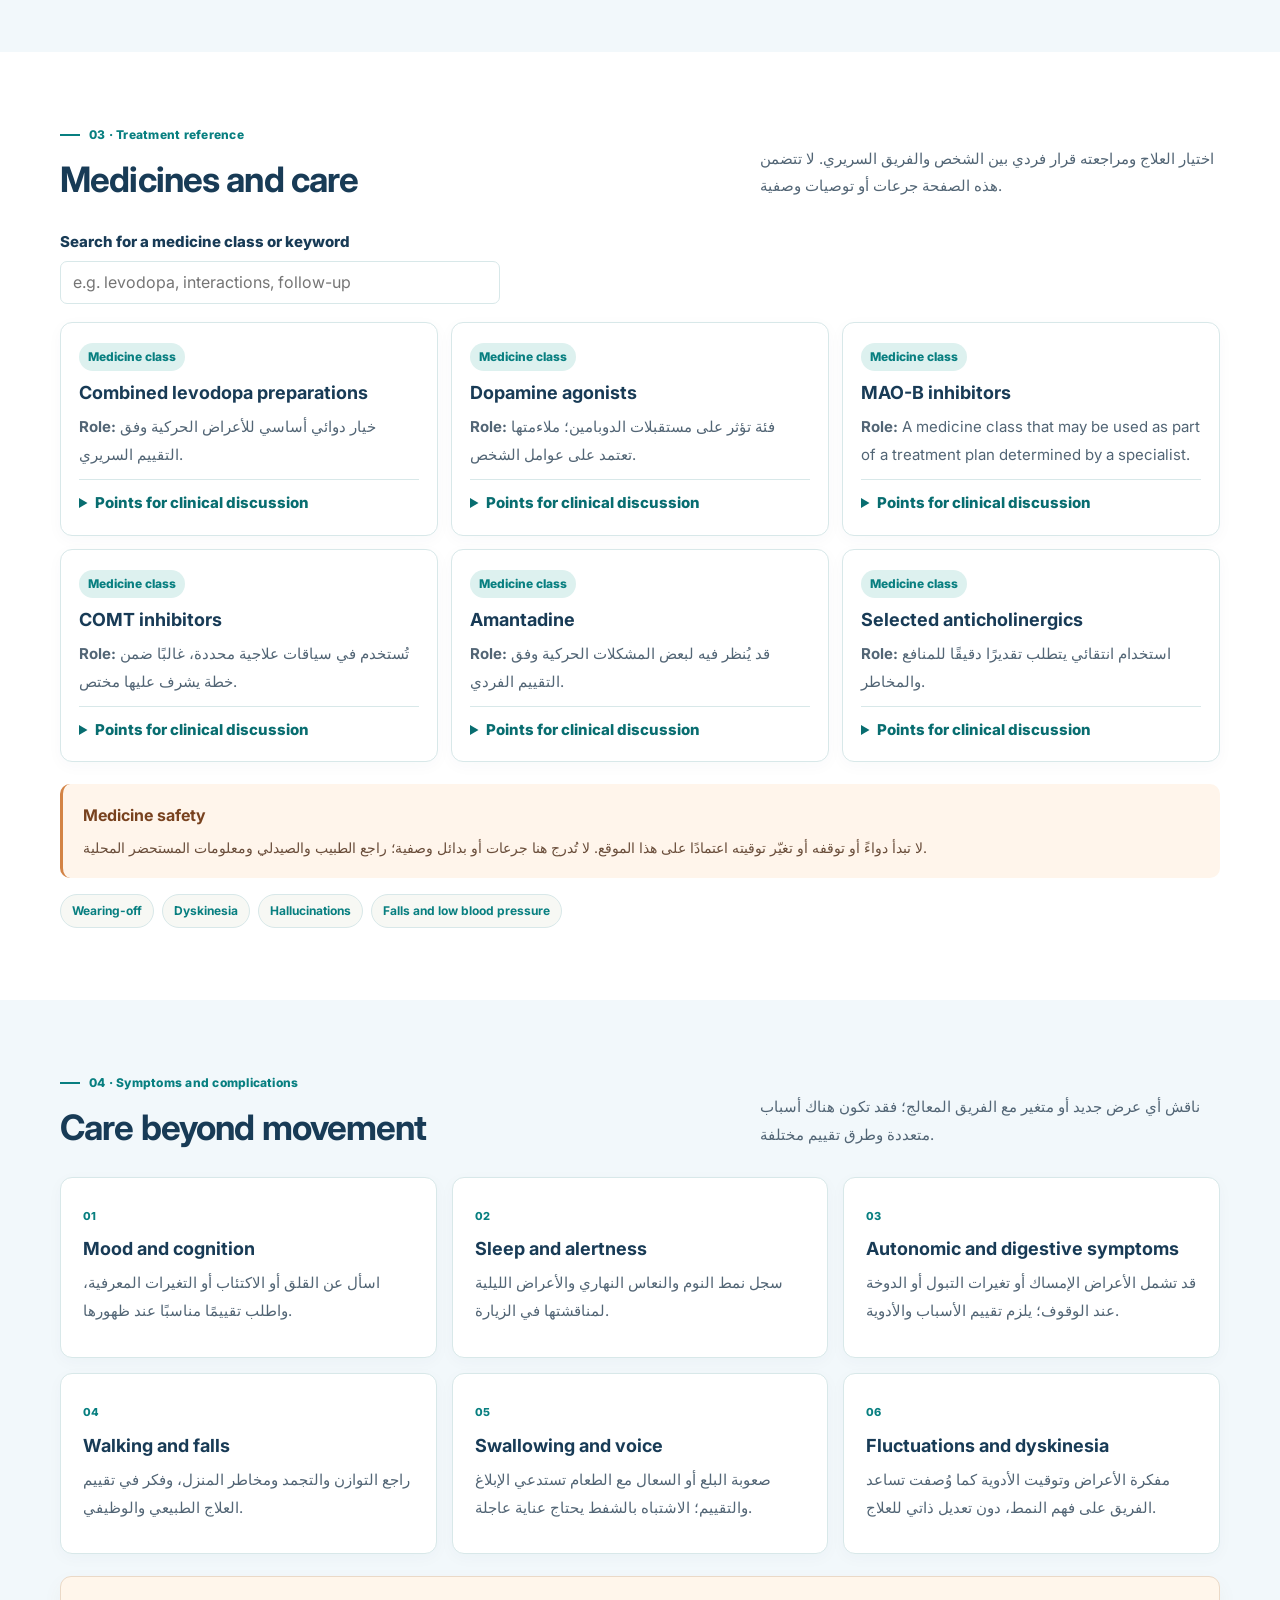
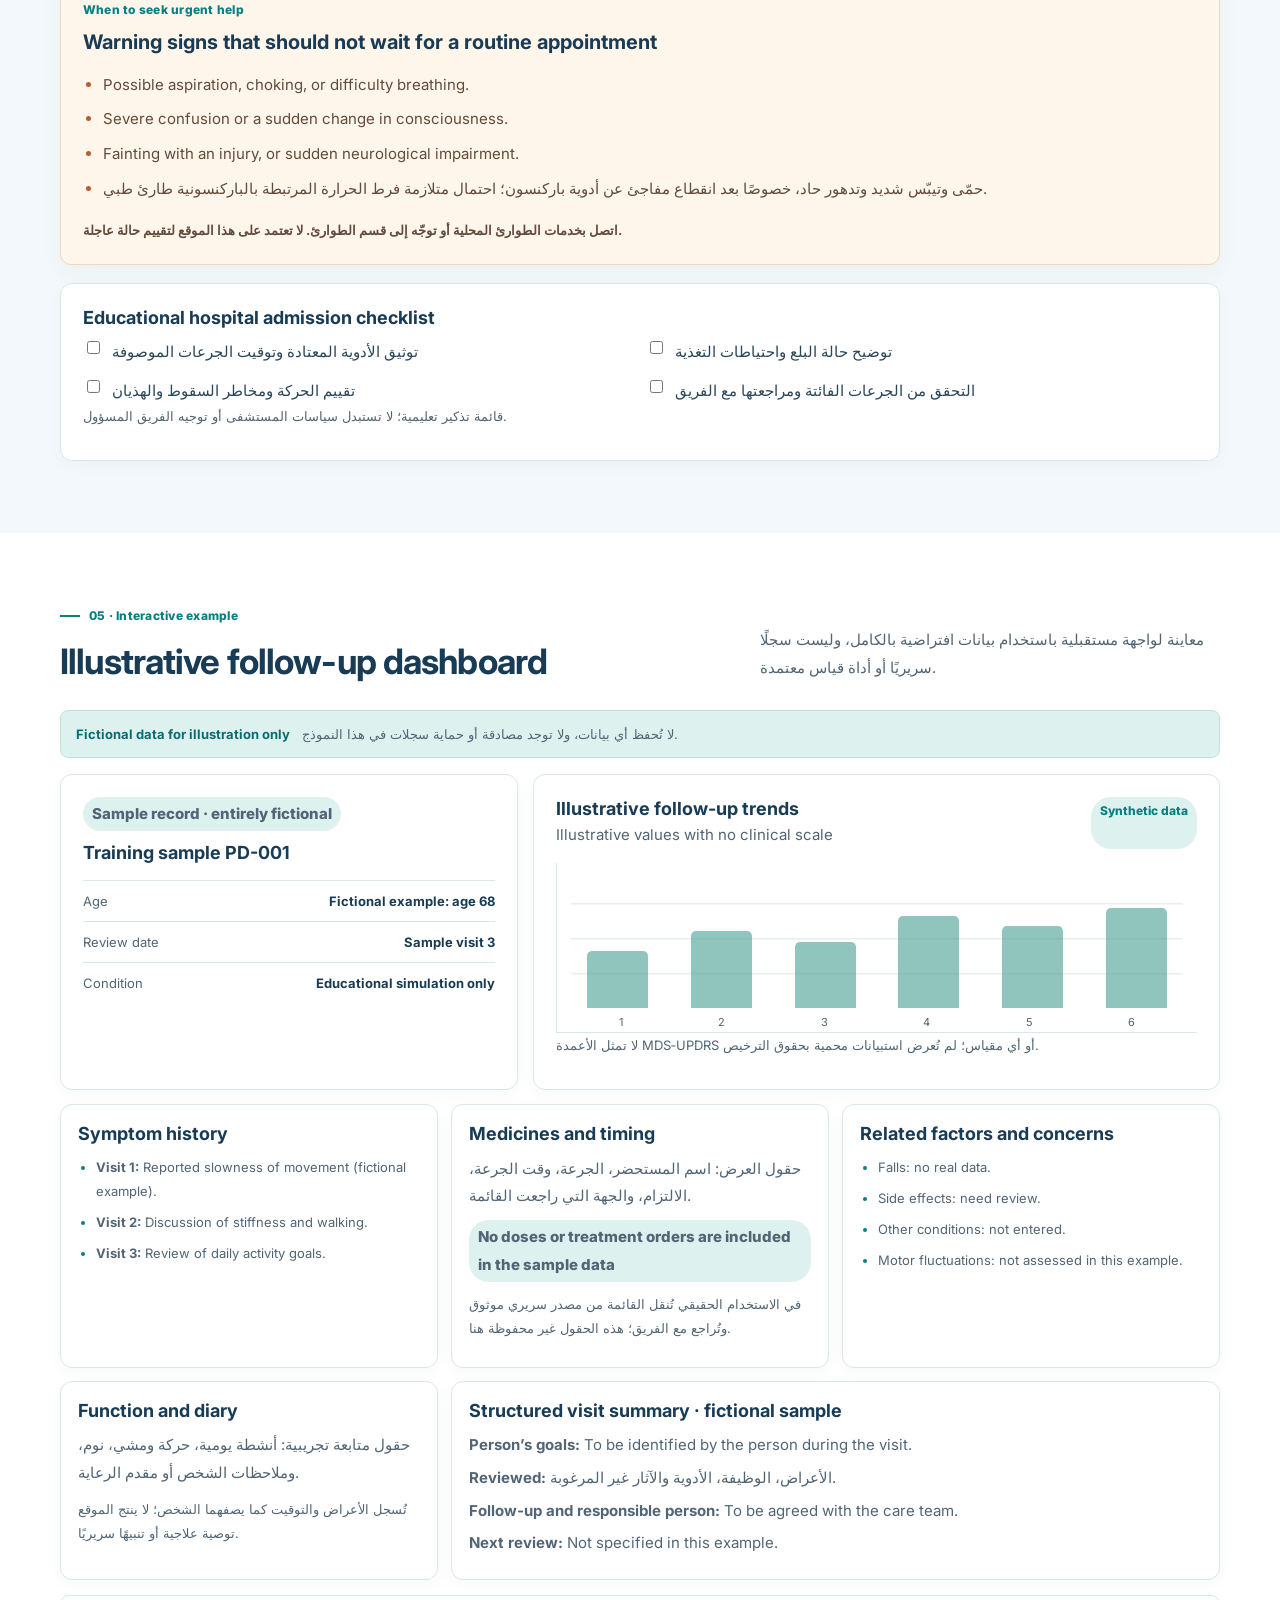
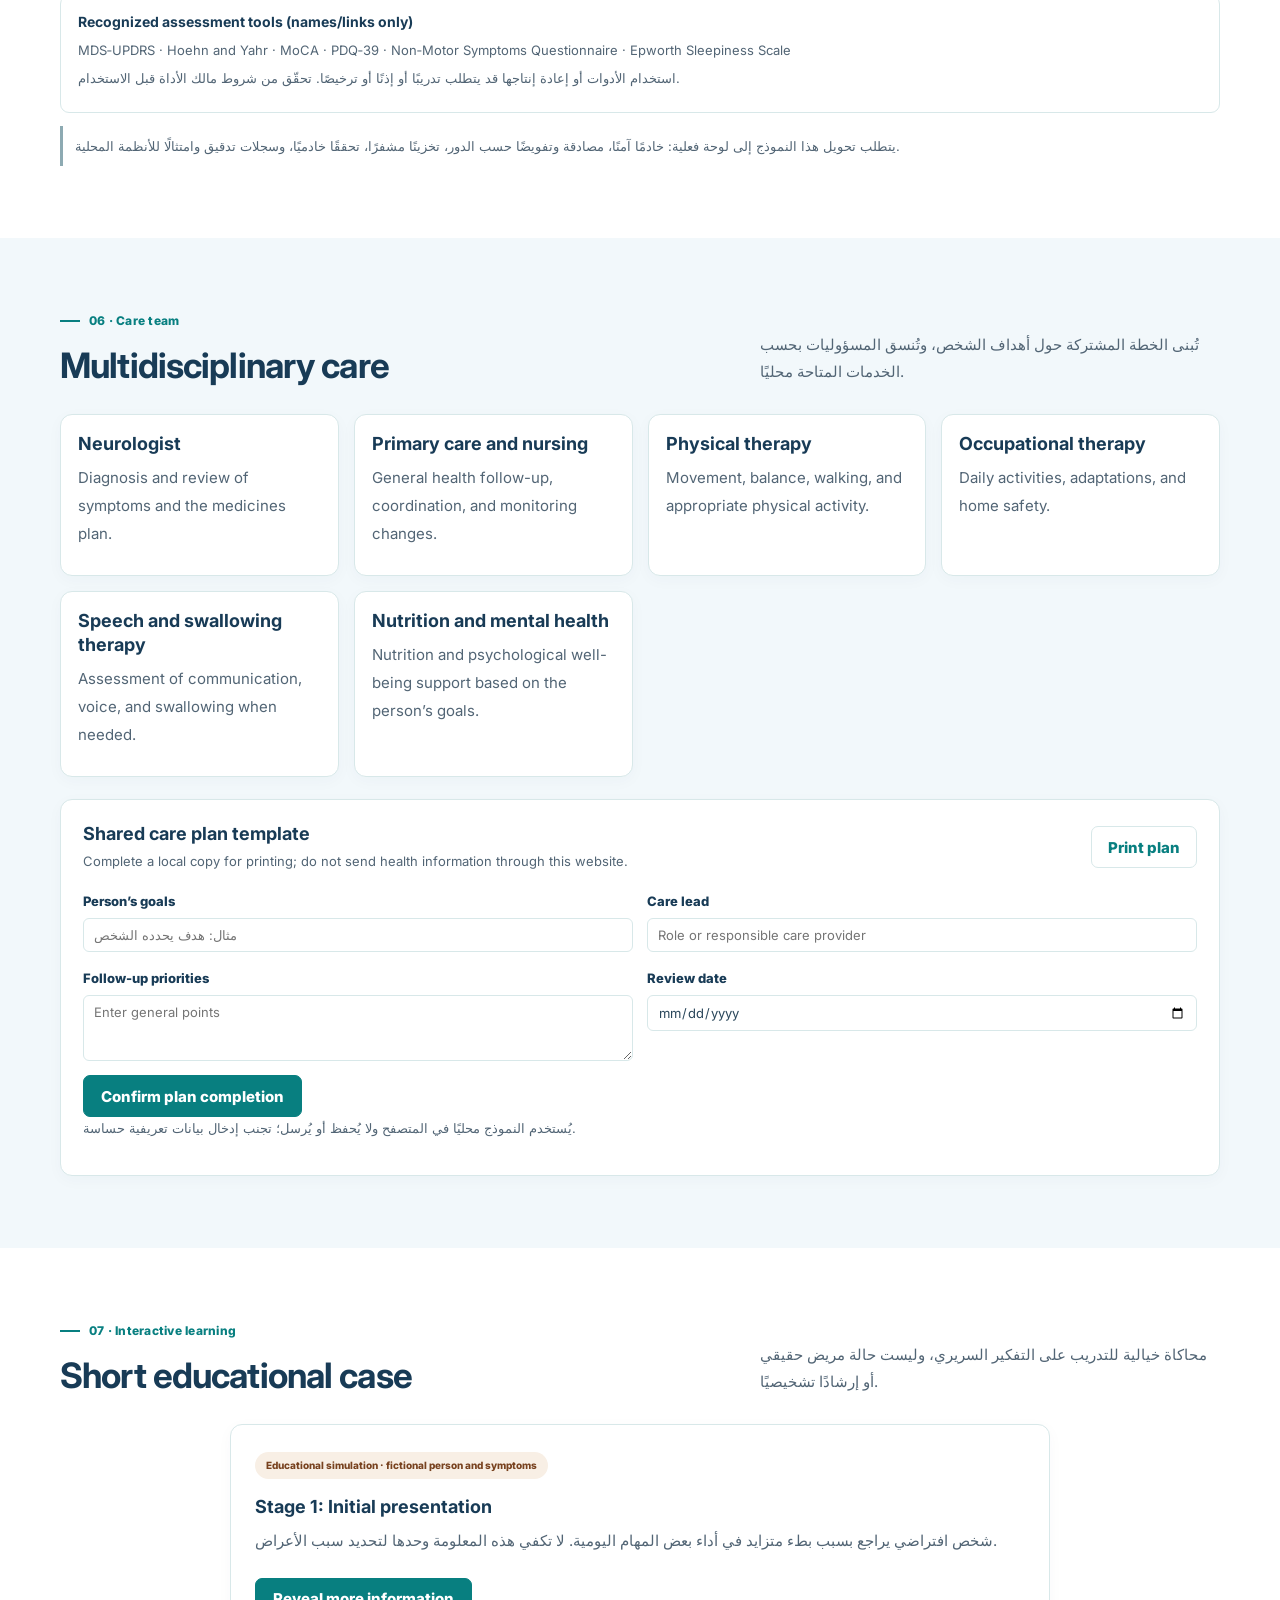
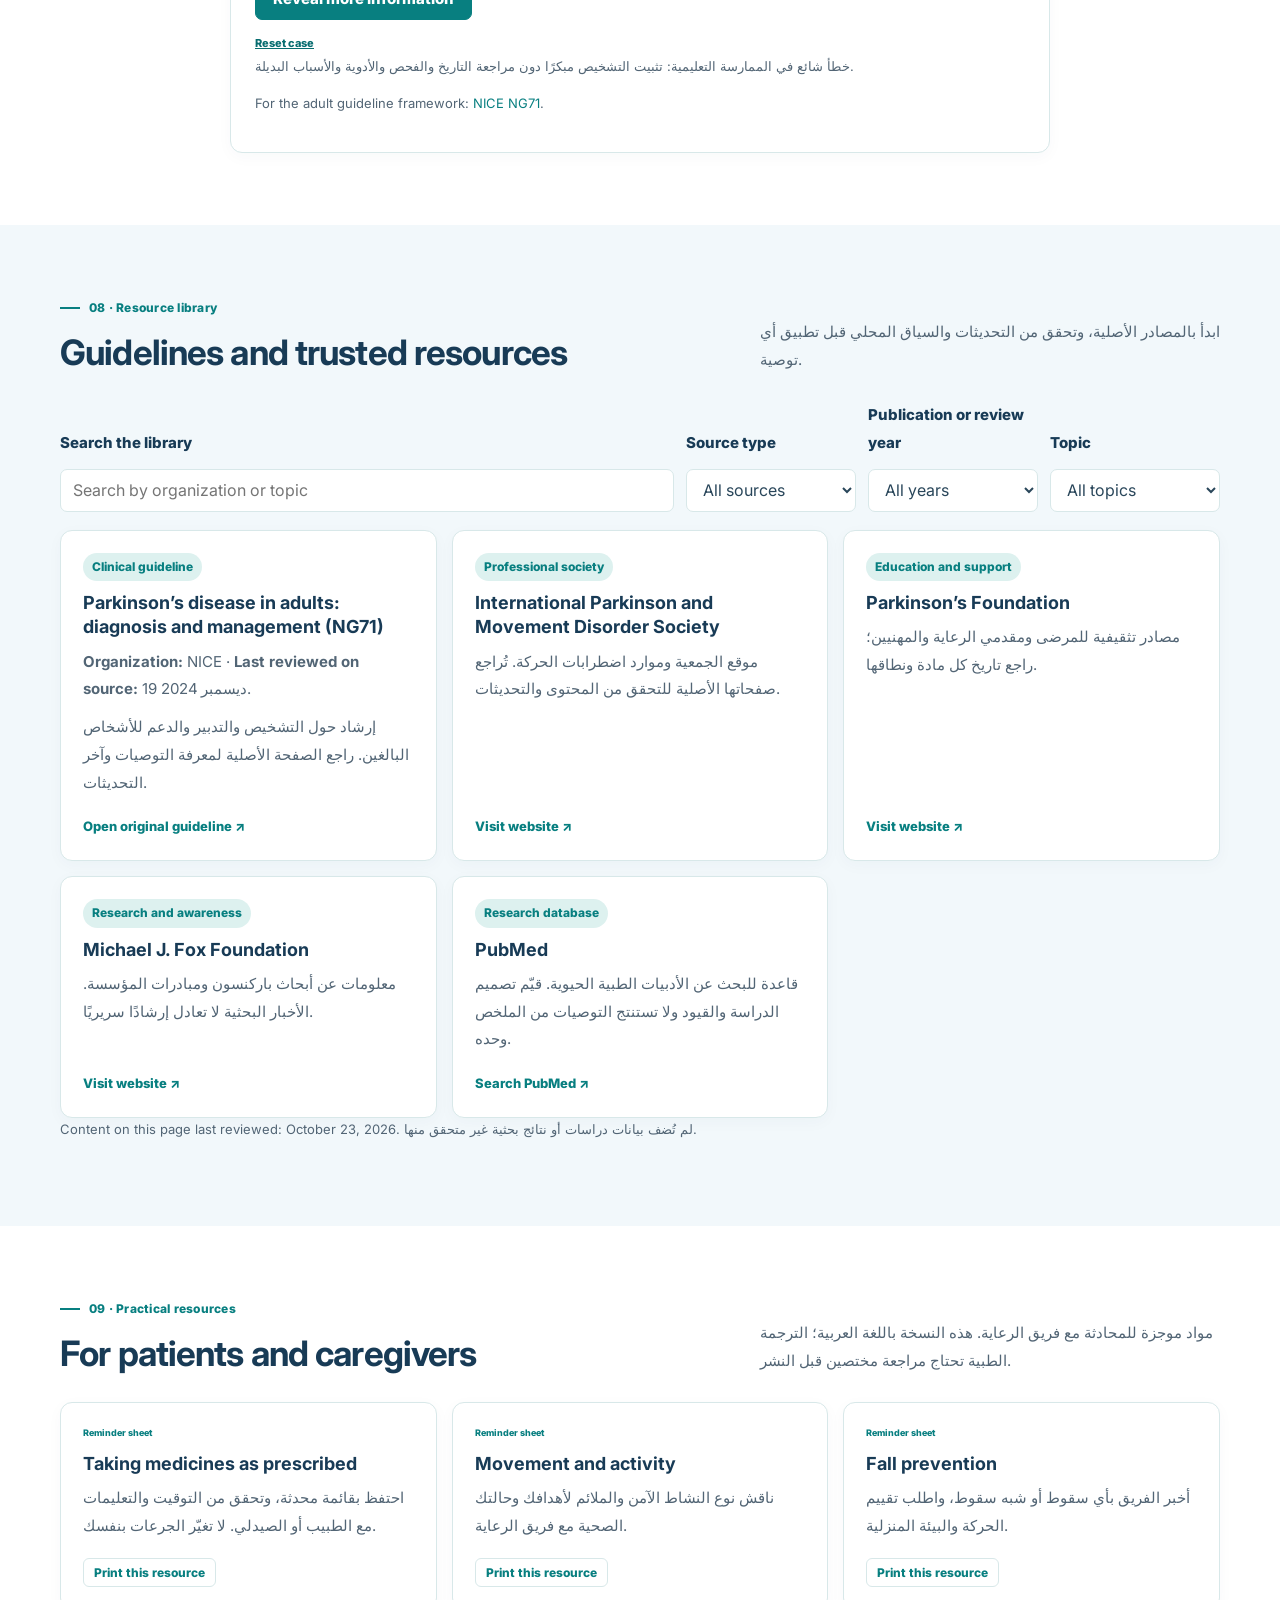
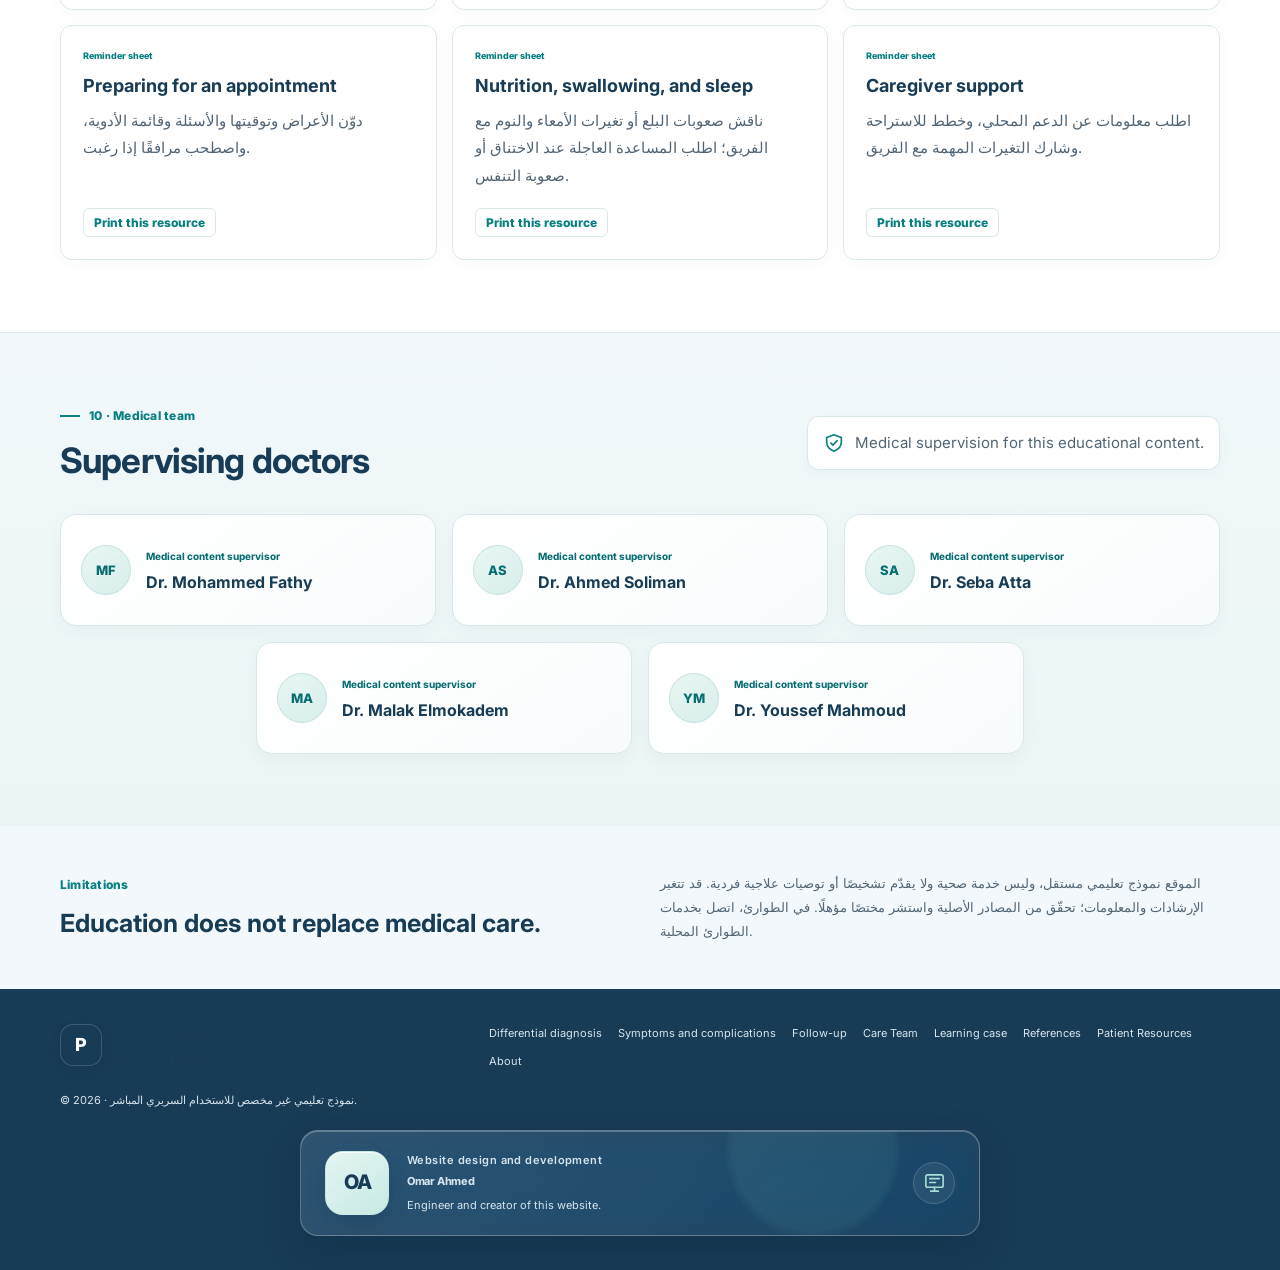
==== commit c6caa3e5: "Add files via upload" ====
--- a/index.html
+++ b/index.html
@@ -33,7 +33,15 @@
         </span>
         <span>باركنسون <small>مرجع سريري وتعليمي</small></span>
       </a>
-      <button class="language-toggle" id="languageToggle" type="button" lang="ar" aria-label="Switch language to Arabic">العربية</button>
+      <button
+        class="language-toggle"
+        id="languageToggle"
+        type="button"
+        lang="ar"
+        aria-label="Switch language to Arabic"
+      >
+        العربية
+      </button>
       <button
         class="menu-toggle"
         id="menuToggle"
@@ -58,9 +66,12 @@
       <section class="hero section-shell" id="home" aria-labelledby="heroTitle">
         <div class="hero-copy">
           <p class="eyebrow"><span></span> دليل عربي مبسّط</p>
-          <h1 id="heroTitle">افهم باركنسون،<br /><em>وكن أقرب</em> <span>للرعاية.</span></h1>
+          <h1 id="heroTitle">
+            افهم باركنسون،<br /><em>وكن أقرب</em> <span>للرعاية.</span>
+          </h1>
           <p class="hero-lead">
-            معلومات واضحة عن الأعراض والتشخيص والعلاج، للمرضى وعائلاتهم والمهنيين الصحيين.
+            معلومات واضحة عن الأعراض والتشخيص والعلاج، للمرضى وعائلاتهم
+            والمهنيين الصحيين.
           </p>
           <form class="global-search" id="globalSearchForm" role="search">
             <label for="globalSearch">عن ماذا تبحث؟</label>
@@ -80,19 +91,32 @@
                 <span>ابحث</span>
               </button>
             </div>
-            <p class="search-hint" id="searchHint">ابحث عن عرض، علاج، أو موضوع صحي.</p>
+            <p class="search-hint" id="searchHint">
+              ابحث عن عرض، علاج، أو موضوع صحي.
+            </p>
             <div class="search-suggestions" aria-label="موضوعات مقترحة للبحث">
               <span>جرّب:</span>
               <button type="button" data-search-query="الرعاش">الرعاش</button>
-              <button type="button" data-search-query="ليفودوبا">ليفودوبا</button>
+              <button type="button" data-search-query="ليفودوبا">
+                ليفودوبا
+              </button>
               <button type="button" data-search-query="السقوط">السقوط</button>
               <button type="button" data-search-query="النوم">النوم</button>
             </div>
           </form>
-          <div id="searchResults" class="search-results" role="region" aria-label="نتائج البحث" aria-live="polite" hidden></div>
+          <div
+            id="searchResults"
+            class="search-results"
+            role="region"
+            aria-label="نتائج البحث"
+            aria-live="polite"
+            hidden
+          ></div>
           <div class="hero-actions">
             <a class="button button-primary" href="#overview">ابدأ من هنا</a>
-            <a class="button button-secondary" href="#resources">موارد المرضى</a>
+            <a class="button button-secondary" href="#resources"
+              >موارد المرضى</a
+            >
           </div>
           <p class="hero-disclaimer">
             محتوى تعليمي فقط؛ لا يقدّم تشخيصًا أو وصفة علاجية فردية.
@@ -101,13 +125,31 @@
         <div class="hero-art" aria-hidden="true">
           <div class="movement-visual">
             <div class="movement-visual-heading">
-              <span class="movement-status"><span></span> <bdi dir="ltr">Parkinson’s</bdi></span>
+              <span class="movement-status"
+                ><span></span> <bdi dir="ltr">Parkinson’s</bdi></span
+              >
             </div>
-            <svg class="movement-illustration" viewBox="40 20 280 250" focusable="false">
-              <path class="brain-outline" d="M179 68c-4-19-17-31-35-31-17 0-30 11-33 27-17-4-33 8-34 26-19 3-29 21-24 38-15 11-17 31-5 45-9 17 0 37 18 43 1 19 18 31 37 27 8 15 27 19 42 9 10 10 24 13 34 8m6-192c4-19 17-31 35-31 17 0 30 11 33 27 17-4 33 8 34 26 19 3 29 21 24 38 15 11 17 31 5 45 9 17 0 37-18 43-1 19-18 31-37 27-8 15-27 19-42 9-10 10-24 13-34 8"></path>
-              <path class="brain-fold" d="M145 42c-8 11-8 23-1 33m-31-4c10 2 16 9 17 19m-54 5c12-2 21 4 24 15m-36 12c12 0 20 7 22 18m-5 23c10-7 21-6 29 2m-4 32c8-10 19-12 29-6m-13-100c-4 14 1 25 13 31m-15 31c12-3 22 3 25 14m97-112c8 11 8 23 1 33m31-4c-10 2-16 9-17 19m54 5c-12-2-21 4-24 15m36 12c-12 0-20 7-22 18m5 23c-10-7-21-6-29 2m4 32c-8-10-19-12-29-6m13-100c4 14-1 25-13 31m15 31c-12-3-22 3-25 14M180 44v166"></path>
-              <path class="brain-stem" d="M165 219c4 17 10 26 15 34 5-8 11-17 15-34"></path>
-              <path class="brain-pathway" d="M96 150c23 0 32-18 48-18 17 0 20 28 37 28s20-28 37-28c16 0 25 18 48 18"></path>
+            <svg
+              class="movement-illustration"
+              viewBox="40 20 280 250"
+              focusable="false"
+            >
+              <path
+                class="brain-outline"
+                d="M179 68c-4-19-17-31-35-31-17 0-30 11-33 27-17-4-33 8-34 26-19 3-29 21-24 38-15 11-17 31-5 45-9 17 0 37 18 43 1 19 18 31 37 27 8 15 27 19 42 9 10 10 24 13 34 8m6-192c4-19 17-31 35-31 17 0 30 11 33 27 17-4 33 8 34 26 19 3 29 21 24 38 15 11 17 31 5 45 9 17 0 37-18 43-1 19-18 31-37 27-8 15-27 19-42 9-10 10-24 13-34 8"
+              ></path>
+              <path
+                class="brain-fold"
+                d="M145 42c-8 11-8 23-1 33m-31-4c10 2 16 9 17 19m-54 5c12-2 21 4 24 15m-36 12c12 0 20 7 22 18m-5 23c10-7 21-6 29 2m-4 32c8-10 19-12 29-6m-13-100c-4 14 1 25 13 31m-15 31c12-3 22 3 25 14m97-112c8 11 8 23 1 33m31-4c-10 2-16 9-17 19m54 5c-12-2-21 4-24 15m36 12c-12 0-20 7-22 18m5 23c-10-7-21-6-29 2m4 32c-8-10-19-12-29-6m13-100c4 14-1 25-13 31m15 31c-12-3-22 3-25 14M180 44v166"
+              ></path>
+              <path
+                class="brain-stem"
+                d="M165 219c4 17 10 26 15 34 5-8 11-17 15-34"
+              ></path>
+              <path
+                class="brain-pathway"
+                d="M96 150c23 0 32-18 48-18 17 0 20 28 37 28s20-28 37-28c16 0 25 18 48 18"
+              ></path>
               <circle class="brain-node" cx="96" cy="150" r="5"></circle>
               <circle class="brain-node" cx="144" cy="132" r="5"></circle>
               <circle class="brain-node" cx="181" cy="160" r="5"></circle>
@@ -127,8 +169,14 @@
       <section class="trust-strip" aria-label="نطاق المنصة">
         <div class="trust-strip-visual" aria-hidden="true">
           <svg viewBox="0 0 260 190" focusable="false">
-            <path class="resource-book" d="M45 51c28-9 54-5 85 12v94c-28-16-57-19-85-10V51Zm170 0c-28-9-54-5-85 12v94c28-16 57-19 85-10V51Z"></path>
-            <path class="resource-line" d="M61 72c19-5 38-2 54 5m-54 14c19-5 38-2 54 5m-54 14c15-4 29-3 43 2m57-35c12-5 23-7 37-6m-37 20c12-5 23-7 37-6m-37 20c12-5 23-7 37-6"></path>
+            <path
+              class="resource-book"
+              d="M45 51c28-9 54-5 85 12v94c-28-16-57-19-85-10V51Zm170 0c-28-9-54-5-85 12v94c28-16 57-19 85-10V51Z"
+            ></path>
+            <path
+              class="resource-line"
+              d="M61 72c19-5 38-2 54 5m-54 14c19-5 38-2 54 5m-54 14c15-4 29-3 43 2m57-35c12-5 23-7 37-6m-37 20c12-5 23-7 37-6m-37 20c12-5 23-7 37-6"
+            ></path>
             <path class="resource-spine" d="M130 63v95"></path>
             <circle class="resource-seal" cx="194" cy="139" r="24"></circle>
             <path class="resource-check" d="m183 139 8 8 15-18"></path>
@@ -137,18 +185,39 @@
         </div>
         <div class="trust-cards">
           <a class="trust-card" href="#diagnosis">
-            <span class="trust-icon" aria-hidden="true"><svg viewBox="0 0 24 24" focusable="false"><path d="M4 20h16M6 20V9l6-5 6 5v11M9 20v-6h6v6"></path><path d="M10 9h4m-2-2v4"></path></svg></span>
-            <span class="trust-copy"><strong>للمهنيين الصحيين</strong><span>معلومات مرجعية وأدوات تعليمية</span></span>
+            <span class="trust-icon" aria-hidden="true"
+              ><svg viewBox="0 0 24 24" focusable="false">
+                <path d="M4 20h16M6 20V9l6-5 6 5v11M9 20v-6h6v6"></path>
+                <path d="M10 9h4m-2-2v4"></path></svg
+            ></span>
+            <span class="trust-copy"
+              ><strong>للمهنيين الصحيين</strong
+              ><span>معلومات مرجعية وأدوات تعليمية</span></span
+            >
             <span class="trust-arrow" aria-hidden="true">↗</span>
           </a>
           <a class="trust-card" href="#resources">
-            <span class="trust-icon" aria-hidden="true"><svg viewBox="0 0 24 24" focusable="false"><circle cx="9" cy="8" r="3"></circle><path d="M3 20v-2a6 6 0 0 1 12 0v2m2-9h4m-2-2v4"></path></svg></span>
-            <span class="trust-copy"><strong>للمرضى والعائلات</strong><span>لغة واضحة ومواد قابلة للطباعة</span></span>
+            <span class="trust-icon" aria-hidden="true"
+              ><svg viewBox="0 0 24 24" focusable="false">
+                <circle cx="9" cy="8" r="3"></circle>
+                <path d="M3 20v-2a6 6 0 0 1 12 0v2m2-9h4m-2-2v4"></path></svg
+            ></span>
+            <span class="trust-copy"
+              ><strong>للمرضى والعائلات</strong
+              ><span>لغة واضحة ومواد قابلة للطباعة</span></span
+            >
             <span class="trust-arrow" aria-hidden="true">↗</span>
           </a>
           <a class="trust-card" href="#library">
-            <span class="trust-icon" aria-hidden="true"><svg viewBox="0 0 24 24" focusable="false"><path d="M6 3h9l4 4v14H6zM14 3v5h5M9 13h7m-7 4h7"></path><path d="m3 7 1 1v12"></path></svg></span>
-            <span class="trust-copy"><strong>مراجَع بالمصادر</strong><span>مع تاريخ وروابط مرجعية</span></span>
+            <span class="trust-icon" aria-hidden="true"
+              ><svg viewBox="0 0 24 24" focusable="false">
+                <path d="M6 3h9l4 4v14H6zM14 3v5h5M9 13h7m-7 4h7"></path>
+                <path d="m3 7 1 1v12"></path></svg
+            ></span>
+            <span class="trust-copy"
+              ><strong>مراجَع بالمصادر</strong
+              ><span>مع تاريخ وروابط مرجعية</span></span
+            >
             <span class="trust-arrow" aria-hidden="true">↗</span>
           </a>
         </div>
@@ -157,30 +226,51 @@
       <!-- أساسيات مرض باركنسون والأعراض الشائعة -->
       <section class="content-section section-shell" id="overview">
         <div class="section-heading">
-          <div><p class="eyebrow"><span></span> 01 · الأساسيات</p><h2>نظرة سريرية متوازنة</h2></div>
-          <p>باركنسون حالة عصبية تتطور بمرور الوقت، ويختلف تأثيرها وأولويات الرعاية بين الأشخاص.</p>
+          <div>
+            <p class="eyebrow"><span></span> 01 · الأساسيات</p>
+            <h2>نظرة سريرية متوازنة</h2>
+          </div>
+          <p>
+            باركنسون حالة عصبية تتطور بمرور الوقت، ويختلف تأثيرها وأولويات
+            الرعاية بين الأشخاص.
+          </p>
         </div>
         <div class="overview-grid">
           <article class="info-card feature-card">
             <span class="card-icon" aria-hidden="true">01</span>
             <h3>ما هو مرض باركنسون؟</h3>
-            <p>اضطراب عصبي تنكّسي يرتبط بتغيرات في دوائر الحركة بالدماغ. يتطلب التشخيص تقييمًا سريريًا متخصصًا ومتابعة مستمرة؛ ولا يكفي عرض واحد لتأكيده.</p>
-            <a href="#diagnosis">انتقل إلى التشخيص <span aria-hidden="true">←</span></a>
+            <p>
+              اضطراب عصبي تنكّسي يرتبط بتغيرات في دوائر الحركة بالدماغ. يتطلب
+              التشخيص تقييمًا سريريًا متخصصًا ومتابعة مستمرة؛ ولا يكفي عرض واحد
+              لتأكيده.
+            </p>
+            <a href="#diagnosis"
+              >انتقل إلى التشخيص <span aria-hidden="true">←</span></a
+            >
           </article>
           <article class="info-card">
             <span class="card-icon" aria-hidden="true">02</span>
             <h3>أعراض حركية</h3>
-            <p>قد تشمل بطء الحركة، التيبّس، الرعاش أثناء الراحة، وتغيرات التوازن أو المشي. قد تختلف البداية والشدة من شخص لآخر.</p>
+            <p>
+              قد تشمل بطء الحركة، التيبّس، الرعاش أثناء الراحة، وتغيرات التوازن
+              أو المشي. قد تختلف البداية والشدة من شخص لآخر.
+            </p>
           </article>
           <article class="info-card">
             <span class="card-icon" aria-hidden="true">03</span>
             <h3>أعراض غير حركية</h3>
-            <p>قد تظهر تغيرات في النوم أو المزاج أو التفكير، وأعراض ذاتية أو هضمية. من المهم السؤال عنها ومناقشتها ضمن الرعاية.</p>
+            <p>
+              قد تظهر تغيرات في النوم أو المزاج أو التفكير، وأعراض ذاتية أو
+              هضمية. من المهم السؤال عنها ومناقشتها ضمن الرعاية.
+            </p>
           </article>
         </div>
         <aside class="callout callout-neutral">
           <strong>نقطة سريرية</strong>
-          <p>السمات المذكورة للتوعية وليست أداة تشخيص ذاتي. اطلب تقييمًا من مختص عند وجود أعراض أو تغيرات مقلقة.</p>
+          <p>
+            السمات المذكورة للتوعية وليست أداة تشخيص ذاتي. اطلب تقييمًا من مختص
+            عند وجود أعراض أو تغيرات مقلقة.
+          </p>
         </aside>
       </section>
 
@@ -188,8 +278,14 @@
       <section class="content-section section-tint" id="diagnosis">
         <div class="section-shell">
           <div class="section-heading">
-            <div><p class="eyebrow"><span></span> 02 · التعرّف والتقييم</p><h2>الأعراض والتشخيص</h2></div>
-            <p>التقييم السريري يضع الأعراض في سياقها، ويبحث عن بدائل وعلامات تستلزم مراجعة متخصصة.</p>
+            <div>
+              <p class="eyebrow"><span></span> 02 · التعرّف والتقييم</p>
+              <h2>الأعراض والتشخيص</h2>
+            </div>
+            <p>
+              التقييم السريري يضع الأعراض في سياقها، ويبحث عن بدائل وعلامات
+              تستلزم مراجعة متخصصة.
+            </p>
           </div>
           <div class="two-column">
             <article class="content-card">
@@ -200,33 +296,117 @@
                 <li>فحص الحركة والمشية والتوازن والوظيفة العصبية.</li>
                 <li>تقييم الأعراض غير الحركية وأهداف الشخص وتفضيلاته.</li>
               </ul>
-              <p class="small-note">هذه قائمة تعليمية عامة، ولا تحل محل الفحص السريري أو معايير التشخيص المعتمدة.</p>
+              <p class="small-note">
+                هذه قائمة تعليمية عامة، ولا تحل محل الفحص السريري أو معايير
+                التشخيص المعتمدة.
+              </p>
             </article>
             <article class="content-card">
               <h3>متى تلزم مراجعة متخصصة؟</h3>
-              <p>توصي إرشادات NICE بإحالة الأشخاص المشتبه بإصابتهم بباركنسون بسرعة إلى مختص للتشخيص والتقييم. تُراجع الخطة عند ظهور تطور غير معتاد، أو أعراض جديدة، أو استجابة غير متوقعة.</p>
-              <a class="text-link" href="https://www.nice.org.uk/guidance/ng71" target="_blank" rel="noopener noreferrer">إرشادات NICE NG71 <span aria-hidden="true">↗</span></a>
-            </article>
-          </div>
-          <div class="section-subheading"><h3>علامات تستدعي الانتباه</h3><p>قد تثير بعض السمات الشك في تشخيص بديل أو سبب إضافي وتحتاج تقديرًا طبيًا.</p></div>
+              <p>
+                توصي إرشادات NICE بإحالة الأشخاص المشتبه بإصابتهم بباركنسون
+                بسرعة إلى مختص للتشخيص والتقييم. تُراجع الخطة عند ظهور تطور غير
+                معتاد، أو أعراض جديدة، أو استجابة غير متوقعة.
+              </p>
+              <a
+                class="text-link"
+                href="https://www.nice.org.uk/guidance/ng71"
+                target="_blank"
+                rel="noopener noreferrer"
+                >إرشادات NICE NG71 <span aria-hidden="true">↗</span></a
+              >
+            </article>
+          </div>
+          <div class="section-subheading">
+            <h3>علامات تستدعي الانتباه</h3>
+            <p>
+              قد تثير بعض السمات الشك في تشخيص بديل أو سبب إضافي وتحتاج تقديرًا
+              طبيًا.
+            </p>
+          </div>
           <div class="red-flag-grid">
-            <article><strong>بداية أو تطور غير نمطي</strong><p>تغير سريع أو نمط لا يتوافق مع المسار المتوقع يستدعي إعادة التقييم.</p></article>
-            <article><strong>سقوط مبكر أو متكرر</strong><p>قيّم التوازن والمشية والأسباب القابلة للعلاج ومخاطر الإصابة.</p></article>
-            <article><strong>أعراض عصبية مصاحبة</strong><p>ضعف أو تغيرات عصبية بؤرية جديدة تحتاج تقييمًا عاجلًا بحسب السياق.</p></article>
-          </div>
-          <div class="section-subheading" id="differential"><h3>التشخيص التفريقي</h3><p>التشابه في بعض الأعراض لا يعني تطابق التشخيص؛ المقارنة التالية للتعليم وليست أداة قرار.</p></div>
+            <article>
+              <strong>بداية أو تطور غير نمطي</strong>
+              <p>
+                تغير سريع أو نمط لا يتوافق مع المسار المتوقع يستدعي إعادة
+                التقييم.
+              </p>
+            </article>
+            <article>
+              <strong>سقوط مبكر أو متكرر</strong>
+              <p>
+                قيّم التوازن والمشية والأسباب القابلة للعلاج ومخاطر الإصابة.
+              </p>
+            </article>
+            <article>
+              <strong>أعراض عصبية مصاحبة</strong>
+              <p>
+                ضعف أو تغيرات عصبية بؤرية جديدة تحتاج تقييمًا عاجلًا بحسب
+                السياق.
+              </p>
+            </article>
+          </div>
+          <div class="section-subheading" id="differential">
+            <h3>التشخيص التفريقي</h3>
+            <p>
+              التشابه في بعض الأعراض لا يعني تطابق التشخيص؛ المقارنة التالية
+              للتعليم وليست أداة قرار.
+            </p>
+          </div>
           <div class="table-wrap">
             <table>
-              <caption>أمثلة لحالات قد تتداخل أعراضها مع باركنسون</caption>
-              <thead><tr><th scope="col">الحالة</th><th scope="col">وجه التشابه</th><th scope="col">اعتبار سريري عام</th></tr></thead>
+              <caption>
+                أمثلة لحالات قد تتداخل أعراضها مع باركنسون
+              </caption>
+              <thead>
+                <tr>
+                  <th scope="col">الحالة</th>
+                  <th scope="col">وجه التشابه</th>
+                  <th scope="col">اعتبار سريري عام</th>
+                </tr>
+              </thead>
               <tbody>
-                <tr><th scope="row">الرعاش الأساسي</th><td>رعاش قد يؤثر على الحركة والمهام اليومية.</td><td>نمط الرعاش والسياق والفحص يساعد المختص في التمييز.</td></tr>
-                <tr><th scope="row">باركنسونية دوائية</th><td>بطء حركة أو تيبّس قد يشبه الباركنسونية.</td><td>مراجعة الأدوية والتوقيت ضرورية؛ لا توقف دواءً دون الطبيب.</td></tr>
-                <tr><th scope="row">ضمور الأجهزة المتعدد</th><td>أعراض حركية مع أعراض أخرى محتملة.</td><td>تطور الحالة والسمات المصاحبة يستلزمان تقييمًا متخصصًا.</td></tr>
-                <tr><th scope="row">الشلل فوق النووي التقدمي</th><td>بطء حركة ومشكلات في التوازن.</td><td>علامات حركة العين والتوازن قد توجه التقييم.</td></tr>
-                <tr><th scope="row">الخرف بأجسام ليوي</th><td>قد تتداخل أعراض الحركة والإدراك.</td><td>التاريخ الزمني للتغيرات المعرفية مهم في التقييم.</td></tr>
-                <tr><th scope="row">الباركنسونية الوعائية</th><td>بطء الحركة واضطراب المشي.</td><td>التاريخ الوعائي والفحص والتصوير عند الحاجة يراجعها المختص.</td></tr>
-                <tr><th scope="row">المتلازمة القشرية القاعدية</th><td>بطء أو تيبّس وصعوبات وظيفية.</td><td>العلامات القشرية وعدم التناظر قد تساعد على التمييز.</td></tr>
+                <tr>
+                  <th scope="row">الرعاش الأساسي</th>
+                  <td>رعاش قد يؤثر على الحركة والمهام اليومية.</td>
+                  <td>نمط الرعاش والسياق والفحص يساعد المختص في التمييز.</td>
+                </tr>
+                <tr>
+                  <th scope="row">باركنسونية دوائية</th>
+                  <td>بطء حركة أو تيبّس قد يشبه الباركنسونية.</td>
+                  <td>
+                    مراجعة الأدوية والتوقيت ضرورية؛ لا توقف دواءً دون الطبيب.
+                  </td>
+                </tr>
+                <tr>
+                  <th scope="row">ضمور الأجهزة المتعدد</th>
+                  <td>أعراض حركية مع أعراض أخرى محتملة.</td>
+                  <td>
+                    تطور الحالة والسمات المصاحبة يستلزمان تقييمًا متخصصًا.
+                  </td>
+                </tr>
+                <tr>
+                  <th scope="row">الشلل فوق النووي التقدمي</th>
+                  <td>بطء حركة ومشكلات في التوازن.</td>
+                  <td>علامات حركة العين والتوازن قد توجه التقييم.</td>
+                </tr>
+                <tr>
+                  <th scope="row">الخرف بأجسام ليوي</th>
+                  <td>قد تتداخل أعراض الحركة والإدراك.</td>
+                  <td>التاريخ الزمني للتغيرات المعرفية مهم في التقييم.</td>
+                </tr>
+                <tr>
+                  <th scope="row">الباركنسونية الوعائية</th>
+                  <td>بطء الحركة واضطراب المشي.</td>
+                  <td>
+                    التاريخ الوعائي والفحص والتصوير عند الحاجة يراجعها المختص.
+                  </td>
+                </tr>
+                <tr>
+                  <th scope="row">المتلازمة القشرية القاعدية</th>
+                  <td>بطء أو تيبّس وصعوبات وظيفية.</td>
+                  <td>العلامات القشرية وعدم التناظر قد تساعد على التمييز.</td>
+                </tr>
               </tbody>
             </table>
           </div>
@@ -236,50 +416,149 @@
       <!-- مرجع الفئات الدوائية وملاحظات السلامة -->
       <section class="content-section section-shell" id="treatment">
         <div class="section-heading">
-          <div><p class="eyebrow"><span></span> 03 · مرجع علاجي</p><h2>الأدوية والرعاية</h2></div>
-          <p>اختيار العلاج ومراجعته قرار فردي بين الشخص والفريق السريري. لا تتضمن هذه الصفحة جرعات أو توصيات وصفية.</p>
-        </div>
-        <label class="field-label medication-search" for="medicationSearch">ابحث عن فئة دوائية أو كلمة مفتاحية</label>
-        <input class="text-input" id="medicationSearch" type="search" placeholder="مثل: ليفودوبا، التداخلات، المتابعة" />
+          <div>
+            <p class="eyebrow"><span></span> 03 · مرجع علاجي</p>
+            <h2>الأدوية والرعاية</h2>
+          </div>
+          <p>
+            اختيار العلاج ومراجعته قرار فردي بين الشخص والفريق السريري. لا تتضمن
+            هذه الصفحة جرعات أو توصيات وصفية.
+          </p>
+        </div>
+        <label class="field-label medication-search" for="medicationSearch"
+          >ابحث عن فئة دوائية أو كلمة مفتاحية</label
+        >
+        <input
+          class="text-input"
+          id="medicationSearch"
+          type="search"
+          placeholder="مثل: ليفودوبا، التداخلات، المتابعة"
+        />
         <div class="medication-grid" id="medicationGrid">
-          <article class="medication-card" data-search="ليفودوبا كاربيدوبا ليفودوبا مثبط dopa decarboxylase حركية">
-            <span class="tag">فئة دوائية</span><h3>مستحضرات ليفودوبا المركبة</h3>
-            <p><b>الدور:</b> خيار دوائي أساسي للأعراض الحركية وفق التقييم السريري.</p>
-            <details><summary>نقاط للنقاش السريري</summary><p>راجع الاستجابة الحركية، التقلبات، الآثار غير المرغوبة والتداخلات في ضوء المرجع الدوائي المحلي. تختلف المستحضرات وطرق الإعطاء.</p></details>
-          </article>
-          <article class="medication-card" data-search="ناهضات الدوبامين dopamine agonist">
-            <span class="tag">فئة دوائية</span><h3>ناهضات الدوبامين</h3>
-            <p><b>الدور:</b> فئة تؤثر على مستقبلات الدوبامين؛ ملاءمتها تعتمد على عوامل الشخص.</p>
-            <details><summary>نقاط للنقاش السريري</summary><p>ناقش النعاس، السلوك الاندفاعي، الهلوسة، مخاطر السقوط والاحتياطات بحسب النشرة والإرشادات المحلية.</p></details>
-          </article>
-          <article class="medication-card" data-search="مثبطات mao-b سيليجيلين راساجيلين safinamide">
-            <span class="tag">فئة دوائية</span><h3>مثبطات MAO‑B</h3>
-            <p><b>الدور:</b> فئة دوائية قد تُستخدم ضمن خطة علاجية يحددها المختص.</p>
-            <details><summary>نقاط للنقاش السريري</summary><p>تحقق من الأدوية المصاحبة والتداخلات والاحتياطات من مرجع دوائي موثوق قبل أي قرار.</p></details>
-          </article>
-          <article class="medication-card" data-search="مثبطات comt انتاكابون أوبكابون">
-            <span class="tag">فئة دوائية</span><h3>مثبطات COMT</h3>
-            <p><b>الدور:</b> تُستخدم في سياقات علاجية محددة، غالبًا ضمن خطة يشرف عليها مختص.</p>
-            <details><summary>نقاط للنقاش السريري</summary><p>راجع الهدف العلاجي، الآثار الجانبية المحتملة والتداخلات المعتمدة على المستحضر.</p></details>
-          </article>
-          <article class="medication-card" data-search="أمانتادين dyskinesia خلل الحركة">
-            <span class="tag">فئة دوائية</span><h3>أمانتادين</h3>
-            <p><b>الدور:</b> قد يُنظر فيه لبعض المشكلات الحركية وفق التقييم الفردي.</p>
-            <details><summary>نقاط للنقاش السريري</summary><p>ناقش الوظائف المعرفية والكلوية والآثار الجانبية المحتملة مع الطبيب والصيدلي.</p></details>
-          </article>
-          <article class="medication-card" data-search="مضادات الكولين anticholinergic رعاش">
-            <span class="tag">فئة دوائية</span><h3>مضادات كولينية مختارة</h3>
-            <p><b>الدور:</b> استخدام انتقائي يتطلب تقديرًا دقيقًا للمنافع والمخاطر.</p>
-            <details><summary>نقاط للنقاش السريري</summary><p>تزداد أهمية مراجعة الآثار المعرفية والذاتية ومخاطر السقوط، خصوصًا لدى كبار السن.</p></details>
-          </article>
-        </div>
-        <p id="medicationEmpty" class="empty-message" hidden>لا توجد فئات مطابقة. جرّب كلمة أخرى.</p>
+          <article
+            class="medication-card"
+            data-search="ليفودوبا كاربيدوبا ليفودوبا مثبط dopa decarboxylase حركية"
+          >
+            <span class="tag">فئة دوائية</span>
+            <h3>مستحضرات ليفودوبا المركبة</h3>
+            <p>
+              <b>الدور:</b> خيار دوائي أساسي للأعراض الحركية وفق التقييم
+              السريري.
+            </p>
+            <details>
+              <summary>نقاط للنقاش السريري</summary>
+              <p>
+                راجع الاستجابة الحركية، التقلبات، الآثار غير المرغوبة والتداخلات
+                في ضوء المرجع الدوائي المحلي. تختلف المستحضرات وطرق الإعطاء.
+              </p>
+            </details>
+          </article>
+          <article
+            class="medication-card"
+            data-search="ناهضات الدوبامين dopamine agonist"
+          >
+            <span class="tag">فئة دوائية</span>
+            <h3>ناهضات الدوبامين</h3>
+            <p>
+              <b>الدور:</b> فئة تؤثر على مستقبلات الدوبامين؛ ملاءمتها تعتمد على
+              عوامل الشخص.
+            </p>
+            <details>
+              <summary>نقاط للنقاش السريري</summary>
+              <p>
+                ناقش النعاس، السلوك الاندفاعي، الهلوسة، مخاطر السقوط والاحتياطات
+                بحسب النشرة والإرشادات المحلية.
+              </p>
+            </details>
+          </article>
+          <article
+            class="medication-card"
+            data-search="مثبطات mao-b سيليجيلين راساجيلين safinamide"
+          >
+            <span class="tag">فئة دوائية</span>
+            <h3>مثبطات MAO‑B</h3>
+            <p>
+              <b>الدور:</b> فئة دوائية قد تُستخدم ضمن خطة علاجية يحددها المختص.
+            </p>
+            <details>
+              <summary>نقاط للنقاش السريري</summary>
+              <p>
+                تحقق من الأدوية المصاحبة والتداخلات والاحتياطات من مرجع دوائي
+                موثوق قبل أي قرار.
+              </p>
+            </details>
+          </article>
+          <article
+            class="medication-card"
+            data-search="مثبطات comt انتاكابون أوبكابون"
+          >
+            <span class="tag">فئة دوائية</span>
+            <h3>مثبطات COMT</h3>
+            <p>
+              <b>الدور:</b> تُستخدم في سياقات علاجية محددة، غالبًا ضمن خطة يشرف
+              عليها مختص.
+            </p>
+            <details>
+              <summary>نقاط للنقاش السريري</summary>
+              <p>
+                راجع الهدف العلاجي، الآثار الجانبية المحتملة والتداخلات المعتمدة
+                على المستحضر.
+              </p>
+            </details>
+          </article>
+          <article
+            class="medication-card"
+            data-search="أمانتادين dyskinesia خلل الحركة"
+          >
+            <span class="tag">فئة دوائية</span>
+            <h3>أمانتادين</h3>
+            <p>
+              <b>الدور:</b> قد يُنظر فيه لبعض المشكلات الحركية وفق التقييم
+              الفردي.
+            </p>
+            <details>
+              <summary>نقاط للنقاش السريري</summary>
+              <p>
+                ناقش الوظائف المعرفية والكلوية والآثار الجانبية المحتملة مع
+                الطبيب والصيدلي.
+              </p>
+            </details>
+          </article>
+          <article
+            class="medication-card"
+            data-search="مضادات الكولين anticholinergic رعاش"
+          >
+            <span class="tag">فئة دوائية</span>
+            <h3>مضادات كولينية مختارة</h3>
+            <p>
+              <b>الدور:</b> استخدام انتقائي يتطلب تقديرًا دقيقًا للمنافع
+              والمخاطر.
+            </p>
+            <details>
+              <summary>نقاط للنقاش السريري</summary>
+              <p>
+                تزداد أهمية مراجعة الآثار المعرفية والذاتية ومخاطر السقوط،
+                خصوصًا لدى كبار السن.
+              </p>
+            </details>
+          </article>
+        </div>
+        <p id="medicationEmpty" class="empty-message" hidden>
+          لا توجد فئات مطابقة. جرّب كلمة أخرى.
+        </p>
         <aside class="callout callout-warning">
           <strong>تنبيه دوائي</strong>
-          <p>لا تبدأ دواءً أو توقفه أو تغيّر توقيته اعتمادًا على هذا الموقع. لا تُدرج هنا جرعات أو بدائل وصفية؛ راجع الطبيب والصيدلي ومعلومات المستحضر المحلية.</p>
+          <p>
+            لا تبدأ دواءً أو توقفه أو تغيّر توقيته اعتمادًا على هذا الموقع. لا
+            تُدرج هنا جرعات أو بدائل وصفية؛ راجع الطبيب والصيدلي ومعلومات
+            المستحضر المحلية.
+          </p>
         </aside>
         <div class="scenario-links" aria-label="موضوعات سريرية شائعة">
-          <a href="#complications">تذبذب نهاية الجرعة</a><a href="#complications">خلل الحركة</a><a href="#complications">الهلوسة</a><a href="#complications">السقوط وهبوط الضغط</a>
+          <a href="#complications">تذبذب نهاية الجرعة</a
+          ><a href="#complications">خلل الحركة</a
+          ><a href="#complications">الهلوسة</a
+          ><a href="#complications">السقوط وهبوط الضغط</a>
         </div>
       </section>
 
@@ -287,36 +566,109 @@
       <section class="content-section section-tint" id="complications">
         <div class="section-shell">
           <div class="section-heading">
-            <div><p class="eyebrow"><span></span> 04 · الأعراض والمضاعفات</p><h2>رعاية تتجاوز الحركة</h2></div>
-            <p>ناقش أي عرض جديد أو متغير مع الفريق المعالج؛ فقد تكون هناك أسباب متعددة وطرق تقييم مختلفة.</p>
+            <div>
+              <p class="eyebrow"><span></span> 04 · الأعراض والمضاعفات</p>
+              <h2>رعاية تتجاوز الحركة</h2>
+            </div>
+            <p>
+              ناقش أي عرض جديد أو متغير مع الفريق المعالج؛ فقد تكون هناك أسباب
+              متعددة وطرق تقييم مختلفة.
+            </p>
           </div>
           <div class="complication-grid">
-            <article><span>01</span><h3>المزاج والإدراك</h3><p>اسأل عن القلق أو الاكتئاب أو التغيرات المعرفية، واطلب تقييمًا مناسبًا عند ظهورها.</p></article>
-            <article><span>02</span><h3>النوم واليقظة</h3><p>سجل نمط النوم والنعاس النهاري والأعراض الليلية لمناقشتها في الزيارة.</p></article>
-            <article><span>03</span><h3>الجهاز الذاتي والهضم</h3><p>قد تشمل الأعراض الإمساك أو تغيرات التبول أو الدوخة عند الوقوف؛ يلزم تقييم الأسباب والأدوية.</p></article>
-            <article><span>04</span><h3>المشي والسقوط</h3><p>راجع التوازن والتجمد ومخاطر المنزل، وفكر في تقييم العلاج الطبيعي والوظيفي.</p></article>
-            <article><span>05</span><h3>البلع والصوت</h3><p>صعوبة البلع أو السعال مع الطعام تستدعي الإبلاغ والتقييم؛ الاشتباه بالشفط يحتاج عناية عاجلة.</p></article>
-            <article><span>06</span><h3>التقلبات وخلل الحركة</h3><p>مفكرة الأعراض وتوقيت الأدوية كما وُصفت تساعد الفريق على فهم النمط، دون تعديل ذاتي للعلاج.</p></article>
+            <article>
+              <span>01</span>
+              <h3>المزاج والإدراك</h3>
+              <p>
+                اسأل عن القلق أو الاكتئاب أو التغيرات المعرفية، واطلب تقييمًا
+                مناسبًا عند ظهورها.
+              </p>
+            </article>
+            <article>
+              <span>02</span>
+              <h3>النوم واليقظة</h3>
+              <p>
+                سجل نمط النوم والنعاس النهاري والأعراض الليلية لمناقشتها في
+                الزيارة.
+              </p>
+            </article>
+            <article>
+              <span>03</span>
+              <h3>الجهاز الذاتي والهضم</h3>
+              <p>
+                قد تشمل الأعراض الإمساك أو تغيرات التبول أو الدوخة عند الوقوف؛
+                يلزم تقييم الأسباب والأدوية.
+              </p>
+            </article>
+            <article>
+              <span>04</span>
+              <h3>المشي والسقوط</h3>
+              <p>
+                راجع التوازن والتجمد ومخاطر المنزل، وفكر في تقييم العلاج الطبيعي
+                والوظيفي.
+              </p>
+            </article>
+            <article>
+              <span>05</span>
+              <h3>البلع والصوت</h3>
+              <p>
+                صعوبة البلع أو السعال مع الطعام تستدعي الإبلاغ والتقييم؛
+                الاشتباه بالشفط يحتاج عناية عاجلة.
+              </p>
+            </article>
+            <article>
+              <span>06</span>
+              <h3>التقلبات وخلل الحركة</h3>
+              <p>
+                مفكرة الأعراض وتوقيت الأدوية كما وُصفت تساعد الفريق على فهم
+                النمط، دون تعديل ذاتي للعلاج.
+              </p>
+            </article>
           </div>
           <div class="urgent-panel">
-            <div><p class="eyebrow">متى تطلب المساعدة العاجلة؟</p><h3>علامات إنذار لا تنتظر المراجعة الروتينية</h3></div>
+            <div>
+              <p class="eyebrow">متى تطلب المساعدة العاجلة؟</p>
+              <h3>علامات إنذار لا تنتظر المراجعة الروتينية</h3>
+            </div>
             <ul>
               <li>اشتباه شفط أو اختناق أو صعوبة تنفس.</li>
               <li>ارتباك شديد أو تغير وعي مفاجئ.</li>
               <li>إغماء مع إصابة، أو عجز عصبي مفاجئ.</li>
-              <li>حمّى وتيبّس شديد وتدهور حاد، خصوصًا بعد انقطاع مفاجئ عن أدوية باركنسون؛ احتمال متلازمة فرط الحرارة المرتبطة بالباركنسونية طارئ طبي.</li>
+              <li>
+                حمّى وتيبّس شديد وتدهور حاد، خصوصًا بعد انقطاع مفاجئ عن أدوية
+                باركنسون؛ احتمال متلازمة فرط الحرارة المرتبطة بالباركنسونية طارئ
+                طبي.
+              </li>
             </ul>
-            <p>اتصل بخدمات الطوارئ المحلية أو توجّه إلى قسم الطوارئ. لا تعتمد على هذا الموقع لتقييم حالة عاجلة.</p>
+            <p>
+              اتصل بخدمات الطوارئ المحلية أو توجّه إلى قسم الطوارئ. لا تعتمد على
+              هذا الموقع لتقييم حالة عاجلة.
+            </p>
           </div>
           <div class="content-card admission-card">
             <h3>قائمة مراجعة تعليمية عند دخول المستشفى</h3>
             <div class="checklist">
-              <label><input type="checkbox" /> توثيق الأدوية المعتادة وتوقيت الجرعات الموصوفة</label>
-              <label><input type="checkbox" /> توضيح حالة البلع واحتياطات التغذية</label>
-              <label><input type="checkbox" /> تقييم الحركة ومخاطر السقوط والهذيان</label>
-              <label><input type="checkbox" /> التحقق من الجرعات الفائتة ومراجعتها مع الفريق</label>
+              <label
+                ><input type="checkbox" /> توثيق الأدوية المعتادة وتوقيت الجرعات
+                الموصوفة</label
+              >
+              <label
+                ><input type="checkbox" /> توضيح حالة البلع واحتياطات
+                التغذية</label
+              >
+              <label
+                ><input type="checkbox" /> تقييم الحركة ومخاطر السقوط
+                والهذيان</label
+              >
+              <label
+                ><input type="checkbox" /> التحقق من الجرعات الفائتة ومراجعتها
+                مع الفريق</label
+              >
             </div>
-            <p class="small-note">قائمة تذكير تعليمية؛ لا تستبدل سياسات المستشفى أو توجيه الفريق المسؤول.</p>
+            <p class="small-note">
+              قائمة تذكير تعليمية؛ لا تستبدل سياسات المستشفى أو توجيه الفريق
+              المسؤول.
+            </p>
           </div>
         </div>
       </section>
@@ -324,86 +676,234 @@
       <!-- نموذج توضيحي لمتابعة الأعراض والبيانات -->
       <section class="content-section section-shell" id="monitoring">
         <div class="section-heading">
-          <div><p class="eyebrow"><span></span> 05 · نموذج تفاعلي</p><h2>لوحة متابعة توضيحية</h2></div>
-          <p>معاينة لواجهة مستقبلية باستخدام بيانات افتراضية بالكامل، وليست سجلًا سريريًا أو أداة قياس معتمدة.</p>
-        </div>
-        <div class="demo-banner"><strong>بيانات خيالية للتوضيح فقط</strong><span>لا تُحفظ أي بيانات، ولا توجد مصادقة أو حماية سجلات في هذا النموذج.</span></div>
+          <div>
+            <p class="eyebrow"><span></span> 05 · نموذج تفاعلي</p>
+            <h2>لوحة متابعة توضيحية</h2>
+          </div>
+          <p>
+            معاينة لواجهة مستقبلية باستخدام بيانات افتراضية بالكامل، وليست سجلًا
+            سريريًا أو أداة قياس معتمدة.
+          </p>
+        </div>
+        <div class="demo-banner">
+          <strong>بيانات خيالية للتوضيح فقط</strong
+          ><span
+            >لا تُحفظ أي بيانات، ولا توجد مصادقة أو حماية سجلات في هذا
+            النموذج.</span
+          >
+        </div>
         <div class="dashboard-grid">
           <article class="content-card demo-profile">
-            <p class="tag">سجل تجريبي · خيالي بالكامل</p><h3>عينة تدريبية PD‑001</h3>
-            <dl><div><dt>العمر</dt><dd>مثال افتراضي: ٦٨ عامًا</dd></div><div><dt>تاريخ المراجعة</dt><dd>زيارة تجريبية ٣</dd></div><div><dt>الحالة</dt><dd>محاكاة تعليمية فقط</dd></div></dl>
+            <p class="tag">سجل تجريبي · خيالي بالكامل</p>
+            <h3>عينة تدريبية PD‑001</h3>
+            <dl>
+              <div>
+                <dt>العمر</dt>
+                <dd>مثال افتراضي: ٦٨ عامًا</dd>
+              </div>
+              <div>
+                <dt>تاريخ المراجعة</dt>
+                <dd>زيارة تجريبية ٣</dd>
+              </div>
+              <div>
+                <dt>الحالة</dt>
+                <dd>محاكاة تعليمية فقط</dd>
+              </div>
+            </dl>
           </article>
           <article class="content-card chart-card">
-            <div class="chart-heading"><div><h3>اتجاهات متابعة توضيحية</h3><p>قيم شكلية بلا مقياس سريري</p></div><span class="tag">بيانات اصطناعية</span></div>
-            <div class="demo-chart" role="img" aria-label="رسم توضيحي لأشرطة افتراضية لا تمثل قياسات سريرية">
-              <div class="chart-bars"><span style="--bar:42%"></span><span style="--bar:57%"></span><span style="--bar:49%"></span><span style="--bar:68%"></span><span style="--bar:61%"></span><span style="--bar:74%"></span></div>
-              <div class="chart-labels"><span>١</span><span>٢</span><span>٣</span><span>٤</span><span>٥</span><span>٦</span></div>
+            <div class="chart-heading">
+              <div>
+                <h3>اتجاهات متابعة توضيحية</h3>
+                <p>قيم شكلية بلا مقياس سريري</p>
+              </div>
+              <span class="tag">بيانات اصطناعية</span>
             </div>
-            <p class="small-note">لا تمثل الأعمدة MDS‑UPDRS أو أي مقياس؛ لم تُعرض استبيانات محمية بحقوق الترخيص.</p>
+            <div
+              class="demo-chart"
+              role="img"
+              aria-label="رسم توضيحي لأشرطة افتراضية لا تمثل قياسات سريرية"
+            >
+              <div class="chart-bars">
+                <span style="--bar: 42%"></span><span style="--bar: 57%"></span
+                ><span style="--bar: 49%"></span><span style="--bar: 68%"></span
+                ><span style="--bar: 61%"></span
+                ><span style="--bar: 74%"></span>
+              </div>
+              <div class="chart-labels">
+                <span>١</span><span>٢</span><span>٣</span><span>٤</span
+                ><span>٥</span><span>٦</span>
+              </div>
+            </div>
+            <p class="small-note">
+              لا تمثل الأعمدة MDS‑UPDRS أو أي مقياس؛ لم تُعرض استبيانات محمية
+              بحقوق الترخيص.
+            </p>
           </article>
         </div>
         <div class="dashboard-details">
           <article class="content-card">
             <h3>تاريخ الأعراض</h3>
-            <ul class="demo-list"><li><b>زيارة ١:</b> بطء حركة مُبلّغ عنه (مثال خيالي).</li><li><b>زيارة ٢:</b> مناقشة التيبّس والمشي.</li><li><b>زيارة ٣:</b> مراجعة أهداف النشاط اليومي.</li></ul>
+            <ul class="demo-list">
+              <li><b>زيارة ١:</b> بطء حركة مُبلّغ عنه (مثال خيالي).</li>
+              <li><b>زيارة ٢:</b> مناقشة التيبّس والمشي.</li>
+              <li><b>زيارة ٣:</b> مراجعة أهداف النشاط اليومي.</li>
+            </ul>
           </article>
           <article class="content-card">
             <h3>الأدوية والتوقيت</h3>
-            <p>حقول العرض: اسم المستحضر، الجرعة، وقت الجرعة، الالتزام، والجهة التي راجعت القائمة.</p>
+            <p>
+              حقول العرض: اسم المستحضر، الجرعة، وقت الجرعة، الالتزام، والجهة
+              التي راجعت القائمة.
+            </p>
             <p class="tag">لا توجد جرعات أو أوامر علاجية ضمن بيانات العينة</p>
-            <p class="small-note">في الاستخدام الحقيقي تُنقل القائمة من مصدر سريري موثوق وتُراجع مع الفريق؛ هذه الحقول غير محفوظة هنا.</p>
+            <p class="small-note">
+              في الاستخدام الحقيقي تُنقل القائمة من مصدر سريري موثوق وتُراجع مع
+              الفريق؛ هذه الحقول غير محفوظة هنا.
+            </p>
           </article>
           <article class="content-card">
             <h3>عوامل ومشكلات مرافقة</h3>
-            <ul class="demo-list"><li>سقوط: لا توجد بيانات فعلية.</li><li>أعراض جانبية: تحتاج مراجعة.</li><li>أمراض مصاحبة: غير مدخلة.</li><li>تقلبات حركية: غير مقيمة في النموذج.</li></ul>
+            <ul class="demo-list">
+              <li>سقوط: لا توجد بيانات فعلية.</li>
+              <li>أعراض جانبية: تحتاج مراجعة.</li>
+              <li>أمراض مصاحبة: غير مدخلة.</li>
+              <li>تقلبات حركية: غير مقيمة في النموذج.</li>
+            </ul>
           </article>
           <article class="content-card">
             <h3>الوظيفة والمفكرة</h3>
-            <p>حقول متابعة تجريبية: أنشطة يومية، حركة ومشي، نوم، وملاحظات الشخص أو مقدم الرعاية.</p>
-            <p class="small-note">تُسجل الأعراض والتوقيت كما يصفهما الشخص؛ لا ينتج الموقع توصية علاجية أو تنبيهًا سريريًا.</p>
+            <p>
+              حقول متابعة تجريبية: أنشطة يومية، حركة ومشي، نوم، وملاحظات الشخص
+              أو مقدم الرعاية.
+            </p>
+            <p class="small-note">
+              تُسجل الأعراض والتوقيت كما يصفهما الشخص؛ لا ينتج الموقع توصية
+              علاجية أو تنبيهًا سريريًا.
+            </p>
           </article>
           <article class="content-card visit-summary">
             <h3>ملخص زيارة منظم · عينة خيالية</h3>
             <p><b>أهداف الشخص:</b> يحددها الشخص في الزيارة.</p>
-            <p><b>ما تمت مراجعته:</b> الأعراض، الوظيفة، الأدوية والآثار غير المرغوبة.</p>
+            <p>
+              <b>ما تمت مراجعته:</b> الأعراض، الوظيفة، الأدوية والآثار غير
+              المرغوبة.
+            </p>
             <p><b>المتابعة والمسؤول:</b> تُتفق مع الفريق المعالج.</p>
             <p><b>موعد المراجعة التالي:</b> غير محدد في هذا المثال.</p>
           </article>
         </div>
         <div class="assessment-list">
           <h3>أدوات تقييم معروفة (روابط/أسماء فقط)</h3>
-          <p>MDS‑UPDRS · Hoehn and Yahr · MoCA · PDQ‑39 · Non‑Motor Symptoms Questionnaire · Epworth Sleepiness Scale</p>
-          <p class="small-note">استخدام الأدوات أو إعادة إنتاجها قد يتطلب تدريبًا أو إذنًا أو ترخيصًا. تحقّق من شروط مالك الأداة قبل الاستخدام.</p>
-        </div>
-        <p class="backend-note">يتطلب تحويل هذا النموذج إلى لوحة فعلية: خادمًا آمنًا، مصادقة وتفويضًا حسب الدور، تخزينًا مشفرًا، تحققًا خادميًا، وسجلات تدقيق وامتثالًا للأنظمة المحلية.</p>
+          <p>
+            MDS‑UPDRS · Hoehn and Yahr · MoCA · PDQ‑39 · Non‑Motor Symptoms
+            Questionnaire · Epworth Sleepiness Scale
+          </p>
+          <p class="small-note">
+            استخدام الأدوات أو إعادة إنتاجها قد يتطلب تدريبًا أو إذنًا أو
+            ترخيصًا. تحقّق من شروط مالك الأداة قبل الاستخدام.
+          </p>
+        </div>
+        <p class="backend-note">
+          يتطلب تحويل هذا النموذج إلى لوحة فعلية: خادمًا آمنًا، مصادقة وتفويضًا
+          حسب الدور، تخزينًا مشفرًا، تحققًا خادميًا، وسجلات تدقيق وامتثالًا
+          للأنظمة المحلية.
+        </p>
       </section>
 
       <!-- فريق الرعاية وقالب خطة الرعاية المشتركة -->
       <section class="content-section section-tint" id="care">
         <div class="section-shell">
           <div class="section-heading">
-            <div><p class="eyebrow"><span></span> 06 · فريق الرعاية</p><h2>رعاية متعددة التخصصات</h2></div>
-            <p>تُبنى الخطة المشتركة حول أهداف الشخص، وتُنسق المسؤوليات بحسب الخدمات المتاحة محليًا.</p>
+            <div>
+              <p class="eyebrow"><span></span> 06 · فريق الرعاية</p>
+              <h2>رعاية متعددة التخصصات</h2>
+            </div>
+            <p>
+              تُبنى الخطة المشتركة حول أهداف الشخص، وتُنسق المسؤوليات بحسب
+              الخدمات المتاحة محليًا.
+            </p>
           </div>
           <div class="team-grid">
-            <article><h3>طبيب أعصاب</h3><p>التشخيص ومراجعة الأعراض والخطة الدوائية.</p></article>
-            <article><h3>الرعاية الأولية والتمريض</h3><p>متابعة الصحة العامة والتنسيق وملاحظة التغيرات.</p></article>
-            <article><h3>العلاج الطبيعي</h3><p>الحركة والتوازن والمشي والنشاط البدني المناسب.</p></article>
-            <article><h3>العلاج الوظيفي</h3><p>الأنشطة اليومية والتكيفات وسلامة البيئة المنزلية.</p></article>
-            <article><h3>علاج النطق والبلع</h3><p>تقييم التواصل والصوت والبلع عند الحاجة.</p></article>
-            <article><h3>التغذية والصحة النفسية</h3><p>دعم التغذية والرفاه النفسي بحسب أهداف الشخص.</p></article>
+            <article>
+              <h3>طبيب أعصاب</h3>
+              <p>التشخيص ومراجعة الأعراض والخطة الدوائية.</p>
+            </article>
+            <article>
+              <h3>الرعاية الأولية والتمريض</h3>
+              <p>متابعة الصحة العامة والتنسيق وملاحظة التغيرات.</p>
+            </article>
+            <article>
+              <h3>العلاج الطبيعي</h3>
+              <p>الحركة والتوازن والمشي والنشاط البدني المناسب.</p>
+            </article>
+            <article>
+              <h3>العلاج الوظيفي</h3>
+              <p>الأنشطة اليومية والتكيفات وسلامة البيئة المنزلية.</p>
+            </article>
+            <article>
+              <h3>علاج النطق والبلع</h3>
+              <p>تقييم التواصل والصوت والبلع عند الحاجة.</p>
+            </article>
+            <article>
+              <h3>التغذية والصحة النفسية</h3>
+              <p>دعم التغذية والرفاه النفسي بحسب أهداف الشخص.</p>
+            </article>
           </div>
           <div class="care-plan-wrap">
-            <div class="care-plan-heading"><div><h3>قالب خطة رعاية مشتركة</h3><p>املأ نسخة محلية للطباعة؛ لا ترسل معلومات صحية عبر الموقع.</p></div><button class="button button-secondary print-button" id="printCarePlan" type="button">طباعة الخطة</button></div>
+            <div class="care-plan-heading">
+              <div>
+                <h3>قالب خطة رعاية مشتركة</h3>
+                <p>املأ نسخة محلية للطباعة؛ لا ترسل معلومات صحية عبر الموقع.</p>
+              </div>
+              <button
+                class="button button-secondary print-button"
+                id="printCarePlan"
+                type="button"
+              >
+                طباعة الخطة
+              </button>
+            </div>
             <form id="carePlanForm" class="care-plan-form">
-              <label>أهداف الشخص<input name="goals" type="text" placeholder="مثال: هدف يحدده الشخص" required /></label>
-              <label>مسؤول الرعاية<input name="owner" type="text" placeholder="الدور أو مقدم الرعاية المسؤول" required /></label>
-              <label>أولويات المتابعة<textarea name="priorities" rows="3" placeholder="اكتب نقاطًا عامة" required></textarea></label>
-              <label>موعد المراجعة<input name="reviewDate" type="date" required /></label>
-              <button class="button button-primary" type="submit">تأكيد اكتمال القالب</button>
-              <p class="form-message" id="carePlanMessage" role="status" aria-live="polite"></p>
+              <label
+                >أهداف الشخص<input
+                  name="goals"
+                  type="text"
+                  placeholder="مثال: هدف يحدده الشخص"
+                  required
+              /></label>
+              <label
+                >مسؤول الرعاية<input
+                  name="owner"
+                  type="text"
+                  placeholder="الدور أو مقدم الرعاية المسؤول"
+                  required
+              /></label>
+              <label
+                >أولويات المتابعة<textarea
+                  name="priorities"
+                  rows="3"
+                  placeholder="اكتب نقاطًا عامة"
+                  required
+                ></textarea>
+              </label>
+              <label
+                >موعد المراجعة<input name="reviewDate" type="date" required
+              /></label>
+              <button class="button button-primary" type="submit">
+                تأكيد اكتمال القالب
+              </button>
+              <p
+                class="form-message"
+                id="carePlanMessage"
+                role="status"
+                aria-live="polite"
+              ></p>
             </form>
-            <p class="small-note">يُستخدم النموذج محليًا في المتصفح ولا يُحفظ أو يُرسل؛ تجنب إدخال بيانات تعريفية حساسة.</p>
+            <p class="small-note">
+              يُستخدم النموذج محليًا في المتصفح ولا يُحفظ أو يُرسل؛ تجنب إدخال
+              بيانات تعريفية حساسة.
+            </p>
           </div>
         </div>
       </section>
@@ -411,30 +911,70 @@
       <!-- حالة تعليمية تفاعلية للتدريب -->
       <section class="content-section section-shell" id="learning">
         <div class="section-heading">
-          <div><p class="eyebrow"><span></span> 07 · تعلم تفاعلي</p><h2>حالة تعليمية قصيرة</h2></div>
-          <p>محاكاة خيالية للتدريب على التفكير السريري، وليست حالة مريض حقيقي أو إرشادًا تشخيصيًا.</p>
+          <div>
+            <p class="eyebrow"><span></span> 07 · تعلم تفاعلي</p>
+            <h2>حالة تعليمية قصيرة</h2>
+          </div>
+          <p>
+            محاكاة خيالية للتدريب على التفكير السريري، وليست حالة مريض حقيقي أو
+            إرشادًا تشخيصيًا.
+          </p>
         </div>
         <article class="case-card">
           <div class="case-label">محاكاة تعليمية · شخصية وأعراض خيالية</div>
           <div id="caseStage" aria-live="polite">
             <h3>المرحلة ١: العرض الأولي</h3>
-            <p>شخص افتراضي يراجع بسبب بطء متزايد في أداء بعض المهام اليومية. لا تكفي هذه المعلومة وحدها لتحديد سبب الأعراض.</p>
-            <button class="button button-primary" id="caseNext" type="button">اكشف مزيدًا من المعلومات</button>
+            <p>
+              شخص افتراضي يراجع بسبب بطء متزايد في أداء بعض المهام اليومية. لا
+              تكفي هذه المعلومة وحدها لتحديد سبب الأعراض.
+            </p>
+            <button class="button button-primary" id="caseNext" type="button">
+              اكشف مزيدًا من المعلومات
+            </button>
           </div>
           <div id="caseQuestion" class="case-question" hidden>
             <h3>ما الخطوة التعليمية الأنسب التالية؟</h3>
             <fieldset>
               <legend>اختر إجابة واحدة</legend>
-              <label><input type="radio" name="caseAnswer" value="a" /> تأكيد التشخيص اعتمادًا على العرض وحده.</label>
-              <label><input type="radio" name="caseAnswer" value="b" /> أخذ تاريخ وفحص سريري ومراجعة الأدوية والبدائل.</label>
-              <label><input type="radio" name="caseAnswer" value="c" /> بدء علاج دوائي دون تقييم إضافي.</label>
+              <label
+                ><input type="radio" name="caseAnswer" value="a" /> تأكيد
+                التشخيص اعتمادًا على العرض وحده.</label
+              >
+              <label
+                ><input type="radio" name="caseAnswer" value="b" /> أخذ تاريخ
+                وفحص سريري ومراجعة الأدوية والبدائل.</label
+              >
+              <label
+                ><input type="radio" name="caseAnswer" value="c" /> بدء علاج
+                دوائي دون تقييم إضافي.</label
+              >
             </fieldset>
-            <button class="button button-primary" id="caseSubmit" type="button">اعرض التغذية الراجعة</button>
-            <p id="caseFeedback" class="feedback" role="status" aria-live="polite"></p>
-          </div>
-          <button class="text-button" id="caseReset" type="button">إعادة الحالة</button>
-          <p class="small-note">خطأ شائع في الممارسة التعليمية: تثبيت التشخيص مبكرًا دون مراجعة التاريخ والفحص والأدوية والأسباب البديلة.</p>
-          <p class="small-note">للاطلاع على إطار الإرشادات للبالغين: <a href="https://www.nice.org.uk/guidance/ng71" target="_blank" rel="noopener noreferrer">NICE NG71</a>.</p>
+            <button class="button button-primary" id="caseSubmit" type="button">
+              اعرض التغذية الراجعة
+            </button>
+            <p
+              id="caseFeedback"
+              class="feedback"
+              role="status"
+              aria-live="polite"
+            ></p>
+          </div>
+          <button class="text-button" id="caseReset" type="button">
+            إعادة الحالة
+          </button>
+          <p class="small-note">
+            خطأ شائع في الممارسة التعليمية: تثبيت التشخيص مبكرًا دون مراجعة
+            التاريخ والفحص والأدوية والأسباب البديلة.
+          </p>
+          <p class="small-note">
+            للاطلاع على إطار الإرشادات للبالغين:
+            <a
+              href="https://www.nice.org.uk/guidance/ng71"
+              target="_blank"
+              rel="noopener noreferrer"
+              >NICE NG71</a
+            >.
+          </p>
         </article>
       </section>
 
@@ -442,83 +982,304 @@
       <section class="content-section section-tint" id="library">
         <div class="section-shell">
           <div class="section-heading">
-            <div><p class="eyebrow"><span></span> 08 · مكتبة المصادر</p><h2>إرشادات ومصادر موثوقة</h2></div>
-            <p>ابدأ بالمصادر الأصلية، وتحقق من التحديثات والسياق المحلي قبل تطبيق أي توصية.</p>
+            <div>
+              <p class="eyebrow"><span></span> 08 · مكتبة المصادر</p>
+              <h2>إرشادات ومصادر موثوقة</h2>
+            </div>
+            <p>
+              ابدأ بالمصادر الأصلية، وتحقق من التحديثات والسياق المحلي قبل تطبيق
+              أي توصية.
+            </p>
           </div>
           <div class="library-tools">
-            <label class="field-label" for="librarySearch">ابحث في المكتبة</label>
-            <input class="text-input" id="librarySearch" type="search" placeholder="ابحث بالجهة أو الموضوع" />
+            <label class="field-label" for="librarySearch"
+              >ابحث في المكتبة</label
+            >
+            <input
+              class="text-input"
+              id="librarySearch"
+              type="search"
+              placeholder="ابحث بالجهة أو الموضوع"
+            />
             <label class="field-label" for="libraryType">نوع المصدر</label>
-            <select class="text-input" id="libraryType"><option value="all">كل المصادر</option><option value="guideline">إرشادات</option><option value="organization">منظمة/تثقيف</option><option value="database">قاعدة أبحاث</option></select>
-            <label class="field-label" for="libraryYear">سنة النشر أو المراجعة</label>
-            <select class="text-input" id="libraryYear"><option value="all">كل السنوات</option><option value="2024">2024</option><option value="unknown">غير مذكورة هنا</option></select>
+            <select class="text-input" id="libraryType">
+              <option value="all">كل المصادر</option>
+              <option value="guideline">إرشادات</option>
+              <option value="organization">منظمة/تثقيف</option>
+              <option value="database">قاعدة أبحاث</option>
+            </select>
+            <label class="field-label" for="libraryYear"
+              >سنة النشر أو المراجعة</label
+            >
+            <select class="text-input" id="libraryYear">
+              <option value="all">كل السنوات</option>
+              <option value="2024">2024</option>
+              <option value="unknown">غير مذكورة هنا</option>
+            </select>
             <label class="field-label" for="libraryTopic">الموضوع</label>
-            <select class="text-input" id="libraryTopic"><option value="all">كل الموضوعات</option><option value="clinical">إرشادات سريرية</option><option value="education">تثقيف ودعم</option><option value="research">أبحاث</option></select>
+            <select class="text-input" id="libraryTopic">
+              <option value="all">كل الموضوعات</option>
+              <option value="clinical">إرشادات سريرية</option>
+              <option value="education">تثقيف ودعم</option>
+              <option value="research">أبحاث</option>
+            </select>
           </div>
           <div class="resource-grid" id="libraryEntries">
-            <article class="resource-card" data-type="guideline" data-year="2024" data-topic="clinical" data-search="nice ng71 guideline diagnosis management parkinsons disease">
-              <span class="tag">إرشاد سريري</span><h3>Parkinson’s disease in adults: diagnosis and management (NG71)</h3>
-              <p><b>الجهة:</b> NICE · <b>آخر مراجعة ظاهرة بالمصدر:</b> 19 ديسمبر 2024.</p>
-              <p>إرشاد حول التشخيص والتدبير والدعم للأشخاص البالغين. راجع الصفحة الأصلية لمعرفة التوصيات وآخر التحديثات.</p>
-              <a href="https://www.nice.org.uk/guidance/ng71" target="_blank" rel="noopener noreferrer">فتح الإرشاد الأصلي ↗</a>
-            </article>
-            <article class="resource-card" data-type="organization" data-year="unknown" data-topic="clinical" data-search="international parkinson movement disorder society mds">
-              <span class="tag">جمعية تخصصية</span><h3>International Parkinson and Movement Disorder Society</h3>
-              <p>موقع الجمعية وموارد اضطرابات الحركة. تُراجع صفحاتها الأصلية للتحقق من المحتوى والتحديثات.</p>
-              <a href="https://www.movementdisorders.org" target="_blank" rel="noopener noreferrer">زيارة الموقع ↗</a>
-            </article>
-            <article class="resource-card" data-type="organization" data-year="unknown" data-topic="education" data-search="parkinson foundation patient caregiver education">
-              <span class="tag">تثقيف ودعم</span><h3>Parkinson’s Foundation</h3>
-              <p>مصادر تثقيفية للمرضى ومقدمي الرعاية والمهنيين؛ راجع تاريخ كل مادة ونطاقها.</p>
-              <a href="https://www.parkinson.org" target="_blank" rel="noopener noreferrer">زيارة الموقع ↗</a>
-            </article>
-            <article class="resource-card" data-type="organization" data-year="unknown" data-topic="research" data-search="michael j fox foundation research parkinson">
-              <span class="tag">بحث وتوعية</span><h3>Michael J. Fox Foundation</h3>
-              <p>معلومات عن أبحاث باركنسون ومبادرات المؤسسة. الأخبار البحثية لا تعادل إرشادًا سريريًا.</p>
-              <a href="https://www.michaeljfox.org" target="_blank" rel="noopener noreferrer">زيارة الموقع ↗</a>
-            </article>
-            <article class="resource-card" data-type="database" data-year="unknown" data-topic="research" data-search="pubmed research publications biomedical literature">
-              <span class="tag">قاعدة أبحاث</span><h3>PubMed</h3>
-              <p>قاعدة للبحث عن الأدبيات الطبية الحيوية. قيّم تصميم الدراسة والقيود ولا تستنتج التوصيات من الملخص وحده.</p>
-              <a href="https://pubmed.ncbi.nlm.nih.gov" target="_blank" rel="noopener noreferrer">البحث في PubMed ↗</a>
-            </article>
-          </div>
-          <p class="small-note">تاريخ مراجعة محتوى هذه الصفحة: <time datetime="2026-10-23">23 أكتوبر 2026</time>. لم تُضف بيانات دراسات أو نتائج بحثية غير متحقق منها.</p>
+            <article
+              class="resource-card"
+              data-type="guideline"
+              data-year="2024"
+              data-topic="clinical"
+              data-search="nice ng71 guideline diagnosis management parkinsons disease"
+            >
+              <span class="tag">إرشاد سريري</span>
+              <h3>
+                Parkinson’s disease in adults: diagnosis and management (NG71)
+              </h3>
+              <p>
+                <b>الجهة:</b> NICE · <b>آخر مراجعة ظاهرة بالمصدر:</b> 19 ديسمبر
+                2024.
+              </p>
+              <p>
+                إرشاد حول التشخيص والتدبير والدعم للأشخاص البالغين. راجع الصفحة
+                الأصلية لمعرفة التوصيات وآخر التحديثات.
+              </p>
+              <a
+                href="https://www.nice.org.uk/guidance/ng71"
+                target="_blank"
+                rel="noopener noreferrer"
+                >فتح الإرشاد الأصلي ↗</a
+              >
+            </article>
+            <article
+              class="resource-card"
+              data-type="organization"
+              data-year="unknown"
+              data-topic="clinical"
+              data-search="international parkinson movement disorder society mds"
+            >
+              <span class="tag">جمعية تخصصية</span>
+              <h3>International Parkinson and Movement Disorder Society</h3>
+              <p>
+                موقع الجمعية وموارد اضطرابات الحركة. تُراجع صفحاتها الأصلية
+                للتحقق من المحتوى والتحديثات.
+              </p>
+              <a
+                href="https://www.movementdisorders.org"
+                target="_blank"
+                rel="noopener noreferrer"
+                >زيارة الموقع ↗</a
+              >
+            </article>
+            <article
+              class="resource-card"
+              data-type="organization"
+              data-year="unknown"
+              data-topic="education"
+              data-search="parkinson foundation patient caregiver education"
+            >
+              <span class="tag">تثقيف ودعم</span>
+              <h3>Parkinson’s Foundation</h3>
+              <p>
+                مصادر تثقيفية للمرضى ومقدمي الرعاية والمهنيين؛ راجع تاريخ كل
+                مادة ونطاقها.
+              </p>
+              <a
+                href="https://www.parkinson.org"
+                target="_blank"
+                rel="noopener noreferrer"
+                >زيارة الموقع ↗</a
+              >
+            </article>
+            <article
+              class="resource-card"
+              data-type="organization"
+              data-year="unknown"
+              data-topic="research"
+              data-search="michael j fox foundation research parkinson"
+            >
+              <span class="tag">بحث وتوعية</span>
+              <h3>Michael J. Fox Foundation</h3>
+              <p>
+                معلومات عن أبحاث باركنسون ومبادرات المؤسسة. الأخبار البحثية لا
+                تعادل إرشادًا سريريًا.
+              </p>
+              <a
+                href="https://www.michaeljfox.org"
+                target="_blank"
+                rel="noopener noreferrer"
+                >زيارة الموقع ↗</a
+              >
+            </article>
+            <article
+              class="resource-card"
+              data-type="database"
+              data-year="unknown"
+              data-topic="research"
+              data-search="pubmed research publications biomedical literature"
+            >
+              <span class="tag">قاعدة أبحاث</span>
+              <h3>PubMed</h3>
+              <p>
+                قاعدة للبحث عن الأدبيات الطبية الحيوية. قيّم تصميم الدراسة
+                والقيود ولا تستنتج التوصيات من الملخص وحده.
+              </p>
+              <a
+                href="https://pubmed.ncbi.nlm.nih.gov"
+                target="_blank"
+                rel="noopener noreferrer"
+                >البحث في PubMed ↗</a
+              >
+            </article>
+          </div>
+          <p class="small-note">
+            تاريخ مراجعة محتوى هذه الصفحة:
+            <time datetime="2026-10-23">23 أكتوبر 2026</time>. لم تُضف بيانات
+            دراسات أو نتائج بحثية غير متحقق منها.
+          </p>
         </div>
       </section>
 
       <!-- مواد عملية قابلة للطباعة للمرضى ومقدمي الرعاية -->
       <section class="content-section section-shell" id="resources">
         <div class="section-heading">
-          <div><p class="eyebrow"><span></span> 09 · موارد عملية</p><h2>للمرضى ومقدمي الرعاية</h2></div>
-          <p>مواد موجزة للمحادثة مع فريق الرعاية. هذه النسخة باللغة العربية؛ الترجمة الطبية تحتاج مراجعة مختصين قبل النشر.</p>
+          <div>
+            <p class="eyebrow"><span></span> 09 · موارد عملية</p>
+            <h2>للمرضى ومقدمي الرعاية</h2>
+          </div>
+          <p>
+            مواد موجزة للمحادثة مع فريق الرعاية. هذه النسخة باللغة العربية؛
+            الترجمة الطبية تحتاج مراجعة مختصين قبل النشر.
+          </p>
         </div>
         <div class="leaflet-grid">
-          <article class="leaflet-card"><span>ورقة تذكير</span><h3>الالتزام بالأدوية</h3><p>احتفظ بقائمة محدثة، وتحقق من التوقيت والتعليمات مع الطبيب أو الصيدلي. لا تغيّر الجرعات بنفسك.</p><button type="button" class="leaflet-print" data-print="leaflet">طباعة المادة</button></article>
-          <article class="leaflet-card"><span>ورقة تذكير</span><h3>الحركة والنشاط</h3><p>ناقش نوع النشاط الآمن والملائم لأهدافك وحالتك الصحية مع فريق الرعاية.</p><button type="button" class="leaflet-print" data-print="leaflet">طباعة المادة</button></article>
-          <article class="leaflet-card"><span>ورقة تذكير</span><h3>الوقاية من السقوط</h3><p>أخبر الفريق بأي سقوط أو شبه سقوط، واطلب تقييم الحركة والبيئة المنزلية.</p><button type="button" class="leaflet-print" data-print="leaflet">طباعة المادة</button></article>
-          <article class="leaflet-card"><span>ورقة تذكير</span><h3>الاستعداد للموعد</h3><p>دوّن الأعراض وتوقيتها والأسئلة وقائمة الأدوية، واصطحب مرافقًا إذا رغبت.</p><button type="button" class="leaflet-print" data-print="leaflet">طباعة المادة</button></article>
-          <article class="leaflet-card"><span>ورقة تذكير</span><h3>التغذية والبلع والنوم</h3><p>ناقش صعوبات البلع أو تغيرات الأمعاء والنوم مع الفريق؛ اطلب المساعدة العاجلة عند الاختناق أو صعوبة التنفس.</p><button type="button" class="leaflet-print" data-print="leaflet">طباعة المادة</button></article>
-          <article class="leaflet-card"><span>ورقة تذكير</span><h3>دعم مقدم الرعاية</h3><p>اطلب معلومات عن الدعم المحلي، وخطط للاستراحة وشارك التغيرات المهمة مع الفريق.</p><button type="button" class="leaflet-print" data-print="leaflet">طباعة المادة</button></article>
+          <article class="leaflet-card">
+            <span>ورقة تذكير</span>
+            <h3>الالتزام بالأدوية</h3>
+            <p>
+              احتفظ بقائمة محدثة، وتحقق من التوقيت والتعليمات مع الطبيب أو
+              الصيدلي. لا تغيّر الجرعات بنفسك.
+            </p>
+            <button type="button" class="leaflet-print" data-print="leaflet">
+              طباعة المادة
+            </button>
+          </article>
+          <article class="leaflet-card">
+            <span>ورقة تذكير</span>
+            <h3>الحركة والنشاط</h3>
+            <p>
+              ناقش نوع النشاط الآمن والملائم لأهدافك وحالتك الصحية مع فريق
+              الرعاية.
+            </p>
+            <button type="button" class="leaflet-print" data-print="leaflet">
+              طباعة المادة
+            </button>
+          </article>
+          <article class="leaflet-card">
+            <span>ورقة تذكير</span>
+            <h3>الوقاية من السقوط</h3>
+            <p>
+              أخبر الفريق بأي سقوط أو شبه سقوط، واطلب تقييم الحركة والبيئة
+              المنزلية.
+            </p>
+            <button type="button" class="leaflet-print" data-print="leaflet">
+              طباعة المادة
+            </button>
+          </article>
+          <article class="leaflet-card">
+            <span>ورقة تذكير</span>
+            <h3>الاستعداد للموعد</h3>
+            <p>
+              دوّن الأعراض وتوقيتها والأسئلة وقائمة الأدوية، واصطحب مرافقًا إذا
+              رغبت.
+            </p>
+            <button type="button" class="leaflet-print" data-print="leaflet">
+              طباعة المادة
+            </button>
+          </article>
+          <article class="leaflet-card">
+            <span>ورقة تذكير</span>
+            <h3>التغذية والبلع والنوم</h3>
+            <p>
+              ناقش صعوبات البلع أو تغيرات الأمعاء والنوم مع الفريق؛ اطلب
+              المساعدة العاجلة عند الاختناق أو صعوبة التنفس.
+            </p>
+            <button type="button" class="leaflet-print" data-print="leaflet">
+              طباعة المادة
+            </button>
+          </article>
+          <article class="leaflet-card">
+            <span>ورقة تذكير</span>
+            <h3>دعم مقدم الرعاية</h3>
+            <p>
+              اطلب معلومات عن الدعم المحلي، وخطط للاستراحة وشارك التغيرات المهمة
+              مع الفريق.
+            </p>
+            <button type="button" class="leaflet-print" data-print="leaflet">
+              طباعة المادة
+            </button>
+          </article>
         </div>
       </section>
 
       <!-- تعريف الأطباء المشرفين على المحتوى التعليمي -->
-      <section class="content-section section-tint medical-team-section" id="medical-team" aria-labelledby="medicalTeamTitle">
+      <section
+        class="content-section section-tint medical-team-section"
+        id="medical-team"
+        aria-labelledby="medicalTeamTitle"
+      >
         <div class="section-shell">
           <div class="section-heading">
-            <div><p class="eyebrow"><span></span> 10 · الفريق الطبي</p><h2 id="medicalTeamTitle">الأطباء المشرفون</h2></div>
+            <div>
+              <p class="eyebrow"><span></span> 10 · الفريق الطبي</p>
+              <h2 id="medicalTeamTitle">الأطباء المشرفون</h2>
+            </div>
             <p class="doctor-section-note">
-              <svg viewBox="0 0 24 24" aria-hidden="true" focusable="false"><path d="M12 3 20 6v5c0 5-3.4 8.2-8 10-4.6-1.8-8-5-8-10V6l8-3Z"></path><path d="m8.5 12 2.3 2.3 4.8-5"></path></svg>
+              <svg viewBox="0 0 24 24" aria-hidden="true" focusable="false">
+                <path
+                  d="M12 3 20 6v5c0 5-3.4 8.2-8 10-4.6-1.8-8-5-8-10V6l8-3Z"
+                ></path>
+                <path d="m8.5 12 2.3 2.3 4.8-5"></path>
+              </svg>
               <span>إشراف طبي على هذا المحتوى التعليمي.</span>
             </p>
           </div>
           <div class="doctor-grid">
-            <article class="doctor-card"><span class="doctor-index" aria-hidden="true">MF</span><span class="doctor-info"><span class="doctor-role">الطبيب المشرف على المحتوى</span><h3>Dr. Mohammed Fathy</h3></span></article>
-            <article class="doctor-card"><span class="doctor-index" aria-hidden="true">AS</span><span class="doctor-info"><span class="doctor-role">الطبيب المشرف على المحتوى</span><h3>Dr. Ahmed Soliman</h3></span></article>
-            <article class="doctor-card"><span class="doctor-index" aria-hidden="true">SA</span><span class="doctor-info"><span class="doctor-role">الطبيب المشرف على المحتوى</span><h3>Dr. Seba Atta</h3></span></article>
-            <article class="doctor-card"><span class="doctor-index" aria-hidden="true">MA</span><span class="doctor-info"><span class="doctor-role">الطبيب المشرف على المحتوى</span><h3>Dr. Malak Almokaddam</h3></span></article>
-            <article class="doctor-card"><span class="doctor-index" aria-hidden="true">YM</span><span class="doctor-info"><span class="doctor-role">الطبيب المشرف على المحتوى</span><h3>Dr. Youssef Mahmoud</h3></span></article>
+            <article class="doctor-card">
+              <span class="doctor-index" aria-hidden="true">MF</span
+              ><span class="doctor-info"
+                ><span class="doctor-role">الطبيب المشرف على المحتوى</span>
+                <h3>Dr. Mohammed Fathy</h3></span
+              >
+            </article>
+            <article class="doctor-card">
+              <span class="doctor-index" aria-hidden="true">AS</span
+              ><span class="doctor-info"
+                ><span class="doctor-role">الطبيب المشرف على المحتوى</span>
+                <h3>Dr. Ahmed Soliman</h3></span
+              >
+            </article>
+            <article class="doctor-card">
+              <span class="doctor-index" aria-hidden="true">SA</span
+              ><span class="doctor-info"
+                ><span class="doctor-role">الطبيب المشرف على المحتوى</span>
+                <h3>Dr. Seba Atta</h3></span
+              >
+            </article>
+            <article class="doctor-card">
+              <span class="doctor-index" aria-hidden="true">MA</span
+              ><span class="doctor-info"
+                ><span class="doctor-role">الطبيب المشرف على المحتوى</span>
+                <h3>Dr. Malak Elmokadem</h3></span
+              >
+            </article>
+            <article class="doctor-card">
+              <span class="doctor-index" aria-hidden="true">YM</span
+              ><span class="doctor-info"
+                ><span class="doctor-role">الطبيب المشرف على المحتوى</span>
+                <h3>Dr. Youssef Mahmoud</h3></span
+              >
+            </article>
           </div>
         </div>
       </section>
@@ -526,17 +1287,38 @@
       <!-- حدود استخدام الموقع والتنبيه التعليمي -->
       <section class="disclaimer-section" id="disclaimer">
         <div class="section-shell disclaimer-content">
-          <div><p class="eyebrow">حدود الاستخدام</p><h2>التثقيف لا يستبدل الرعاية الطبية.</h2></div>
-          <p>الموقع نموذج تعليمي مستقل، وليس خدمة صحية ولا يقدّم تشخيصًا أو توصيات علاجية فردية. قد تتغير الإرشادات والمعلومات؛ تحقّق من المصادر الأصلية واستشر مختصًا مؤهلًا. في الطوارئ، اتصل بخدمات الطوارئ المحلية.</p>
+          <div>
+            <p class="eyebrow">حدود الاستخدام</p>
+            <h2>التثقيف لا يستبدل الرعاية الطبية.</h2>
+          </div>
+          <p>
+            الموقع نموذج تعليمي مستقل، وليس خدمة صحية ولا يقدّم تشخيصًا أو
+            توصيات علاجية فردية. قد تتغير الإرشادات والمعلومات؛ تحقّق من المصادر
+            الأصلية واستشر مختصًا مؤهلًا. في الطوارئ، اتصل بخدمات الطوارئ
+            المحلية.
+          </p>
         </div>
       </section>
     </main>
 
     <!-- تذييل الموقع وروابطه وتعريف المصمم -->
     <footer class="site-footer">
-      <a class="brand footer-brand" href="#home"><span class="brand-mark">P</span><span>باركنسون <small>مرجع تعليمي</small></span></a>
-      <nav aria-label="روابط تذييل الصفحة"><a href="#diagnosis">التشخيص التفريقي</a><a href="#complications">الأعراض والمضاعفات</a><a href="#monitoring">المتابعة</a><a href="#care">فريق الرعاية</a><a href="#learning">حالة تعليمية</a><a href="#library">المراجع</a><a href="#resources">موارد المرضى</a><a href="#disclaimer">عن الموقع</a></nav>
-      <p>© <span id="currentYear">2026</span> · نموذج تعليمي غير مخصص للاستخدام السريري المباشر.</p>
+      <a class="brand footer-brand" href="#home"
+        ><span class="brand-mark">P</span
+        ><span>باركنسون <small>مرجع تعليمي</small></span></a
+      >
+      <nav aria-label="روابط تذييل الصفحة">
+        <a href="#diagnosis">التشخيص التفريقي</a
+        ><a href="#complications">الأعراض والمضاعفات</a
+        ><a href="#monitoring">المتابعة</a><a href="#care">فريق الرعاية</a
+        ><a href="#learning">حالة تعليمية</a><a href="#library">المراجع</a
+        ><a href="#resources">موارد المرضى</a
+        ><a href="#disclaimer">عن الموقع</a>
+      </nav>
+      <p>
+        © <span id="currentYear">2026</span> · نموذج تعليمي غير مخصص للاستخدام
+        السريري المباشر.
+      </p>
       <section class="designer-spotlight" aria-label="مصمم ومطور الموقع">
         <span class="designer-avatar" aria-hidden="true">OA</span>
         <div class="designer-copy">
